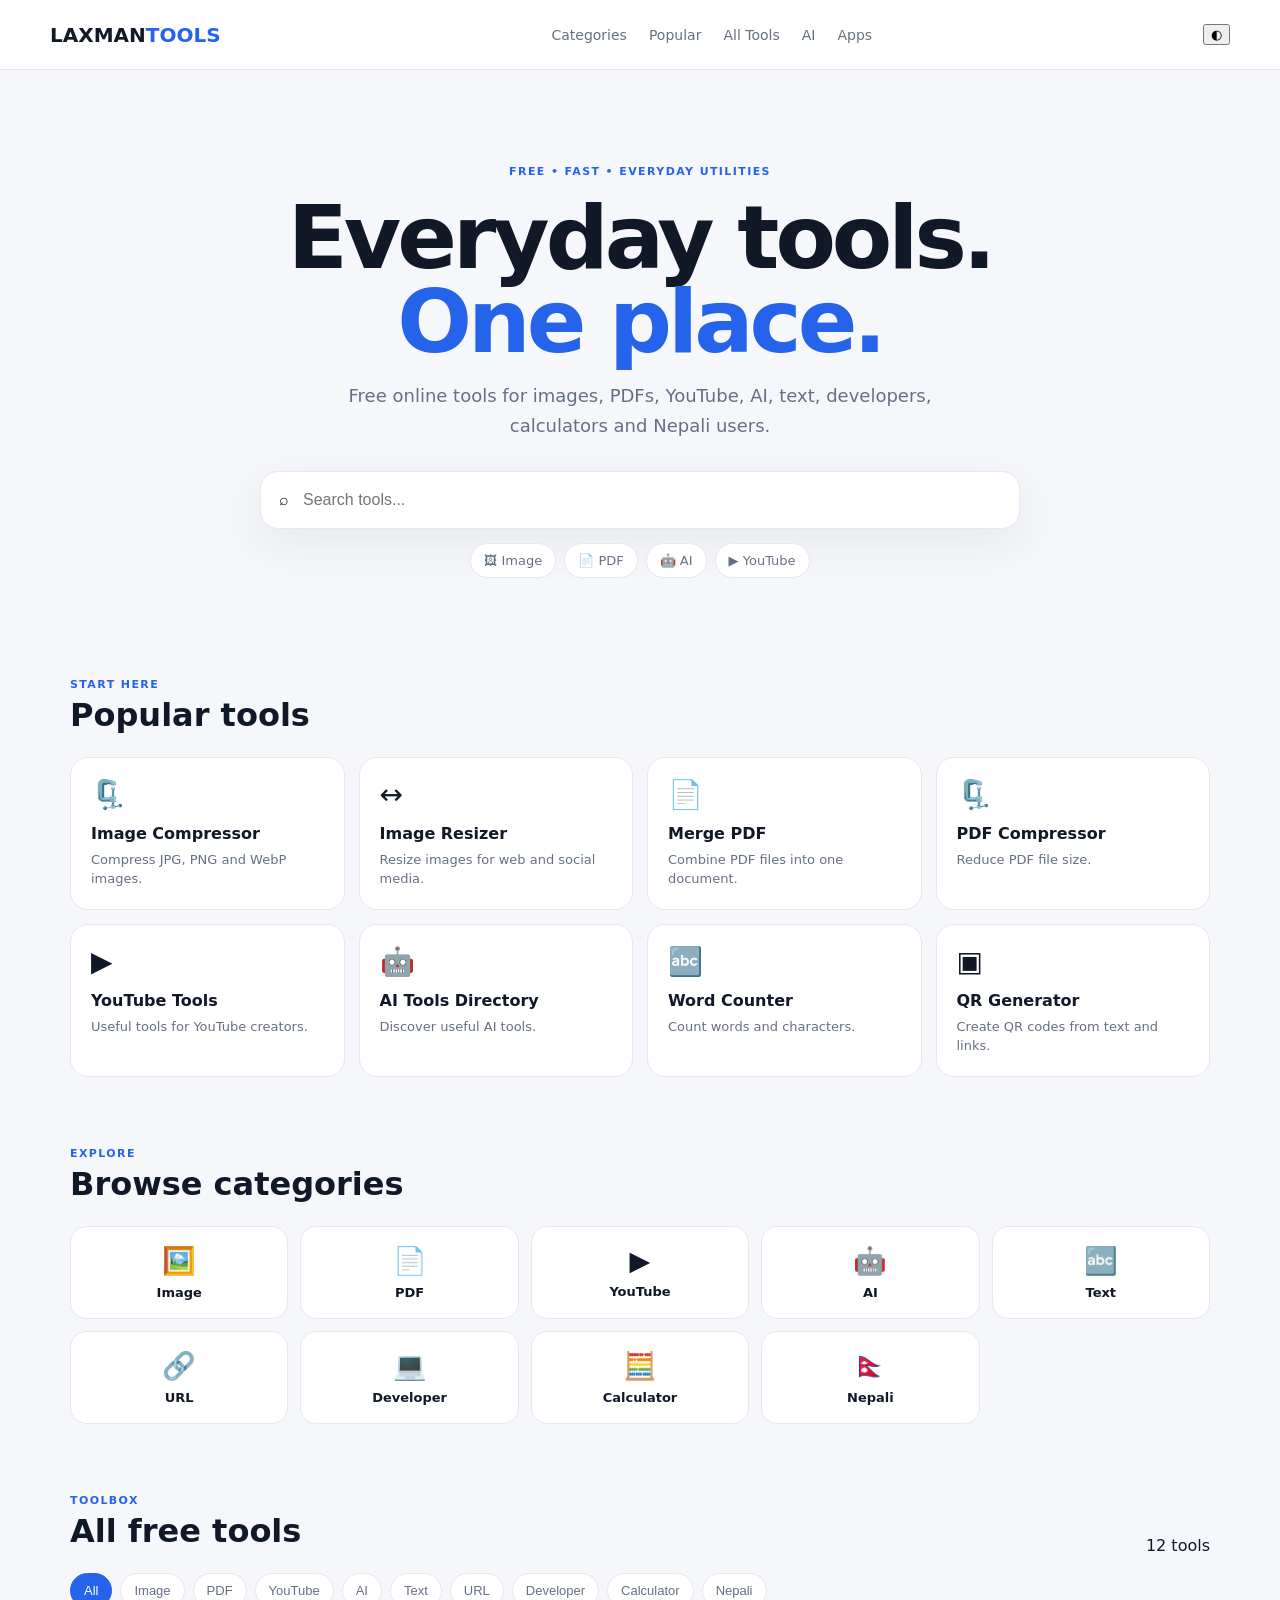
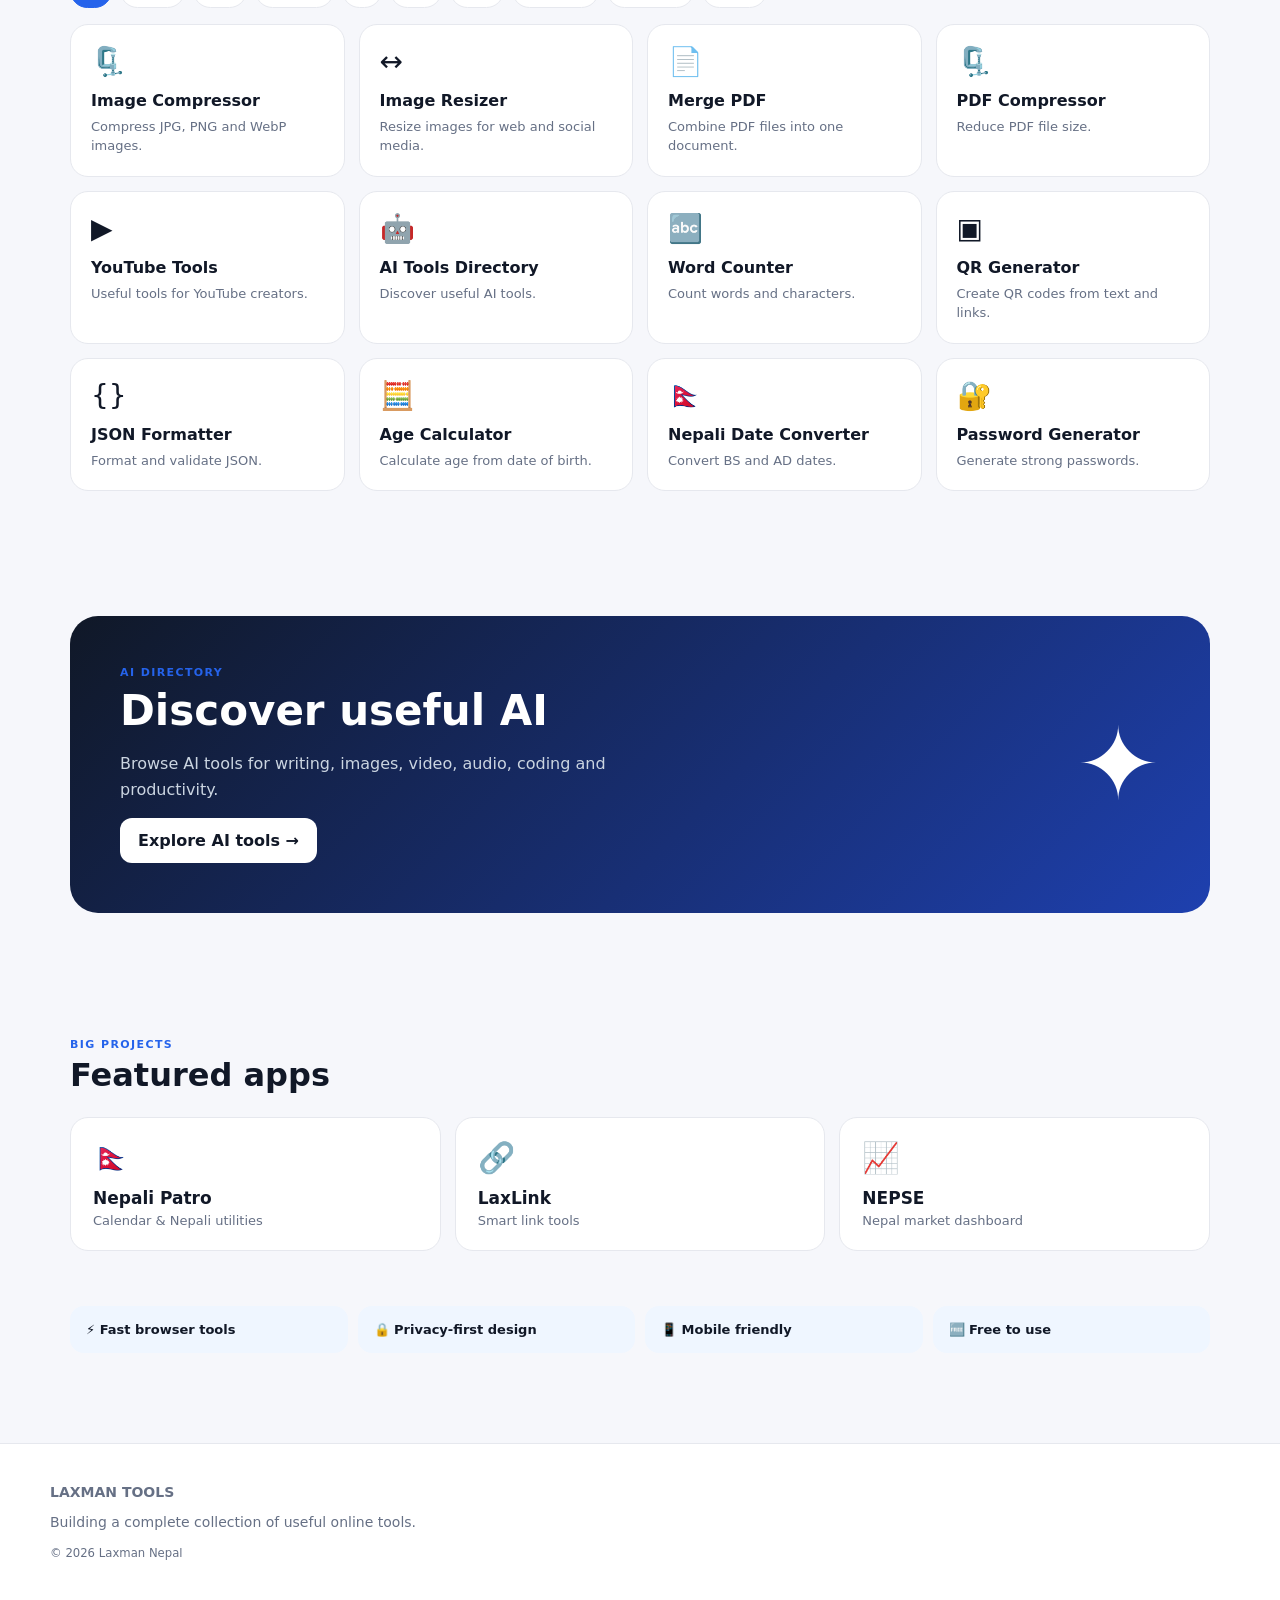
==== index.html @ b5e0b93c "Transform homepage into all-in-one tools platform" ====
<!doctype html><html lang="en"><head><meta charset="utf-8"><meta name="viewport" content="width=device-width,initial-scale=1"><meta name="description" content="Free online image, PDF, YouTube, AI, text, developer and Nepali tools by Laxman Nepal."><meta name="theme-color" content="#2563eb"><meta name="robots" content="index,follow"><link rel="canonical" href="https://apps.laxmannepal.com.np/"><title>Laxman Tools — Free Online Tools for Everyday Work</title><style>:root{--bg:#f6f7fb;--card:#fff;--ink:#111827;--muted:#667085;--line:#e6e8ee;--blue:#2563eb;--soft:#eff6ff}*{box-sizing:border-box}html{scroll-behavior:smooth}body{margin:0;font-family:Inter,system-ui,sans-serif;background:var(--bg);color:var(--ink)}a{text-decoration:none;color:inherit}.nav{position:sticky;top:0;z-index:10;height:70px;background:#fffffff0;backdrop-filter:blur(16px);border-bottom:1px solid var(--line);display:flex;align-items:center;justify-content:space-between;padding:0 max(20px,calc((100% - 1180px)/2))}.brand{font-weight:900;font-size:20px}.brand b{color:var(--blue)}.navlinks{display:flex;gap:22px;color:var(--muted);font-size:14px}.hero{max-width:1180px;margin:auto;text-align:center;padding:95px 20px 65px}.tag,.kicker{color:var(--blue);font-weight:800;font-size:11px;letter-spacing:1.4px}.hero h1{font-size:clamp(48px,8vw,88px);line-height:.95;letter-spacing:-4px;margin:18px 0}.hero h1 span{color:var(--blue)}.hero p{max-width:650px;margin:auto;color:var(--muted);font-size:18px;line-height:1.65}.search{max-width:760px;margin:30px auto 14px;background:var(--card);border:1px solid var(--line);border-radius:18px;padding:18px;display:flex;gap:12px;box-shadow:0 15px 45px #1f293712}.search input{border:0;outline:0;width:100%;font-size:16px;background:transparent}.chips,.filters{display:flex;justify-content:center;gap:8px;flex-wrap:wrap}.chip,.filters button{background:var(--card);border:1px solid var(--line);border-radius:999px;padding:9px 13px;font-size:13px;color:var(--muted);cursor:pointer}.wrap{max-width:1180px;margin:auto;padding:35px 20px}.head{display:flex;justify-content:space-between;align-items:end;margin-bottom:18px}.head h2{font-size:32px;margin:5px 0}.grid{display:grid;grid-template-columns:repeat(4,1fr);gap:14px}.card{background:var(--card);border:1px solid var(--line);border-radius:18px;padding:20px;transition:.2s}.card:hover{transform:translateY(-3px);border-color:var(--blue)}.card .icon{font-size:28px}.card h3{font-size:16px;margin:13px 0 7px}.card p{font-size:13px;color:var(--muted);line-height:1.5;margin:0}.categories{display:grid;grid-template-columns:repeat(5,1fr);gap:12px}.cat{background:var(--card);border:1px solid var(--line);border-radius:16px;padding:18px;text-align:center;cursor:pointer}.cat i{font-style:normal;font-size:27px}.cat b{display:block;font-size:13px;margin-top:8px}.filters{justify-content:flex-start;margin-bottom:16px}.filters button.active{background:var(--blue);border-color:var(--blue);color:white}.ai{margin:55px 0;background:linear-gradient(135deg,#101827,#1e40af);color:white;border-radius:28px;padding:50px;display:flex;justify-content:space-between;align-items:center}.ai h2{font-size:42px;margin:7px 0}.ai p{color:#cbd5e1;max-width:580px;line-height:1.6}.ai .orb{font-size:100px}.button{display:inline-block;background:white;color:#111827;padding:13px 18px;border-radius:12px;font-weight:800}.apps{display:grid;grid-template-columns:repeat(3,1fr);gap:14px}.app{background:var(--card);border:1px solid var(--line);border-radius:18px;padding:22px;font-size:30px}.app strong,.app small{display:block}.app strong{font-size:17px;margin-top:13px}.app small{font-size:13px;color:var(--muted);margin-top:5px}.trust{display:grid;grid-template-columns:repeat(4,1fr);gap:10px;margin:55px 0}.trust div{background:var(--soft);padding:16px;border-radius:14px;font-weight:700;font-size:13px}footer{background:var(--card);border-top:1px solid var(--line);padding:40px max(20px,calc((100% - 1180px)/2));color:var(--muted);font-size:14px}.results{position:absolute;left:50%;transform:translateX(-50%);width:min(760px,calc(100% - 30px));z-index:5;text-align:left}.result{display:block;background:var(--card);padding:13px 18px;border-bottom:1px solid var(--line)}.result small{color:var(--muted);margin-left:8px}@media(max-width:800px){.navlinks{display:none}.grid{grid-template-columns:repeat(2,1fr)}.categories{grid-template-columns:repeat(3,1fr)}.apps,.trust{grid-template-columns:1fr}.ai{display:block;padding:32px}.ai .orb{display:none}.hero{padding-top:65px}.hero h1{letter-spacing:-3px}}</style></head><body><header class="nav"><a class="brand" href="/">LAXMAN<b>TOOLS</b></a><nav class="navlinks"><a href="#categories">Categories</a><a href="#popular">Popular</a><a href="#all">All Tools</a><a href="#ai">AI</a><a href="#apps">Apps</a></nav><button id="theme">◐</button></header><main><section class="hero"><div class="tag">FREE • FAST • EVERYDAY UTILITIES</div><h1>Everyday tools.<br><span>One place.</span></h1><p>Free online tools for images, PDFs, YouTube, AI, text, developers, calculators and Nepali users.</p><div class="search">⌕ <input id="q" placeholder="Search tools..."></div><div id="results" class="results"></div><div class="chips"><a class="chip" href="#all">🖼 Image</a><a class="chip" href="#all">📄 PDF</a><a class="chip" href="#ai">🤖 AI</a><a class="chip" href="/Apps/youtube/">▶ YouTube</a></div></section><section class="wrap" id="popular"><div class="head"><div><div class="kicker">START HERE</div><h2>Popular tools</h2></div></div><div id="featured" class="grid"></div></section><section class="wrap" id="categories"><div class="head"><div><div class="kicker">EXPLORE</div><h2>Browse categories</h2></div></div><div id="cats" class="categories"></div></section><section class="wrap" id="all"><div class="head"><div><div class="kicker">TOOLBOX</div><h2>All free tools</h2></div><span id="count"></span></div><div id="filters" class="filters"></div><div id="tools" class="grid"></div></section><section class="wrap" id="ai"><div class="ai"><div><div class="kicker">AI DIRECTORY</div><h2>Discover useful AI</h2><p>Browse AI tools for writing, images, video, audio, coding and productivity.</p><a class="button" href="#all">Explore AI tools →</a></div><div class="orb">✦</div></div></section><section class="wrap" id="apps"><div class="head"><div><div class="kicker">BIG PROJECTS</div><h2>Featured apps</h2></div></div><div class="apps"><a class="app" href="/Apps/Nepali-Patro/">🇳🇵<strong>Nepali Patro</strong><small>Calendar & Nepali utilities</small></a><a class="app" href="/Apps/Laxlink/">🔗<strong>LaxLink</strong><small>Smart link tools</small></a><a class="app" href="/Apps/Nepse/">📈<strong>NEPSE</strong><small>Nepal market dashboard</small></a></div><div class="trust"><div>⚡ Fast browser tools</div><div>🔒 Privacy-first design</div><div>📱 Mobile friendly</div><div>🆓 Free to use</div></div></section></main><footer><strong>LAXMAN TOOLS</strong><p>Building a complete collection of useful online tools.</p><small>© <span id="year"></span> Laxman Nepal</small></footer><script>const tools=[["Image Compressor","Image","🗜️","/Apps/image-compressor/","Compress JPG, PNG and WebP images."],["Image Resizer","Image","↔️","/Apps/image-resizer/","Resize images for web and social media."],["Merge PDF","PDF","📄","/Apps/pdf-merge/","Combine PDF files into one document."],["PDF Compressor","PDF","🗜️","/Apps/pdf-compressor/","Reduce PDF file size."],["YouTube Tools","YouTube","▶️","/Apps/youtube/","Useful tools for YouTube creators."],["AI Tools Directory","AI","🤖","/Apps/ai/","Discover useful AI tools."],["Word Counter","Text","🔤","/Apps/word-counter/","Count words and characters."],["QR Generator","URL","▣","/Apps/qr-generator/","Create QR codes from text and links."],["JSON Formatter","Developer","{}","/Apps/json-formatter/","Format and validate JSON."],["Age Calculator","Calculator","🧮","/Apps/age-calculator/","Calculate age from date of birth."],["Nepali Date Converter","Nepali","🇳🇵","/Apps/Nepali-Patro/","Convert BS and AD dates."],["Password Generator","Text","🔐","/Apps/password-generator/","Generate strong passwords."]];let active="All";const $=s=>document.querySelector(s),cats=[...new Set(tools.map(x=>x[1]))];function card(x){return `<a class="card" href="${x[3]}"><div class="icon">${x[2]}</div><h3>${x[0]}</h3><p>${x[4]}</p></a>`}function render(){let list=active==="All"?tools:tools.filter(x=>x[1]===active);$("#tools").innerHTML=list.map(card).join("");$("#filters").innerHTML=["All",...cats].map(c=>`<button class="${c===active?"active":""}" data-c="${c}">${c}</button>`).join("");$("#count").textContent=tools.length+" tools";$("#filters").onclick=e=>{if(e.target.dataset.c){active=e.target.dataset.c;render()}}}$("#featured").innerHTML=tools.slice(0,8).map(card).join("");$("#cats").innerHTML=cats.map(c=>`<div class="cat" data-c="${c}"><i>${({Image:"🖼️",PDF:"📄",YouTube:"▶️",AI:"🤖",Text:"🔤",Developer:"💻",URL:"🔗",Calculator:"🧮",Nepali:"🇳🇵"}[c])}</i><b>${c}</b></div>`).join("");$("#cats").onclick=e=>{let c=e.target.closest(".cat")?.dataset.c;if(c){active=c;render();location.hash="all"}};$("#q").oninput=e=>{let q=e.target.value.toLowerCase();$("#results").innerHTML=q?tools.filter(x=>x.join(" ").toLowerCase().includes(q)).slice(0,7).map(x=>`<a class="result" href="${x[3]}">${x[2]} <b>${x[0]}</b><small>${x[1]}</small></a>`).join(""):""};$("#theme").onclick=()=>document.body.classList.toggle("dark");$("#year").textContent=new Date().getFullYear();render()</script></body></html>
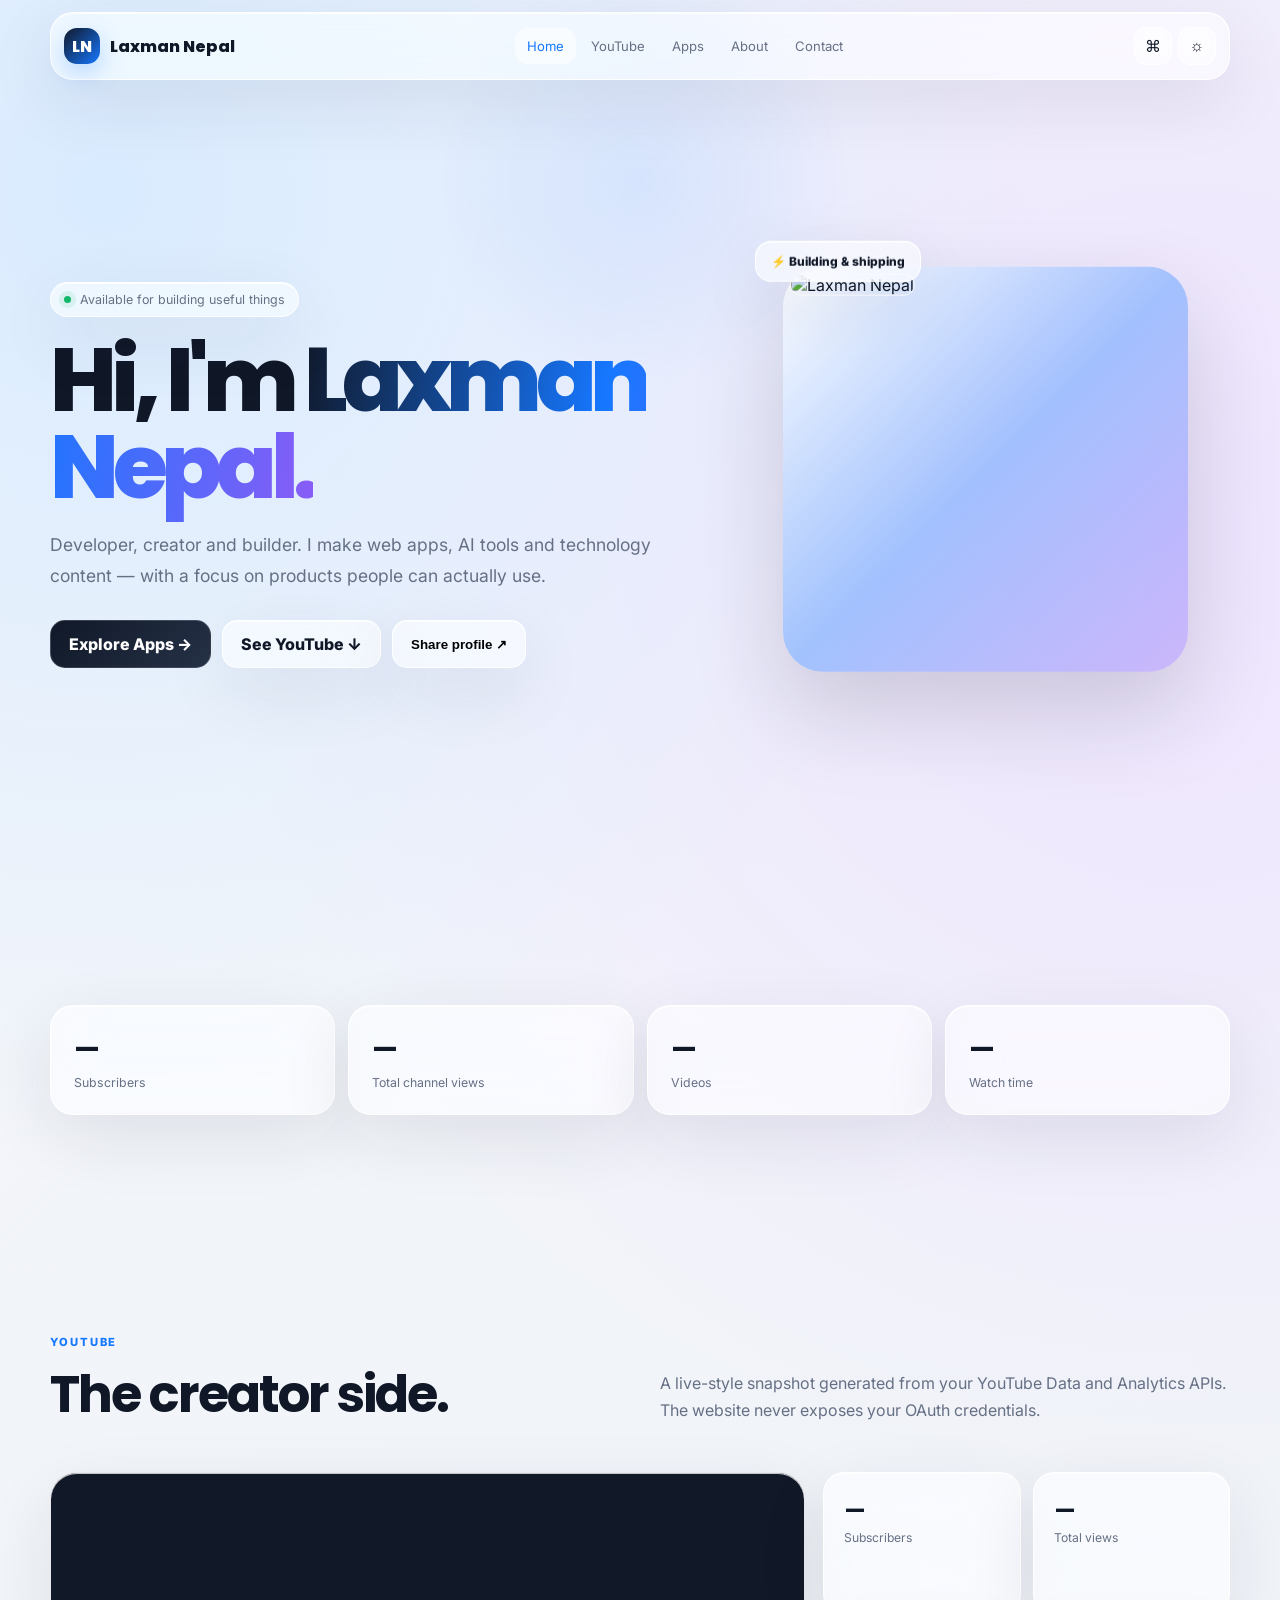
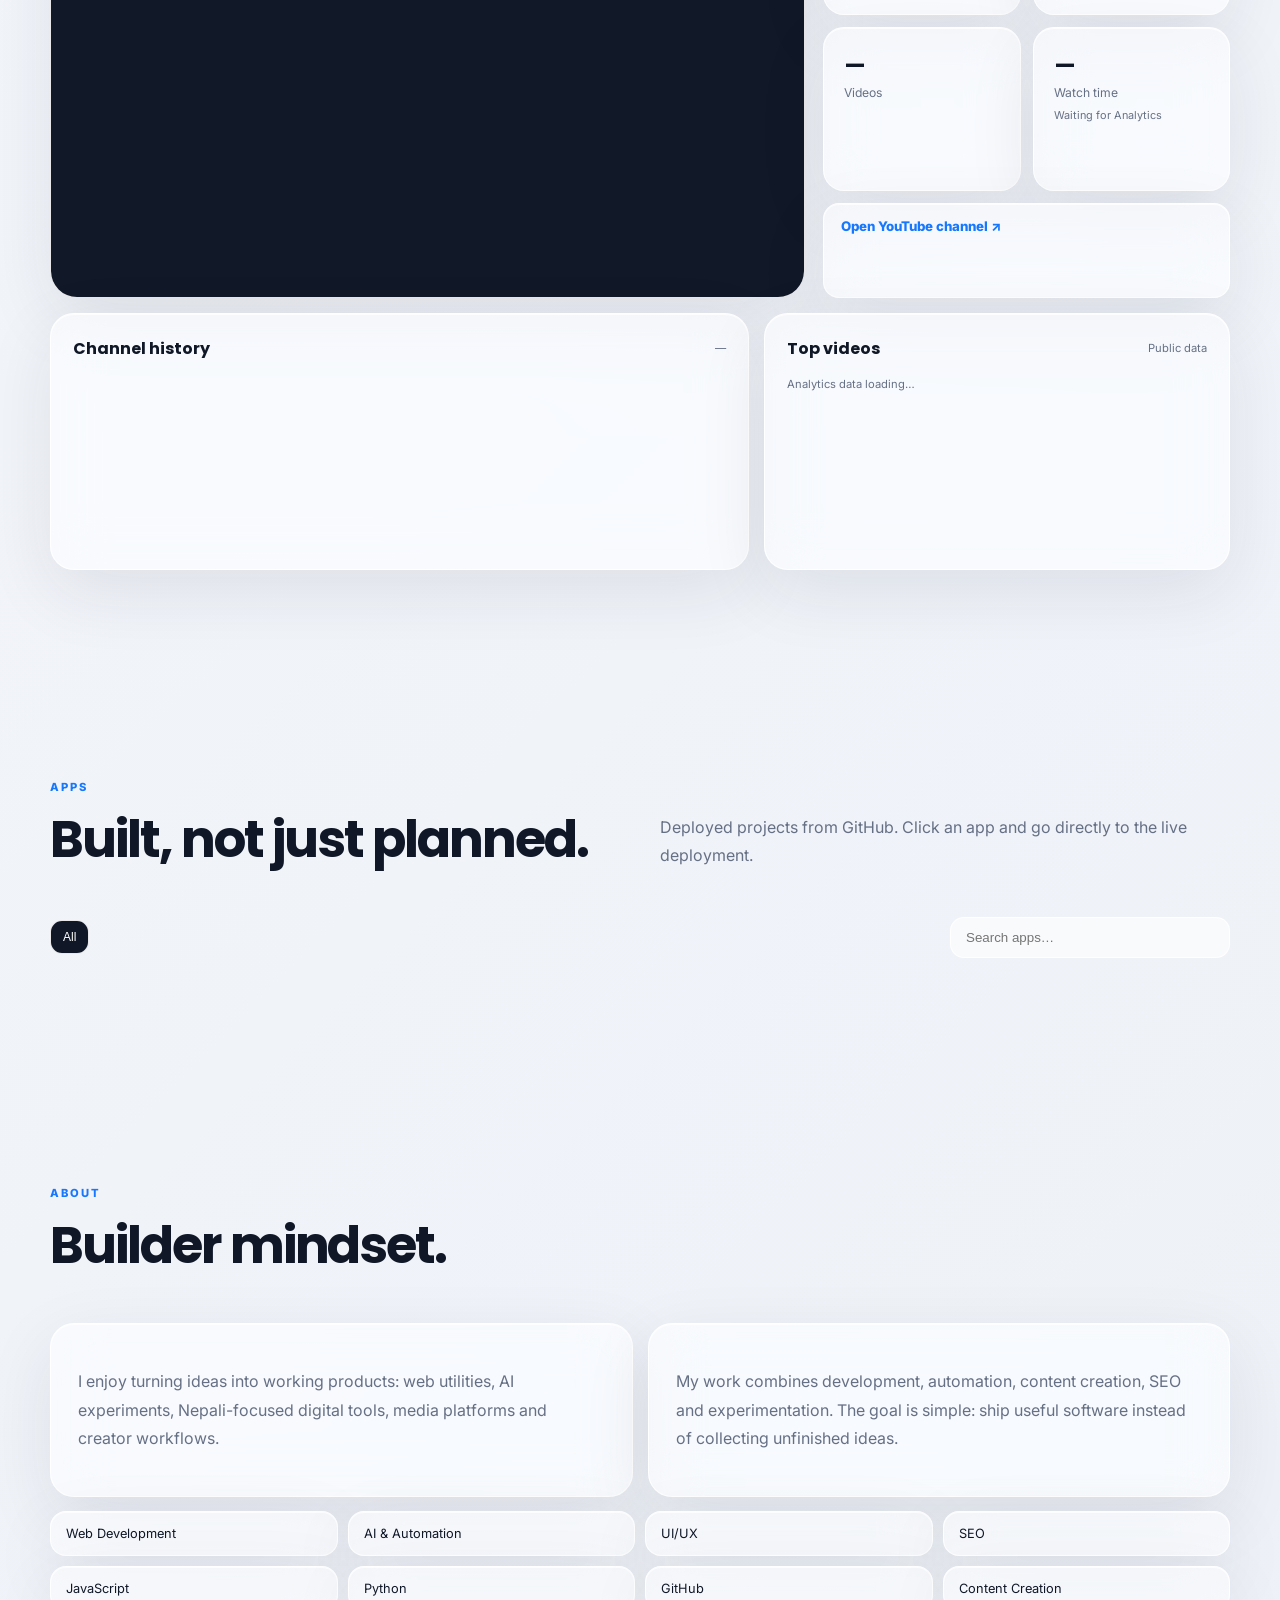
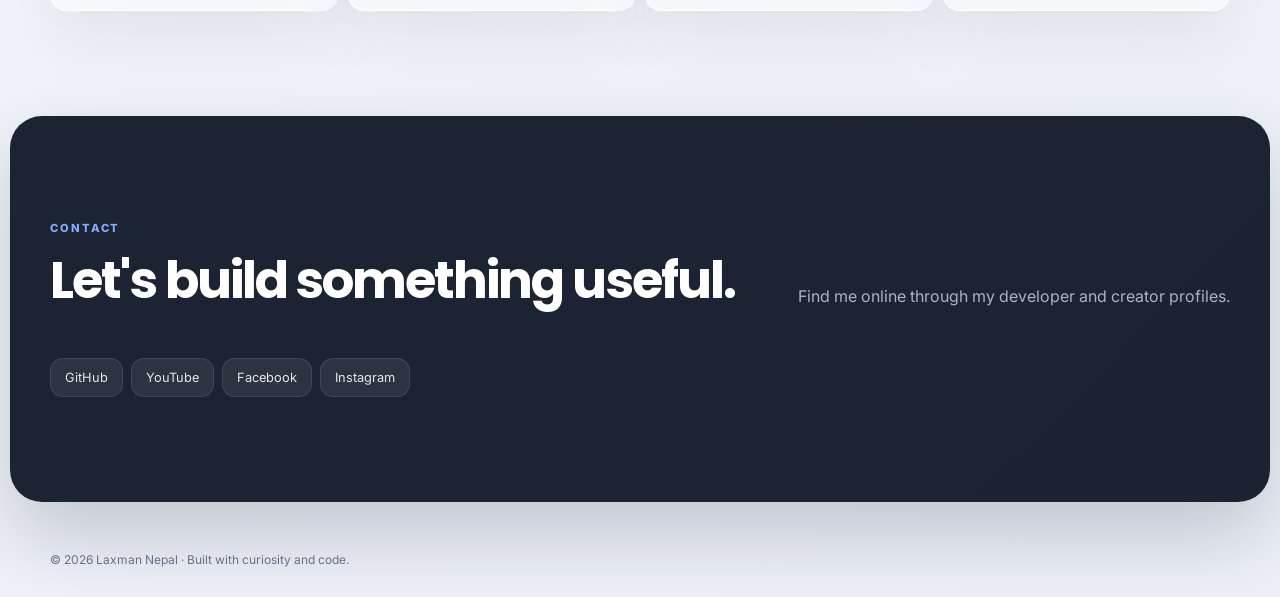
==== commit e8a94aef: "Add files via upload" ====
--- a/index.html
+++ b/index.html
@@ -1 +1,54 @@
-<!doctype html><html lang="en"><head><meta charset="utf-8"><meta name="viewport" content="width=device-width,initial-scale=1"><meta name="description" content="Free online image, PDF, YouTube, AI, text, developer and Nepali tools by Laxman Nepal."><meta name="theme-color" content="#2563eb"><meta name="robots" content="index,follow"><link rel="canonical" href="https://apps.laxmannepal.com.np/"><title>Laxman Tools — Free Online Tools for Everyday Work</title><style>:root{--bg:#f6f7fb;--card:#fff;--ink:#111827;--muted:#667085;--line:#e6e8ee;--blue:#2563eb;--soft:#eff6ff}*{box-sizing:border-box}html{scroll-behavior:smooth}body{margin:0;font-family:Inter,system-ui,sans-serif;background:var(--bg);color:var(--ink)}a{text-decoration:none;color:inherit}.nav{position:sticky;top:0;z-index:10;height:70px;background:#fffffff0;backdrop-filter:blur(16px);border-bottom:1px solid var(--line);display:flex;align-items:center;justify-content:space-between;padding:0 max(20px,calc((100% - 1180px)/2))}.brand{font-weight:900;font-size:20px}.brand b{color:var(--blue)}.navlinks{display:flex;gap:22px;color:var(--muted);font-size:14px}.hero{max-width:1180px;margin:auto;text-align:center;padding:95px 20px 65px}.tag,.kicker{color:var(--blue);font-weight:800;font-size:11px;letter-spacing:1.4px}.hero h1{font-size:clamp(48px,8vw,88px);line-height:.95;letter-spacing:-4px;margin:18px 0}.hero h1 span{color:var(--blue)}.hero p{max-width:650px;margin:auto;color:var(--muted);font-size:18px;line-height:1.65}.search{max-width:760px;margin:30px auto 14px;background:var(--card);border:1px solid var(--line);border-radius:18px;padding:18px;display:flex;gap:12px;box-shadow:0 15px 45px #1f293712}.search input{border:0;outline:0;width:100%;font-size:16px;background:transparent}.chips,.filters{display:flex;justify-content:center;gap:8px;flex-wrap:wrap}.chip,.filters button{background:var(--card);border:1px solid var(--line);border-radius:999px;padding:9px 13px;font-size:13px;color:var(--muted);cursor:pointer}.wrap{max-width:1180px;margin:auto;padding:35px 20px}.head{display:flex;justify-content:space-between;align-items:end;margin-bottom:18px}.head h2{font-size:32px;margin:5px 0}.grid{display:grid;grid-template-columns:repeat(4,1fr);gap:14px}.card{background:var(--card);border:1px solid var(--line);border-radius:18px;padding:20px;transition:.2s}.card:hover{transform:translateY(-3px);border-color:var(--blue)}.card .icon{font-size:28px}.card h3{font-size:16px;margin:13px 0 7px}.card p{font-size:13px;color:var(--muted);line-height:1.5;margin:0}.categories{display:grid;grid-template-columns:repeat(5,1fr);gap:12px}.cat{background:var(--card);border:1px solid var(--line);border-radius:16px;padding:18px;text-align:center;cursor:pointer}.cat i{font-style:normal;font-size:27px}.cat b{display:block;font-size:13px;margin-top:8px}.filters{justify-content:flex-start;margin-bottom:16px}.filters button.active{background:var(--blue);border-color:var(--blue);color:white}.ai{margin:55px 0;background:linear-gradient(135deg,#101827,#1e40af);color:white;border-radius:28px;padding:50px;display:flex;justify-content:space-between;align-items:center}.ai h2{font-size:42px;margin:7px 0}.ai p{color:#cbd5e1;max-width:580px;line-height:1.6}.ai .orb{font-size:100px}.button{display:inline-block;background:white;color:#111827;padding:13px 18px;border-radius:12px;font-weight:800}.apps{display:grid;grid-template-columns:repeat(3,1fr);gap:14px}.app{background:var(--card);border:1px solid var(--line);border-radius:18px;padding:22px;font-size:30px}.app strong,.app small{display:block}.app strong{font-size:17px;margin-top:13px}.app small{font-size:13px;color:var(--muted);margin-top:5px}.trust{display:grid;grid-template-columns:repeat(4,1fr);gap:10px;margin:55px 0}.trust div{background:var(--soft);padding:16px;border-radius:14px;font-weight:700;font-size:13px}footer{background:var(--card);border-top:1px solid var(--line);padding:40px max(20px,calc((100% - 1180px)/2));color:var(--muted);font-size:14px}.results{position:absolute;left:50%;transform:translateX(-50%);width:min(760px,calc(100% - 30px));z-index:5;text-align:left}.result{display:block;background:var(--card);padding:13px 18px;border-bottom:1px solid var(--line)}.result small{color:var(--muted);margin-left:8px}@media(max-width:800px){.navlinks{display:none}.grid{grid-template-columns:repeat(2,1fr)}.categories{grid-template-columns:repeat(3,1fr)}.apps,.trust{grid-template-columns:1fr}.ai{display:block;padding:32px}.ai .orb{display:none}.hero{padding-top:65px}.hero h1{letter-spacing:-3px}}</style></head><body><header class="nav"><a class="brand" href="/">LAXMAN<b>TOOLS</b></a><nav class="navlinks"><a href="#categories">Categories</a><a href="#popular">Popular</a><a href="#all">All Tools</a><a href="#ai">AI</a><a href="#apps">Apps</a></nav><button id="theme">◐</button></header><main><section class="hero"><div class="tag">FREE • FAST • EVERYDAY UTILITIES</div><h1>Everyday tools.<br><span>One place.</span></h1><p>Free online tools for images, PDFs, YouTube, AI, text, developers, calculators and Nepali users.</p><div class="search">⌕ <input id="q" placeholder="Search tools..."></div><div id="results" class="results"></div><div class="chips"><a class="chip" href="#all">🖼 Image</a><a class="chip" href="#all">📄 PDF</a><a class="chip" href="#ai">🤖 AI</a><a class="chip" href="/Apps/youtube/">▶ YouTube</a></div></section><section class="wrap" id="popular"><div class="head"><div><div class="kicker">START HERE</div><h2>Popular tools</h2></div></div><div id="featured" class="grid"></div></section><section class="wrap" id="categories"><div class="head"><div><div class="kicker">EXPLORE</div><h2>Browse categories</h2></div></div><div id="cats" class="categories"></div></section><section class="wrap" id="all"><div class="head"><div><div class="kicker">TOOLBOX</div><h2>All free tools</h2></div><span id="count"></span></div><div id="filters" class="filters"></div><div id="tools" class="grid"></div></section><section class="wrap" id="ai"><div class="ai"><div><div class="kicker">AI DIRECTORY</div><h2>Discover useful AI</h2><p>Browse AI tools for writing, images, video, audio, coding and productivity.</p><a class="button" href="#all">Explore AI tools →</a></div><div class="orb">✦</div></div></section><section class="wrap" id="apps"><div class="head"><div><div class="kicker">BIG PROJECTS</div><h2>Featured apps</h2></div></div><div class="apps"><a class="app" href="/Apps/Nepali-Patro/">🇳🇵<strong>Nepali Patro</strong><small>Calendar & Nepali utilities</small></a><a class="app" href="/Apps/Laxlink/">🔗<strong>LaxLink</strong><small>Smart link tools</small></a><a class="app" href="/Apps/Nepse/">📈<strong>NEPSE</strong><small>Nepal market dashboard</small></a></div><div class="trust"><div>⚡ Fast browser tools</div><div>🔒 Privacy-first design</div><div>📱 Mobile friendly</div><div>🆓 Free to use</div></div></section></main><footer><strong>LAXMAN TOOLS</strong><p>Building a complete collection of useful online tools.</p><small>© <span id="year"></span> Laxman Nepal</small></footer><script>const tools=[["Image Compressor","Image","🗜️","/Apps/image-compressor/","Compress JPG, PNG and WebP images."],["Image Resizer","Image","↔️","/Apps/image-resizer/","Resize images for web and social media."],["Merge PDF","PDF","📄","/Apps/pdf-merge/","Combine PDF files into one document."],["PDF Compressor","PDF","🗜️","/Apps/pdf-compressor/","Reduce PDF file size."],["YouTube Tools","YouTube","▶️","/Apps/youtube/","Useful tools for YouTube creators."],["AI Tools Directory","AI","🤖","/Apps/ai/","Discover useful AI tools."],["Word Counter","Text","🔤","/Apps/word-counter/","Count words and characters."],["QR Generator","URL","▣","/Apps/qr-generator/","Create QR codes from text and links."],["JSON Formatter","Developer","{}","/Apps/json-formatter/","Format and validate JSON."],["Age Calculator","Calculator","🧮","/Apps/age-calculator/","Calculate age from date of birth."],["Nepali Date Converter","Nepali","🇳🇵","/Apps/Nepali-Patro/","Convert BS and AD dates."],["Password Generator","Text","🔐","/Apps/password-generator/","Generate strong passwords."]];let active="All";const $=s=>document.querySelector(s),cats=[...new Set(tools.map(x=>x[1]))];function card(x){return `<a class="card" href="${x[3]}"><div class="icon">${x[2]}</div><h3>${x[0]}</h3><p>${x[4]}</p></a>`}function render(){let list=active==="All"?tools:tools.filter(x=>x[1]===active);$("#tools").innerHTML=list.map(card).join("");$("#filters").innerHTML=["All",...cats].map(c=>`<button class="${c===active?"active":""}" data-c="${c}">${c}</button>`).join("");$("#count").textContent=tools.length+" tools";$("#filters").onclick=e=>{if(e.target.dataset.c){active=e.target.dataset.c;render()}}}$("#featured").innerHTML=tools.slice(0,8).map(card).join("");$("#cats").innerHTML=cats.map(c=>`<div class="cat" data-c="${c}"><i>${({Image:"🖼️",PDF:"📄",YouTube:"▶️",AI:"🤖",Text:"🔤",Developer:"💻",URL:"🔗",Calculator:"🧮",Nepali:"🇳🇵"}[c])}</i><b>${c}</b></div>`).join("");$("#cats").onclick=e=>{let c=e.target.closest(".cat")?.dataset.c;if(c){active=c;render();location.hash="all"}};$("#q").oninput=e=>{let q=e.target.value.toLowerCase();$("#results").innerHTML=q?tools.filter(x=>x.join(" ").toLowerCase().includes(q)).slice(0,7).map(x=>`<a class="result" href="${x[3]}">${x[2]} <b>${x[0]}</b><small>${x[1]}</small></a>`).join(""):""};$("#theme").onclick=()=>document.body.classList.toggle("dark");$("#year").textContent=new Date().getFullYear();render()</script></body></html>+<!doctype html>
+<html lang="en">
+<head>
+<meta charset="utf-8">
+<meta name="robots" content="index,follow,max-image-preview:large,max-snippet:-1,max-video-preview:-1"><meta name="viewport" content="width=device-width,initial-scale=1,viewport-fit=cover">
+<meta name="theme-color" content="#f5f7fb"><meta name="color-scheme" content="light dark"><meta name="application-name" content="Laxman Nepal Apps"><meta name="apple-mobile-web-app-capable" content="yes"><meta name="apple-mobile-web-app-title" content="Laxman Nepal"><link rel="manifest" href="/manifest.webmanifest"><meta name="description" content="Laxman Nepal — technology creator, developer and app builder. Explore free web apps, Nepali tools, YouTube videos, AI tools, automation, NEPSE projects and digital products.">
+<meta property="og:title" content="Laxman Nepal — Developer, Creator & Builder"><meta property="og:description" content="Apps, YouTube and digital projects by Laxman Nepal."><meta property="og:image" content="https://avatars.githubusercontent.com/u/84069546?v=4">
+<title>Laxman Nepal — Developer, Creator & Builder</title>
+<link rel="icon" href="https://avatars.githubusercontent.com/u/84069546?v=4">
+<link rel="preconnect" href="https://fonts.googleapis.com"><link rel="preconnect" href="https://fonts.gstatic.com" crossorigin>
+<link href="https://fonts.googleapis.com/css2?family=Inter:wght@400;500;600;700;800&family=Poppins:wght@600;700;800&display=swap" rel="stylesheet">
+<style>
+:root{--bg:#f4f6fa;--bg2:#edf1f7;--ink:#101828;--muted:#667085;--blue:#1677ff;--purple:#8b5cf6;--green:#12b76a;--glass:rgba(255,255,255,.58);--glassStrong:rgba(255,255,255,.76);--border:rgba(255,255,255,.9);--shadow:0 22px 70px rgba(31,38,50,.09);--max:1180px;--ease:cubic-bezier(.22,1,.36,1)}
+[data-theme=dark]{--bg:#0b1020;--bg2:#11182a;--ink:#f8fafc;--muted:#aab4c5;--glass:rgba(20,27,44,.62);--glassStrong:rgba(20,27,44,.82);--border:rgba(255,255,255,.12);--shadow:0 24px 80px rgba(0,0,0,.3)}
+*{box-sizing:border-box}html{scroll-behavior:smooth;scroll-padding-top:100px}body{margin:0;color:var(--ink);font-family:Inter,sans-serif;background:radial-gradient(circle at 8% 5%,#d9ebff 0,transparent 25%),radial-gradient(circle at 92% 14%,#eee4ff 0,transparent 28%),linear-gradient(135deg,var(--bg),var(--bg2));overflow-x:hidden;transition:background .4s,color .4s}body:after{content:"";position:fixed;z-index:-1;inset:0;background:radial-gradient(circle at var(--mx,50%) var(--my,20%),rgba(22,119,255,.08),transparent 22%);pointer-events:none}.wrap{width:min(var(--max),calc(100% - 32px));margin:auto}.glass{background:var(--glass);border:1px solid var(--border);backdrop-filter:blur(24px) saturate(180%);-webkit-backdrop-filter:blur(24px) saturate(180%);box-shadow:var(--shadow),inset 0 1px rgba(255,255,255,.75)}a{text-decoration:none;color:inherit}.progress{position:fixed;z-index:9999;left:0;top:0;width:0;height:3px;background:linear-gradient(90deg,var(--blue),var(--purple))}.nav{position:fixed;z-index:1000;top:12px;left:50%;transform:translateX(-50%);width:min(var(--max),calc(100% - 24px));height:68px;padding:0 13px;border-radius:23px;display:flex;align-items:center;justify-content:space-between;transition:.35s var(--ease)}.nav.scrolled{background:var(--glassStrong);box-shadow:0 20px 55px rgba(31,38,50,.14)}.brand{display:flex;align-items:center;gap:10px;font:800 1rem Poppins}.mark{width:36px;height:36px;border-radius:13px;display:grid;place-items:center;color:#fff;background:linear-gradient(135deg,#101828,#1677ff);box-shadow:0 9px 25px rgba(22,119,255,.25)}.links{display:flex;gap:3px;align-items:center}.links a{font-size:.82rem;color:var(--muted);padding:10px 12px;border-radius:13px;transition:.3s}.links a:hover,.links a.active{background:rgba(255,255,255,.58);color:var(--blue)}.navActions{display:flex;gap:6px}.iconBtn{width:38px;height:38px;border:1px solid var(--border);background:rgba(255,255,255,.35);backdrop-filter:blur(14px);border-radius:13px;cursor:pointer;color:var(--ink);font-size:1rem}.menu{display:none}.hero{min-height:100svh;padding:135px 0 85px;display:grid;align-items:center}.heroGrid{display:grid;grid-template-columns:1.12fr .88fr;gap:70px;align-items:center}.eyebrow{display:inline-flex;gap:9px;align-items:center;padding:9px 13px;border-radius:999px;font-size:.78rem;color:var(--muted)}.dot{width:7px;height:7px;border-radius:50%;background:var(--green);box-shadow:0 0 0 5px rgba(18,183,106,.1)}h1{font:800 clamp(3.2rem,7vw,6.5rem)/.97 Poppins;letter-spacing:-.07em;margin:20px 0 18px}h1 span{background:linear-gradient(100deg,var(--ink),var(--blue),var(--purple));background-clip:text;-webkit-background-clip:text;color:transparent}.lead{max-width:650px;color:var(--muted);font-size:1.1rem;line-height:1.8}.actions{display:flex;gap:11px;flex-wrap:wrap;margin-top:28px}.btn{border:1px solid var(--border);padding:13px 18px;border-radius:15px;font-weight:800;cursor:pointer;transition:.4s var(--ease);background:var(--glass)}.btn:hover{transform:translateY(-4px);box-shadow:0 20px 45px rgba(31,38,50,.14)}.primary{color:#fff;background:linear-gradient(135deg,#101828,#263247);border-color:rgba(255,255,255,.15)}.photoWrap{width:min(405px,82vw);aspect-ratio:1;border-radius:40px;padding:7px;margin:auto;background:linear-gradient(135deg,rgba(255,255,255,.9),rgba(22,119,255,.35),rgba(139,92,246,.35));transform:translate3d(0,var(--parallax,0px),0) rotate(var(--tilt,0deg));transition:transform .12s linear;box-shadow:0 40px 90px rgba(31,38,50,.17)}.photo{width:100%;height:100%;object-fit:cover;border-radius:34px;border:1px solid var(--border)}.floatBadge{position:absolute;margin:-55px 0 0 -35px;padding:12px 15px;border-radius:16px;font-size:.75rem;font-weight:800;animation:float 4s ease-in-out infinite}@keyframes float{50%{transform:translateY(-9px)}}.section{padding:105px 0}.sectionHead{display:flex;justify-content:space-between;align-items:end;gap:30px;margin-bottom:32px}.kicker{font-size:.7rem;letter-spacing:.17em;text-transform:uppercase;color:var(--blue);font-weight:800}.title{font:700 clamp(2rem,4vw,3.2rem) Poppins;margin:7px 0;letter-spacing:-.04em}.desc{max-width:570px;color:var(--muted);line-height:1.7}.reveal{opacity:0;transform:translateY(26px) scale(.985);transition:.8s var(--ease)}.reveal.in{opacity:1;transform:none}.stats{display:grid;grid-template-columns:repeat(4,1fr);gap:13px}.stat{padding:23px;border-radius:23px}.stat b{display:block;font:700 1.75rem Poppins}.stat span{color:var(--muted);font-size:.77rem}.updated{font-size:.72rem;color:var(--muted);margin-top:10px}.youtubeGrid{display:grid;grid-template-columns:1.3fr .7fr;gap:18px}.video{overflow:hidden;border-radius:27px;min-height:100%;background:#111827}.video iframe{width:100%;aspect-ratio:16/9;border:0;display:block}.metrics{display:grid;grid-template-columns:1fr 1fr;gap:12px}.metric{padding:20px;border-radius:21px}.metric b{font:700 1.4rem Poppins}.metric span{display:block;font-size:.76rem;color:var(--muted);margin-top:3px}.metric small{display:block;color:var(--muted);margin-top:8px;font-size:.68rem}.channel{grid-column:1/-1;padding:14px 17px;border-radius:16px;color:var(--blue);font-weight:800;font-size:.83rem}.analyticsGrid{display:grid;grid-template-columns:1.2fr .8fr;gap:15px;margin-top:15px}.panel{padding:22px;border-radius:24px}.panelTitle{display:flex;justify-content:space-between;gap:10px;align-items:center;margin-bottom:16px}.panelTitle strong{font:700 1rem Poppins}.range{font-size:.7rem;color:var(--muted)}.chart{height:170px;width:100%;display:block}.chartLine{fill:none;stroke:var(--blue);stroke-width:3;stroke-linecap:round;stroke-linejoin:round}.chartArea{fill:url(#area)}.topVideos{display:grid;gap:9px}.topVideo{display:flex;gap:10px;align-items:center;padding:9px;border-radius:15px;background:rgba(255,255,255,.3);border:1px solid var(--border)}.thumb{width:72px;aspect-ratio:16/9;border-radius:9px;object-fit:cover}.topVideo div{min-width:0}.topVideo b{display:block;font-size:.78rem;white-space:nowrap;overflow:hidden;text-overflow:ellipsis}.topVideo span{font-size:.68rem;color:var(--muted)}.appsToolbar{display:flex;gap:10px;align-items:center;justify-content:space-between;flex-wrap:wrap;margin-bottom:18px}.filters{display:flex;gap:6px;flex-wrap:wrap}.filter{border:1px solid var(--border);background:var(--glass);color:var(--muted);padding:9px 12px;border-radius:12px;cursor:pointer;font-size:.75rem}.filter.active{background:#101828;color:#fff}.search{width:280px;max-width:100%;padding:12px 15px;border:1px solid var(--border);outline:none;border-radius:14px;background:var(--glass);color:var(--ink)}.apps{display:grid;grid-template-columns:repeat(3,1fr);gap:15px}.app{position:relative;display:flex;flex-direction:column;min-height:225px;padding:22px;border-radius:24px;transition:.4s var(--ease);cursor:pointer;overflow:hidden}.app:before{content:"";position:absolute;inset:-50%;background:radial-gradient(circle at var(--px,50%) var(--py,50%),rgba(22,119,255,.12),transparent 22%);pointer-events:none}.app:hover{transform:translateY(-8px);box-shadow:0 30px 70px rgba(31,38,50,.16)}.appIcon{width:44px;height:44px;border-radius:14px;display:grid;place-items:center;background:rgba(22,119,255,.1);color:var(--blue);border:1px solid var(--border);margin-bottom:17px}.app h3{font:700 1.05rem Poppins;margin:0 0 7px}.app p{font-size:.82rem;color:var(--muted);line-height:1.6;flex:1}.appFoot{display:flex;justify-content:space-between;font-size:.7rem;color:var(--muted)}.open{color:var(--blue);font-weight:800}.empty{grid-column:1/-1;text-align:center;padding:45px;color:var(--muted);border-radius:20px;border:1px dashed #98a2b3}.about{display:grid;grid-template-columns:1fr 1fr;gap:15px}.card{padding:27px;border-radius:24px}.card p{color:var(--muted);line-height:1.8}.skills{display:grid;grid-template-columns:repeat(4,1fr);gap:10px;margin-top:14px}.skill{padding:14px 15px;border-radius:16px;font-size:.8rem}.contact{margin:0 10px 20px;border-radius:32px;background:rgba(16,24,40,.95);color:#fff;box-shadow:0 35px 80px rgba(16,24,40,.2)}.contact .kicker{color:#84adff}.contact .desc{color:#aab4c5}.socials{display:flex;gap:8px;flex-wrap:wrap}.social{padding:11px 14px;border-radius:13px;background:rgba(255,255,255,.07);border:1px solid rgba(255,255,255,.1);color:#e4e7ec;font-size:.8rem;transition:.3s}.social:hover{background:rgba(255,255,255,.14);transform:translateY(-2px)}footer{padding:30px 0;color:var(--muted);font-size:.75rem}.palette{position:fixed;z-index:3000;inset:0;background:rgba(15,23,42,.25);backdrop-filter:blur(10px);display:none;align-items:flex-start;justify-content:center;padding-top:15vh}.palette.open{display:flex}.paletteBox{width:min(600px,calc(100% - 24px));border-radius:24px;padding:10px}.palette input{width:100%;padding:16px;border:0;outline:0;background:transparent;color:var(--ink);font-size:1rem}.paletteList a{display:block;padding:13px;border-radius:13px;color:var(--muted)}.paletteList a:hover{background:rgba(255,255,255,.45);color:var(--blue)}.toast{position:fixed;z-index:4000;left:50%;bottom:25px;transform:translate(-50%,20px);opacity:0;padding:12px 16px;border-radius:14px;background:#101828;color:#fff;font-size:.78rem;transition:.35s}.toast.show{opacity:1;transform:translate(-50%,0)}
+@media(max-width:920px){.heroGrid,.youtubeGrid,.analyticsGrid,.about{grid-template-columns:1fr}.photoWrap{width:min(350px,75vw)}.apps{grid-template-columns:repeat(2,1fr)}.stats{grid-template-columns:repeat(2,1fr)}.skills{grid-template-columns:repeat(2,1fr)}}
+@media(max-width:650px){.wrap{width:calc(100% - 24px)}.nav{top:8px}.links{display:none;position:absolute;top:64px;left:0;right:0;padding:8px;flex-direction:column;background:var(--glassStrong);border:1px solid var(--border);border-radius:18px}.links.open{display:flex}.links a{padding:13px}.menu{display:block}.hero{padding:110px 0 70px}.heroGrid{gap:28px}h1{font-size:3.15rem}.lead{font-size:1rem}.section{padding:75px 0}.sectionHead{display:block}.desc{margin-top:10px}.apps{grid-template-columns:1fr}.stats{grid-template-columns:1fr 1fr}.metrics{grid-template-columns:1fr 1fr}.skills{grid-template-columns:1fr 1fr}.search{width:100%}.contact{margin:0 6px 12px;border-radius:26px}.floatBadge{display:none}.photoWrap{width:270px}}
+@media(prefers-reduced-motion:reduce){*,*:before,*:after{scroll-behavior:auto!important;animation:none!important;transition:none!important}.reveal{opacity:1;transform:none}}
+</style><style>.skipLink{position:fixed;left:14px;top:-60px;z-index:10000;padding:12px 16px;border-radius:12px;background:#101828;color:#fff;transition:top .2s}.skipLink:focus{top:14px}.iconBtn:focus-visible,.btn:focus-visible,.filter:focus-visible,.search:focus-visible,a:focus-visible{outline:3px solid rgba(22,119,255,.45);outline-offset:3px}</style><link rel="canonical" href="https://apps.laxmannepal.com.np/">
+<meta property="og:url" content="https://apps.laxmannepal.com.np/">
+<meta property="og:type" content="website">
+<script id="ln-seo-schema" type="application/ld+json">{"@context":"https://schema.org","@graph":[{"@type":"Person","@id":"https://apps.laxmannepal.com.np/#person","name":"Laxman Nepal","url":"https://apps.laxmannepal.com.np/","image":"https://avatars.githubusercontent.com/u/84069546?v=4","jobTitle":"Technology Creator and Web App Builder","sameAs":["https://github.com/LaxmanNepal","https://www.youtube.com/@laxmannepalofficial"]},{"@type":"WebSite","@id":"https://apps.laxmannepal.com.np/#website","url":"https://apps.laxmannepal.com.np/","name":"Laxman Nepal","description":"Official profile, apps, projects and YouTube presence of Laxman Nepal.","publisher":{"@id":"https://apps.laxmannepal.com.np/#person"}},{"@type":"CollectionPage","@id":"https://apps.laxmannepal.com.np/#apps","url":"https://apps.laxmannepal.com.np/apps/","name":"Laxman Nepal Apps","isPartOf":{"@id":"https://apps.laxmannepal.com.np/#website"}},{"@type":"ProfilePage","@id":"https://apps.laxmannepal.com.np/#youtube","url":"https://apps.laxmannepal.com.np/youtube/","name":"Laxman Nepal YouTube","mainEntity":{"@id":"https://apps.laxmannepal.com.np/#person"}}]}</script>
+</head>
+<body>
+<a class="skipLink" href="#main">Skip to content</a>
+<div class="progress" id="progress"></div>
+<nav class="nav glass" id="nav"><a class="brand" href="#home"><span class="mark">LN</span>Laxman Nepal</a><div class="links" id="links"><a href="#home">Home</a><a href="#youtube">YouTube</a><a href="#apps">Apps</a><a href="#about">About</a><a href="#contact">Contact</a></div><div class="navActions"><button class="iconBtn" id="cmd" title="Command menu">⌘</button><button class="iconBtn" id="theme" title="Toggle theme">☼</button><button class="iconBtn menu" id="menu" title="Menu">☰</button></div></nav>
+<main id="main" tabindex="-1">
+<section class="hero" id="home"><div class="wrap heroGrid"><div class="reveal"><div class="eyebrow glass"><span class="dot"></span> Available for building useful things</div><h1>Hi, I'm <span>Laxman Nepal.</span></h1><p class="lead">Developer, creator and builder. I make web apps, AI tools and technology content — with a focus on products people can actually use.</p><div class="actions"><a class="btn primary" href="#apps">Explore Apps →</a><a class="btn glass" href="#youtube">See YouTube ↓</a><button class="btn glass" id="share">Share profile ↗</button></div></div><div class="reveal"><div class="photoWrap" id="photo"><img class="photo" src="https://avatars.githubusercontent.com/u/84069546?v=4" alt="Laxman Nepal"><div class="floatBadge glass">⚡ Building & shipping</div></div></div></div></section>
+<section class="section"><div class="wrap"><div class="stats reveal"><div class="stat glass"><b id="subs">—</b><span>Subscribers</span></div><div class="stat glass"><b id="views">—</b><span>Total channel views</span></div><div class="stat glass"><b id="videos">—</b><span>Videos</span></div><div class="stat glass"><b id="watch">—</b><span>Watch time</span></div></div><div class="updated" id="updated"></div></div></section>
+<section class="section" id="youtube"><div class="wrap"><div class="sectionHead reveal"><div><div class="kicker">YouTube</div><h2 class="title">The creator side.</h2></div><p class="desc">A live-style snapshot generated from your YouTube Data and Analytics APIs. The website never exposes your OAuth credentials.</p></div><div class="youtubeGrid"><div class="video glass reveal"><iframe id="ytFrame" title="Laxman Nepal YouTube" loading="lazy" allow="accelerometer;autoplay;clipboard-write;encrypted-media;gyroscope;picture-in-picture;web-share" allowfullscreen></iframe></div><div class="metrics reveal"><div class="metric glass"><b id="mSubs">—</b><span>Subscribers</span></div><div class="metric glass"><b id="mViews">—</b><span>Total views</span></div><div class="metric glass"><b id="mVideos">—</b><span>Videos</span></div><div class="metric glass"><b id="mWatch">—</b><span>Watch time</span><small id="watchNote">Waiting for Analytics</small></div><a class="channel glass" href="https://www.youtube.com/@laxmannepalofficial" target="_blank" rel="noopener">Open YouTube channel ↗</a></div></div><div class="analyticsGrid"><div class="panel glass reveal"><div class="panelTitle"><strong>Channel history</strong><span class="range" id="range">—</span></div><svg class="chart" viewBox="0 0 700 170" preserveAspectRatio="none"><defs><linearGradient id="area" x1="0" y1="0" x2="0" y2="1"><stop offset="0" stop-color="#1677ff" stop-opacity=".22"/><stop offset="1" stop-color="#1677ff" stop-opacity="0"/></linearGradient></defs><path id="areaPath" class="chartArea"></path><path id="linePath" class="chartLine"></path></svg></div><div class="panel glass reveal"><div class="panelTitle"><strong>Top videos</strong><span class="range">Public data</span></div><div id="topVideos" class="topVideos"><div class="range">Analytics data loading…</div></div></div></div></div></section>
+<section class="section" id="apps"><div class="wrap"><div class="sectionHead reveal"><div><div class="kicker">Apps</div><h2 class="title">Built, not just planned.</h2></div><p class="desc">Deployed projects from GitHub. Click an app and go directly to the live deployment.</p></div><div class="appsToolbar"><div class="filters" id="filters"><button class="filter active" data-filter="all">All</button></div><input class="search" id="search" placeholder="Search apps…" autocomplete="off"></div><div id="appsGrid" class="apps"></div></div></section>
+<section class="section" id="about"><div class="wrap"><div class="sectionHead reveal"><div><div class="kicker">About</div><h2 class="title">Builder mindset.</h2></div></div><div class="about"><div class="card glass reveal"><p>I enjoy turning ideas into working products: web utilities, AI experiments, Nepali-focused digital tools, media platforms and creator workflows.</p></div><div class="card glass reveal"><p>My work combines development, automation, content creation, SEO and experimentation. The goal is simple: ship useful software instead of collecting unfinished ideas.</p></div></div><div class="skills reveal"><div class="skill glass">Web Development</div><div class="skill glass">AI & Automation</div><div class="skill glass">UI/UX</div><div class="skill glass">SEO</div><div class="skill glass">JavaScript</div><div class="skill glass">Python</div><div class="skill glass">GitHub</div><div class="skill glass">Content Creation</div></div></div></section>
+<section class="section contact" id="contact"><div class="wrap"><div class="sectionHead reveal"><div><div class="kicker">Contact</div><h2 class="title">Let's build something useful.</h2></div><p class="desc">Find me online through my developer and creator profiles.</p></div><div class="socials"><a class="social" href="https://github.com/LaxmanNepal" target="_blank" rel="noopener">GitHub</a><a class="social" href="https://www.youtube.com/@laxmannepalofficial" target="_blank" rel="noopener">YouTube</a><a class="social" href="https://www.facebook.com/laxmannepal" target="_blank" rel="noopener">Facebook</a><a class="social" href="https://www.instagram.com/laxmannepal" target="_blank" rel="noopener">Instagram</a></div></div></section>
+</main><footer><div class="wrap">© 2026 Laxman Nepal · Built with curiosity and code.</div></footer>
+<div class="palette" id="palette"><div class="paletteBox glass"><input id="paletteInput" placeholder="Jump to… (Esc to close)" autocomplete="off"><div class="paletteList"><a href="#home">Home</a><a href="#youtube">YouTube dashboard</a><a href="#apps">Apps</a><a href="#about">About</a><a href="#contact">Contact</a></div></div></div><div class="toast" id="toast"></div>
+<script>
+const $=s=>document.querySelector(s), $$=s=>[...document.querySelectorAll(s)];
+const safe=s=>String(s??'').replace(/[&<>"']/g,c=>({'&':'&amp;','<':'&lt;','>':'&gt;','"':'&quot;',"'":'&#39;'}[c]));
+const fmt=n=>{n=Number(n||0);return n>=1e9?(n/1e9).toFixed(1)+'B':n>=1e6?(n/1e6).toFixed(1)+'M':n>=1e3?(n/1e3).toFixed(1)+'K':n.toLocaleString()};
+const toast=m=>{let t=$('#toast');t.textContent=m;t.classList.add('show');clearTimeout(window.tt);window.tt=setTimeout(()=>t.classList.remove('show'),2200)};
+const reveal=()=>$$('.reveal').forEach(e=>{if(e.getBoundingClientRect().top<innerHeight*.9)e.classList.add('in')});
+const navLinks=$$('.links a');
+window.addEventListener('scroll',()=>{let y=scrollY,h=document.documentElement.scrollHeight-innerHeight;$('#progress').style.width=(h?y/h*100:0)+'%';$('#nav').classList.toggle('scrolled',y>20);$('#photo').style.setProperty('--parallax',Math.max(-30,Math.min(30,(y-innerHeight*.2)*.035))+'px');reveal();let cur='home';$$('section[id]').forEach(s=>{if(scrollY>=s.offsetTop-150)cur=s.id});navLinks.forEach(a=>a.classList.toggle('active',a.getAttribute('href')==='#'+cur))},{passive:true});
+document.addEventListener('mousemove',e=>{document.body.style.setProperty('--mx',e.clientX+'px');document.body.style.setProperty('--my',e.clientY+'px');let p=$('#photo');if(innerWidth>900){let x=(e.clientX-innerWidth/2)/innerWidth*2,y=(e.clientY-innerHeight/2)/innerHeight*2;p.style.setProperty('--tilt',(-x*2)+'deg')}});
+$('#menu').onclick=()=>$('#links').classList.toggle('open');navLinks.forEach(a=>a.onclick=()=>$('#links').classList.remove('open'));
+$('#theme').onclick=()=>{let d=document.documentElement.dataset.theme==='dark';document.documentElement.dataset.theme=d?'':'dark';localStorage.theme=d?'light':'dark';$('#theme').textContent=d?'☼':'☾'};if(localStorage.theme==='dark'){document.documentElement.dataset.theme='dark';$('#theme').textContent='☾'}
+$('#cmd').onclick=()=>{$('#palette').classList.add('open');$('#paletteInput').focus()};$('#palette').onclick=e=>{if(e.target.id==='palette')e.currentTarget.classList.remove('open')};document.addEventListener('keydown',e=>{if((e.metaKey||e.ctrlKey)&&e.key.toLowerCase()==='k'){e.preventDefault();$('#palette').classList.add('open');$('#paletteInput').focus()}if(e.key==='Escape')$('#palette').classList.remove('open')});
+$('#share').onclick=async()=>{try{await navigator.clipboard.writeText(location.href);toast('Profile link copied')}catch{toast('Copy failed — share the page URL')}};
+reveal();
+</script><script src="/assets/site-intelligence.js?v=1" defer></script>
+<script>if("serviceWorker" in navigator){window.addEventListener("load",()=>navigator.serviceWorker.register("/sw.js").catch(()=>{}));}</script><script src="assets/site-enhancements.js?v=7" defer></script>
+<script src="assets/apps-homepage.js?v=1" defer></script>
+</body></html>
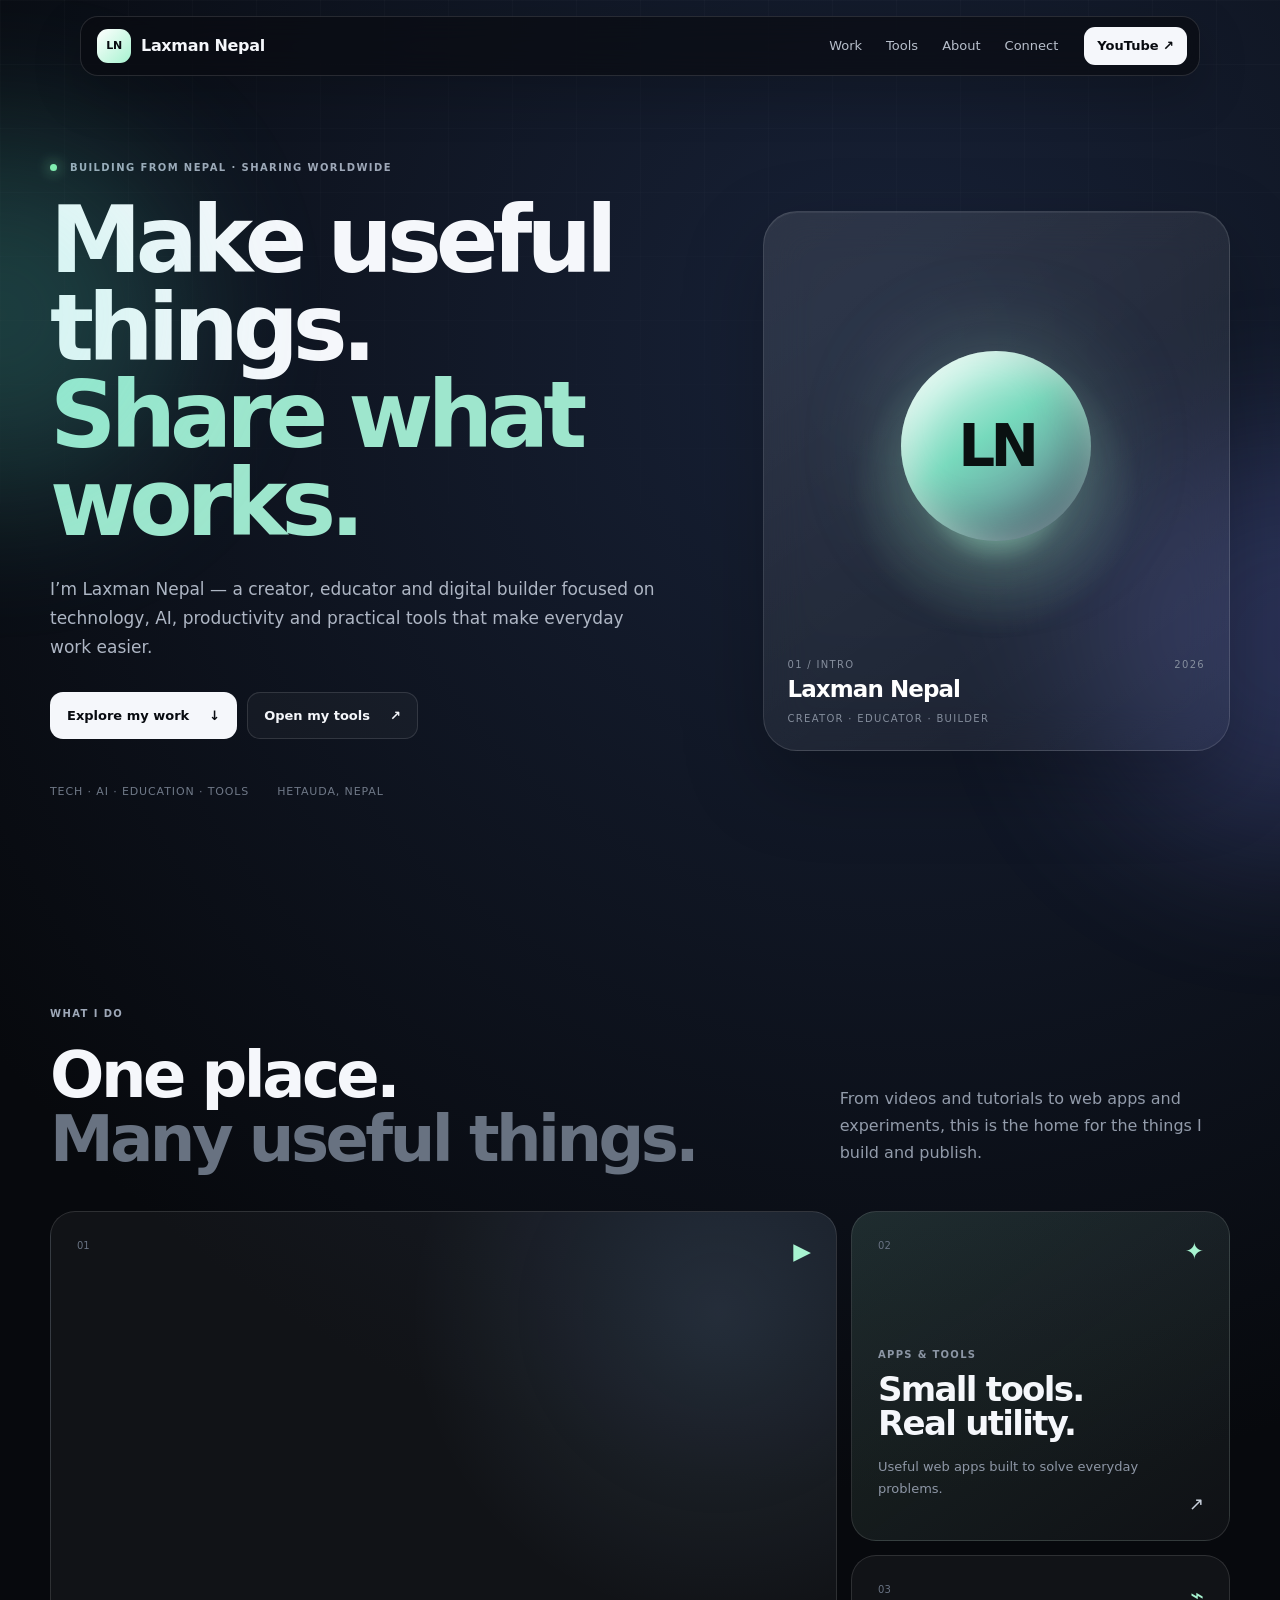
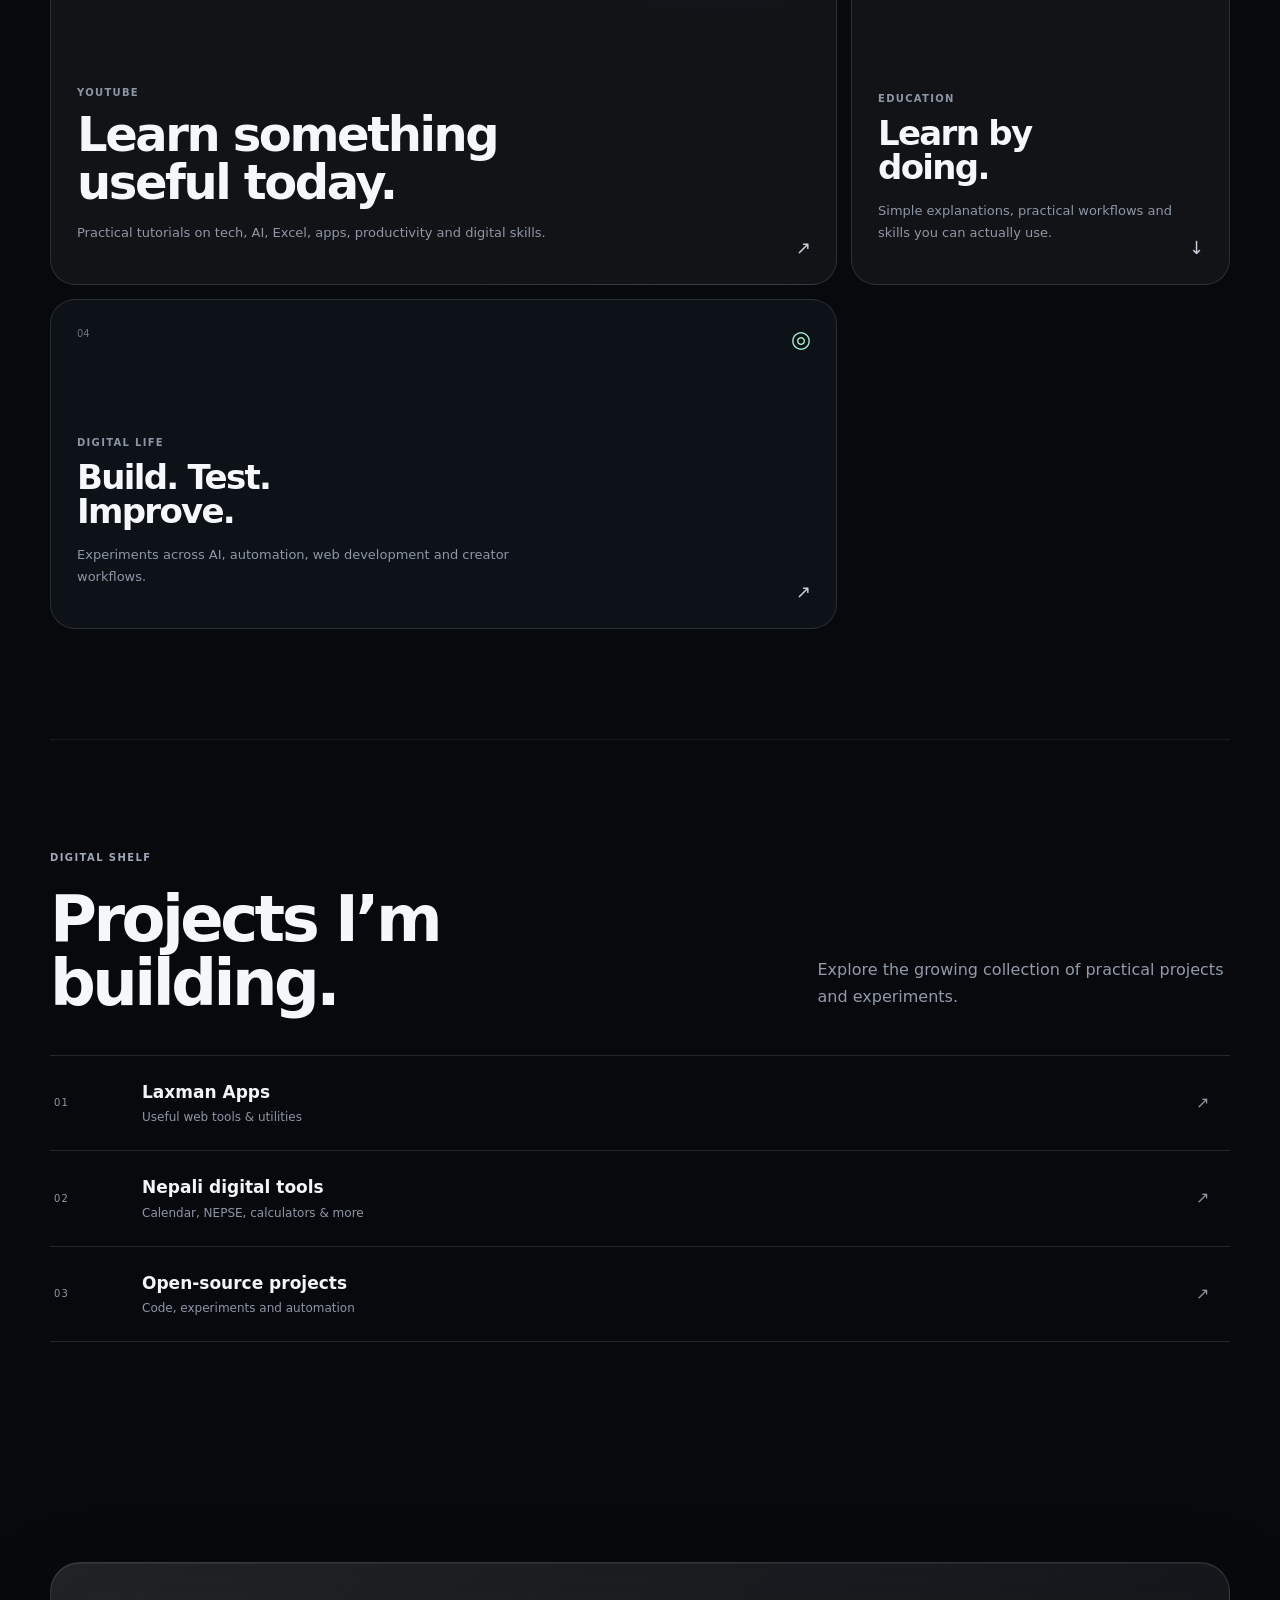
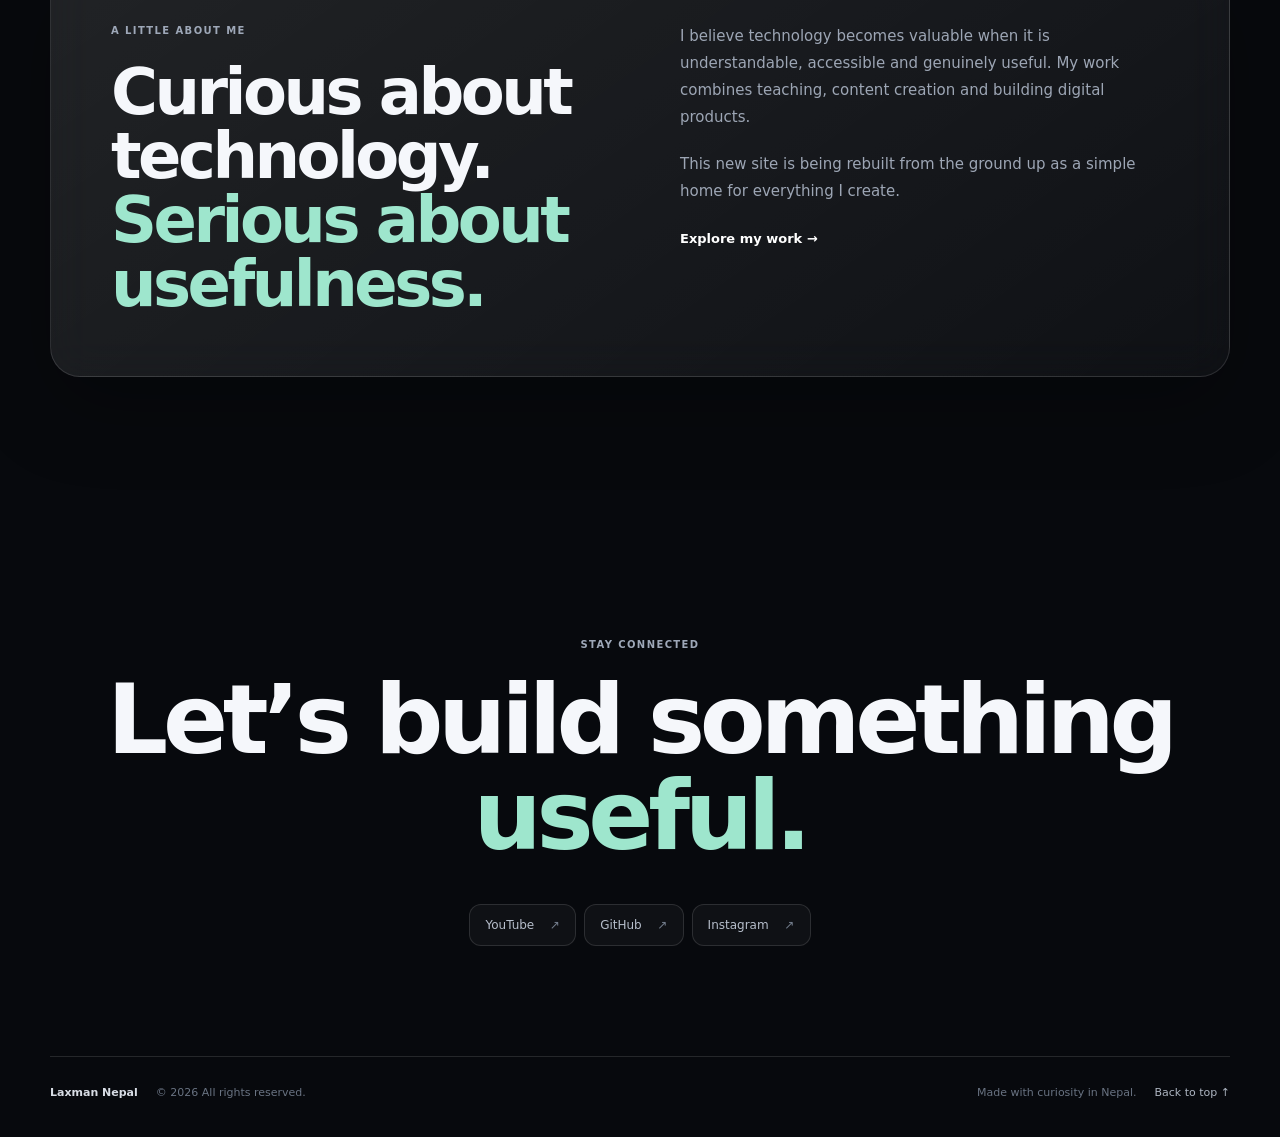
==== commit b4042d37: "Sync source site to Apps" ====
--- a/index.html
+++ b/index.html
@@ -1,54 +1,45 @@
 <!doctype html>
 <html lang="en">
 <head>
-<meta charset="utf-8">
-<meta name="robots" content="index,follow,max-image-preview:large,max-snippet:-1,max-video-preview:-1"><meta name="viewport" content="width=device-width,initial-scale=1,viewport-fit=cover">
-<meta name="theme-color" content="#f5f7fb"><meta name="color-scheme" content="light dark"><meta name="application-name" content="Laxman Nepal Apps"><meta name="apple-mobile-web-app-capable" content="yes"><meta name="apple-mobile-web-app-title" content="Laxman Nepal"><link rel="manifest" href="/manifest.webmanifest"><meta name="description" content="Laxman Nepal — technology creator, developer and app builder. Explore free web apps, Nepali tools, YouTube videos, AI tools, automation, NEPSE projects and digital products.">
-<meta property="og:title" content="Laxman Nepal — Developer, Creator & Builder"><meta property="og:description" content="Apps, YouTube and digital projects by Laxman Nepal."><meta property="og:image" content="https://avatars.githubusercontent.com/u/84069546?v=4">
-<title>Laxman Nepal — Developer, Creator & Builder</title>
-<link rel="icon" href="https://avatars.githubusercontent.com/u/84069546?v=4">
-<link rel="preconnect" href="https://fonts.googleapis.com"><link rel="preconnect" href="https://fonts.gstatic.com" crossorigin>
-<link href="https://fonts.googleapis.com/css2?family=Inter:wght@400;500;600;700;800&family=Poppins:wght@600;700;800&display=swap" rel="stylesheet">
-<style>
-:root{--bg:#f4f6fa;--bg2:#edf1f7;--ink:#101828;--muted:#667085;--blue:#1677ff;--purple:#8b5cf6;--green:#12b76a;--glass:rgba(255,255,255,.58);--glassStrong:rgba(255,255,255,.76);--border:rgba(255,255,255,.9);--shadow:0 22px 70px rgba(31,38,50,.09);--max:1180px;--ease:cubic-bezier(.22,1,.36,1)}
-[data-theme=dark]{--bg:#0b1020;--bg2:#11182a;--ink:#f8fafc;--muted:#aab4c5;--glass:rgba(20,27,44,.62);--glassStrong:rgba(20,27,44,.82);--border:rgba(255,255,255,.12);--shadow:0 24px 80px rgba(0,0,0,.3)}
-*{box-sizing:border-box}html{scroll-behavior:smooth;scroll-padding-top:100px}body{margin:0;color:var(--ink);font-family:Inter,sans-serif;background:radial-gradient(circle at 8% 5%,#d9ebff 0,transparent 25%),radial-gradient(circle at 92% 14%,#eee4ff 0,transparent 28%),linear-gradient(135deg,var(--bg),var(--bg2));overflow-x:hidden;transition:background .4s,color .4s}body:after{content:"";position:fixed;z-index:-1;inset:0;background:radial-gradient(circle at var(--mx,50%) var(--my,20%),rgba(22,119,255,.08),transparent 22%);pointer-events:none}.wrap{width:min(var(--max),calc(100% - 32px));margin:auto}.glass{background:var(--glass);border:1px solid var(--border);backdrop-filter:blur(24px) saturate(180%);-webkit-backdrop-filter:blur(24px) saturate(180%);box-shadow:var(--shadow),inset 0 1px rgba(255,255,255,.75)}a{text-decoration:none;color:inherit}.progress{position:fixed;z-index:9999;left:0;top:0;width:0;height:3px;background:linear-gradient(90deg,var(--blue),var(--purple))}.nav{position:fixed;z-index:1000;top:12px;left:50%;transform:translateX(-50%);width:min(var(--max),calc(100% - 24px));height:68px;padding:0 13px;border-radius:23px;display:flex;align-items:center;justify-content:space-between;transition:.35s var(--ease)}.nav.scrolled{background:var(--glassStrong);box-shadow:0 20px 55px rgba(31,38,50,.14)}.brand{display:flex;align-items:center;gap:10px;font:800 1rem Poppins}.mark{width:36px;height:36px;border-radius:13px;display:grid;place-items:center;color:#fff;background:linear-gradient(135deg,#101828,#1677ff);box-shadow:0 9px 25px rgba(22,119,255,.25)}.links{display:flex;gap:3px;align-items:center}.links a{font-size:.82rem;color:var(--muted);padding:10px 12px;border-radius:13px;transition:.3s}.links a:hover,.links a.active{background:rgba(255,255,255,.58);color:var(--blue)}.navActions{display:flex;gap:6px}.iconBtn{width:38px;height:38px;border:1px solid var(--border);background:rgba(255,255,255,.35);backdrop-filter:blur(14px);border-radius:13px;cursor:pointer;color:var(--ink);font-size:1rem}.menu{display:none}.hero{min-height:100svh;padding:135px 0 85px;display:grid;align-items:center}.heroGrid{display:grid;grid-template-columns:1.12fr .88fr;gap:70px;align-items:center}.eyebrow{display:inline-flex;gap:9px;align-items:center;padding:9px 13px;border-radius:999px;font-size:.78rem;color:var(--muted)}.dot{width:7px;height:7px;border-radius:50%;background:var(--green);box-shadow:0 0 0 5px rgba(18,183,106,.1)}h1{font:800 clamp(3.2rem,7vw,6.5rem)/.97 Poppins;letter-spacing:-.07em;margin:20px 0 18px}h1 span{background:linear-gradient(100deg,var(--ink),var(--blue),var(--purple));background-clip:text;-webkit-background-clip:text;color:transparent}.lead{max-width:650px;color:var(--muted);font-size:1.1rem;line-height:1.8}.actions{display:flex;gap:11px;flex-wrap:wrap;margin-top:28px}.btn{border:1px solid var(--border);padding:13px 18px;border-radius:15px;font-weight:800;cursor:pointer;transition:.4s var(--ease);background:var(--glass)}.btn:hover{transform:translateY(-4px);box-shadow:0 20px 45px rgba(31,38,50,.14)}.primary{color:#fff;background:linear-gradient(135deg,#101828,#263247);border-color:rgba(255,255,255,.15)}.photoWrap{width:min(405px,82vw);aspect-ratio:1;border-radius:40px;padding:7px;margin:auto;background:linear-gradient(135deg,rgba(255,255,255,.9),rgba(22,119,255,.35),rgba(139,92,246,.35));transform:translate3d(0,var(--parallax,0px),0) rotate(var(--tilt,0deg));transition:transform .12s linear;box-shadow:0 40px 90px rgba(31,38,50,.17)}.photo{width:100%;height:100%;object-fit:cover;border-radius:34px;border:1px solid var(--border)}.floatBadge{position:absolute;margin:-55px 0 0 -35px;padding:12px 15px;border-radius:16px;font-size:.75rem;font-weight:800;animation:float 4s ease-in-out infinite}@keyframes float{50%{transform:translateY(-9px)}}.section{padding:105px 0}.sectionHead{display:flex;justify-content:space-between;align-items:end;gap:30px;margin-bottom:32px}.kicker{font-size:.7rem;letter-spacing:.17em;text-transform:uppercase;color:var(--blue);font-weight:800}.title{font:700 clamp(2rem,4vw,3.2rem) Poppins;margin:7px 0;letter-spacing:-.04em}.desc{max-width:570px;color:var(--muted);line-height:1.7}.reveal{opacity:0;transform:translateY(26px) scale(.985);transition:.8s var(--ease)}.reveal.in{opacity:1;transform:none}.stats{display:grid;grid-template-columns:repeat(4,1fr);gap:13px}.stat{padding:23px;border-radius:23px}.stat b{display:block;font:700 1.75rem Poppins}.stat span{color:var(--muted);font-size:.77rem}.updated{font-size:.72rem;color:var(--muted);margin-top:10px}.youtubeGrid{display:grid;grid-template-columns:1.3fr .7fr;gap:18px}.video{overflow:hidden;border-radius:27px;min-height:100%;background:#111827}.video iframe{width:100%;aspect-ratio:16/9;border:0;display:block}.metrics{display:grid;grid-template-columns:1fr 1fr;gap:12px}.metric{padding:20px;border-radius:21px}.metric b{font:700 1.4rem Poppins}.metric span{display:block;font-size:.76rem;color:var(--muted);margin-top:3px}.metric small{display:block;color:var(--muted);margin-top:8px;font-size:.68rem}.channel{grid-column:1/-1;padding:14px 17px;border-radius:16px;color:var(--blue);font-weight:800;font-size:.83rem}.analyticsGrid{display:grid;grid-template-columns:1.2fr .8fr;gap:15px;margin-top:15px}.panel{padding:22px;border-radius:24px}.panelTitle{display:flex;justify-content:space-between;gap:10px;align-items:center;margin-bottom:16px}.panelTitle strong{font:700 1rem Poppins}.range{font-size:.7rem;color:var(--muted)}.chart{height:170px;width:100%;display:block}.chartLine{fill:none;stroke:var(--blue);stroke-width:3;stroke-linecap:round;stroke-linejoin:round}.chartArea{fill:url(#area)}.topVideos{display:grid;gap:9px}.topVideo{display:flex;gap:10px;align-items:center;padding:9px;border-radius:15px;background:rgba(255,255,255,.3);border:1px solid var(--border)}.thumb{width:72px;aspect-ratio:16/9;border-radius:9px;object-fit:cover}.topVideo div{min-width:0}.topVideo b{display:block;font-size:.78rem;white-space:nowrap;overflow:hidden;text-overflow:ellipsis}.topVideo span{font-size:.68rem;color:var(--muted)}.appsToolbar{display:flex;gap:10px;align-items:center;justify-content:space-between;flex-wrap:wrap;margin-bottom:18px}.filters{display:flex;gap:6px;flex-wrap:wrap}.filter{border:1px solid var(--border);background:var(--glass);color:var(--muted);padding:9px 12px;border-radius:12px;cursor:pointer;font-size:.75rem}.filter.active{background:#101828;color:#fff}.search{width:280px;max-width:100%;padding:12px 15px;border:1px solid var(--border);outline:none;border-radius:14px;background:var(--glass);color:var(--ink)}.apps{display:grid;grid-template-columns:repeat(3,1fr);gap:15px}.app{position:relative;display:flex;flex-direction:column;min-height:225px;padding:22px;border-radius:24px;transition:.4s var(--ease);cursor:pointer;overflow:hidden}.app:before{content:"";position:absolute;inset:-50%;background:radial-gradient(circle at var(--px,50%) var(--py,50%),rgba(22,119,255,.12),transparent 22%);pointer-events:none}.app:hover{transform:translateY(-8px);box-shadow:0 30px 70px rgba(31,38,50,.16)}.appIcon{width:44px;height:44px;border-radius:14px;display:grid;place-items:center;background:rgba(22,119,255,.1);color:var(--blue);border:1px solid var(--border);margin-bottom:17px}.app h3{font:700 1.05rem Poppins;margin:0 0 7px}.app p{font-size:.82rem;color:var(--muted);line-height:1.6;flex:1}.appFoot{display:flex;justify-content:space-between;font-size:.7rem;color:var(--muted)}.open{color:var(--blue);font-weight:800}.empty{grid-column:1/-1;text-align:center;padding:45px;color:var(--muted);border-radius:20px;border:1px dashed #98a2b3}.about{display:grid;grid-template-columns:1fr 1fr;gap:15px}.card{padding:27px;border-radius:24px}.card p{color:var(--muted);line-height:1.8}.skills{display:grid;grid-template-columns:repeat(4,1fr);gap:10px;margin-top:14px}.skill{padding:14px 15px;border-radius:16px;font-size:.8rem}.contact{margin:0 10px 20px;border-radius:32px;background:rgba(16,24,40,.95);color:#fff;box-shadow:0 35px 80px rgba(16,24,40,.2)}.contact .kicker{color:#84adff}.contact .desc{color:#aab4c5}.socials{display:flex;gap:8px;flex-wrap:wrap}.social{padding:11px 14px;border-radius:13px;background:rgba(255,255,255,.07);border:1px solid rgba(255,255,255,.1);color:#e4e7ec;font-size:.8rem;transition:.3s}.social:hover{background:rgba(255,255,255,.14);transform:translateY(-2px)}footer{padding:30px 0;color:var(--muted);font-size:.75rem}.palette{position:fixed;z-index:3000;inset:0;background:rgba(15,23,42,.25);backdrop-filter:blur(10px);display:none;align-items:flex-start;justify-content:center;padding-top:15vh}.palette.open{display:flex}.paletteBox{width:min(600px,calc(100% - 24px));border-radius:24px;padding:10px}.palette input{width:100%;padding:16px;border:0;outline:0;background:transparent;color:var(--ink);font-size:1rem}.paletteList a{display:block;padding:13px;border-radius:13px;color:var(--muted)}.paletteList a:hover{background:rgba(255,255,255,.45);color:var(--blue)}.toast{position:fixed;z-index:4000;left:50%;bottom:25px;transform:translate(-50%,20px);opacity:0;padding:12px 16px;border-radius:14px;background:#101828;color:#fff;font-size:.78rem;transition:.35s}.toast.show{opacity:1;transform:translate(-50%,0)}
-@media(max-width:920px){.heroGrid,.youtubeGrid,.analyticsGrid,.about{grid-template-columns:1fr}.photoWrap{width:min(350px,75vw)}.apps{grid-template-columns:repeat(2,1fr)}.stats{grid-template-columns:repeat(2,1fr)}.skills{grid-template-columns:repeat(2,1fr)}}
-@media(max-width:650px){.wrap{width:calc(100% - 24px)}.nav{top:8px}.links{display:none;position:absolute;top:64px;left:0;right:0;padding:8px;flex-direction:column;background:var(--glassStrong);border:1px solid var(--border);border-radius:18px}.links.open{display:flex}.links a{padding:13px}.menu{display:block}.hero{padding:110px 0 70px}.heroGrid{gap:28px}h1{font-size:3.15rem}.lead{font-size:1rem}.section{padding:75px 0}.sectionHead{display:block}.desc{margin-top:10px}.apps{grid-template-columns:1fr}.stats{grid-template-columns:1fr 1fr}.metrics{grid-template-columns:1fr 1fr}.skills{grid-template-columns:1fr 1fr}.search{width:100%}.contact{margin:0 6px 12px;border-radius:26px}.floatBadge{display:none}.photoWrap{width:270px}}
-@media(prefers-reduced-motion:reduce){*,*:before,*:after{scroll-behavior:auto!important;animation:none!important;transition:none!important}.reveal{opacity:1;transform:none}}
-</style><style>.skipLink{position:fixed;left:14px;top:-60px;z-index:10000;padding:12px 16px;border-radius:12px;background:#101828;color:#fff;transition:top .2s}.skipLink:focus{top:14px}.iconBtn:focus-visible,.btn:focus-visible,.filter:focus-visible,.search:focus-visible,a:focus-visible{outline:3px solid rgba(22,119,255,.45);outline-offset:3px}</style><link rel="canonical" href="https://apps.laxmannepal.com.np/">
-<meta property="og:url" content="https://apps.laxmannepal.com.np/">
-<meta property="og:type" content="website">
-<script id="ln-seo-schema" type="application/ld+json">{"@context":"https://schema.org","@graph":[{"@type":"Person","@id":"https://apps.laxmannepal.com.np/#person","name":"Laxman Nepal","url":"https://apps.laxmannepal.com.np/","image":"https://avatars.githubusercontent.com/u/84069546?v=4","jobTitle":"Technology Creator and Web App Builder","sameAs":["https://github.com/LaxmanNepal","https://www.youtube.com/@laxmannepalofficial"]},{"@type":"WebSite","@id":"https://apps.laxmannepal.com.np/#website","url":"https://apps.laxmannepal.com.np/","name":"Laxman Nepal","description":"Official profile, apps, projects and YouTube presence of Laxman Nepal.","publisher":{"@id":"https://apps.laxmannepal.com.np/#person"}},{"@type":"CollectionPage","@id":"https://apps.laxmannepal.com.np/#apps","url":"https://apps.laxmannepal.com.np/apps/","name":"Laxman Nepal Apps","isPartOf":{"@id":"https://apps.laxmannepal.com.np/#website"}},{"@type":"ProfilePage","@id":"https://apps.laxmannepal.com.np/#youtube","url":"https://apps.laxmannepal.com.np/youtube/","name":"Laxman Nepal YouTube","mainEntity":{"@id":"https://apps.laxmannepal.com.np/#person"}}]}</script>
+  <meta charset="utf-8">
+  <meta name="viewport" content="width=device-width, initial-scale=1">
+  <meta name="theme-color" content="#0b0d12">
+  <meta name="description" content="Laxman Nepal — creator, educator, technologist and builder from Nepal.">
+  <meta name="author" content="Laxman Nepal">
+  <meta property="og:title" content="Laxman Nepal — Creator • Educator • Builder">
+  <meta property="og:description" content="Technology, AI, education, useful tools and digital projects by Laxman Nepal.">
+  <meta property="og:type" content="website">
+  <meta property="og:url" content="https://laxmannepal.com.np/">
+  <title>Laxman Nepal — Creator • Educator • Builder</title>
+  <link rel="icon" href="data:image/svg+xml,%3Csvg xmlns='http://www.w3.org/2000/svg' viewBox='0 0 100 100'%3E%3Crect width='100' height='100' rx='24' fill='%230b0d12'/%3E%3Ctext x='50' y='66' font-size='54' text-anchor='middle' fill='white' font-family='Arial'%3ELN%3C/text%3E%3C/svg%3E">
+  <link rel="stylesheet" href="assets/css/style.css">
+  <script defer src="assets/js/app.js"></script>
 </head>
 <body>
-<a class="skipLink" href="#main">Skip to content</a>
-<div class="progress" id="progress"></div>
-<nav class="nav glass" id="nav"><a class="brand" href="#home"><span class="mark">LN</span>Laxman Nepal</a><div class="links" id="links"><a href="#home">Home</a><a href="#youtube">YouTube</a><a href="#apps">Apps</a><a href="#about">About</a><a href="#contact">Contact</a></div><div class="navActions"><button class="iconBtn" id="cmd" title="Command menu">⌘</button><button class="iconBtn" id="theme" title="Toggle theme">☼</button><button class="iconBtn menu" id="menu" title="Menu">☰</button></div></nav>
-<main id="main" tabindex="-1">
-<section class="hero" id="home"><div class="wrap heroGrid"><div class="reveal"><div class="eyebrow glass"><span class="dot"></span> Available for building useful things</div><h1>Hi, I'm <span>Laxman Nepal.</span></h1><p class="lead">Developer, creator and builder. I make web apps, AI tools and technology content — with a focus on products people can actually use.</p><div class="actions"><a class="btn primary" href="#apps">Explore Apps →</a><a class="btn glass" href="#youtube">See YouTube ↓</a><button class="btn glass" id="share">Share profile ↗</button></div></div><div class="reveal"><div class="photoWrap" id="photo"><img class="photo" src="https://avatars.githubusercontent.com/u/84069546?v=4" alt="Laxman Nepal"><div class="floatBadge glass">⚡ Building & shipping</div></div></div></div></section>
-<section class="section"><div class="wrap"><div class="stats reveal"><div class="stat glass"><b id="subs">—</b><span>Subscribers</span></div><div class="stat glass"><b id="views">—</b><span>Total channel views</span></div><div class="stat glass"><b id="videos">—</b><span>Videos</span></div><div class="stat glass"><b id="watch">—</b><span>Watch time</span></div></div><div class="updated" id="updated"></div></div></section>
-<section class="section" id="youtube"><div class="wrap"><div class="sectionHead reveal"><div><div class="kicker">YouTube</div><h2 class="title">The creator side.</h2></div><p class="desc">A live-style snapshot generated from your YouTube Data and Analytics APIs. The website never exposes your OAuth credentials.</p></div><div class="youtubeGrid"><div class="video glass reveal"><iframe id="ytFrame" title="Laxman Nepal YouTube" loading="lazy" allow="accelerometer;autoplay;clipboard-write;encrypted-media;gyroscope;picture-in-picture;web-share" allowfullscreen></iframe></div><div class="metrics reveal"><div class="metric glass"><b id="mSubs">—</b><span>Subscribers</span></div><div class="metric glass"><b id="mViews">—</b><span>Total views</span></div><div class="metric glass"><b id="mVideos">—</b><span>Videos</span></div><div class="metric glass"><b id="mWatch">—</b><span>Watch time</span><small id="watchNote">Waiting for Analytics</small></div><a class="channel glass" href="https://www.youtube.com/@laxmannepalofficial" target="_blank" rel="noopener">Open YouTube channel ↗</a></div></div><div class="analyticsGrid"><div class="panel glass reveal"><div class="panelTitle"><strong>Channel history</strong><span class="range" id="range">—</span></div><svg class="chart" viewBox="0 0 700 170" preserveAspectRatio="none"><defs><linearGradient id="area" x1="0" y1="0" x2="0" y2="1"><stop offset="0" stop-color="#1677ff" stop-opacity=".22"/><stop offset="1" stop-color="#1677ff" stop-opacity="0"/></linearGradient></defs><path id="areaPath" class="chartArea"></path><path id="linePath" class="chartLine"></path></svg></div><div class="panel glass reveal"><div class="panelTitle"><strong>Top videos</strong><span class="range">Public data</span></div><div id="topVideos" class="topVideos"><div class="range">Analytics data loading…</div></div></div></div></div></section>
-<section class="section" id="apps"><div class="wrap"><div class="sectionHead reveal"><div><div class="kicker">Apps</div><h2 class="title">Built, not just planned.</h2></div><p class="desc">Deployed projects from GitHub. Click an app and go directly to the live deployment.</p></div><div class="appsToolbar"><div class="filters" id="filters"><button class="filter active" data-filter="all">All</button></div><input class="search" id="search" placeholder="Search apps…" autocomplete="off"></div><div id="appsGrid" class="apps"></div></div></section>
-<section class="section" id="about"><div class="wrap"><div class="sectionHead reveal"><div><div class="kicker">About</div><h2 class="title">Builder mindset.</h2></div></div><div class="about"><div class="card glass reveal"><p>I enjoy turning ideas into working products: web utilities, AI experiments, Nepali-focused digital tools, media platforms and creator workflows.</p></div><div class="card glass reveal"><p>My work combines development, automation, content creation, SEO and experimentation. The goal is simple: ship useful software instead of collecting unfinished ideas.</p></div></div><div class="skills reveal"><div class="skill glass">Web Development</div><div class="skill glass">AI & Automation</div><div class="skill glass">UI/UX</div><div class="skill glass">SEO</div><div class="skill glass">JavaScript</div><div class="skill glass">Python</div><div class="skill glass">GitHub</div><div class="skill glass">Content Creation</div></div></div></section>
-<section class="section contact" id="contact"><div class="wrap"><div class="sectionHead reveal"><div><div class="kicker">Contact</div><h2 class="title">Let's build something useful.</h2></div><p class="desc">Find me online through my developer and creator profiles.</p></div><div class="socials"><a class="social" href="https://github.com/LaxmanNepal" target="_blank" rel="noopener">GitHub</a><a class="social" href="https://www.youtube.com/@laxmannepalofficial" target="_blank" rel="noopener">YouTube</a><a class="social" href="https://www.facebook.com/laxmannepal" target="_blank" rel="noopener">Facebook</a><a class="social" href="https://www.instagram.com/laxmannepal" target="_blank" rel="noopener">Instagram</a></div></div></section>
-</main><footer><div class="wrap">© 2026 Laxman Nepal · Built with curiosity and code.</div></footer>
-<div class="palette" id="palette"><div class="paletteBox glass"><input id="paletteInput" placeholder="Jump to… (Esc to close)" autocomplete="off"><div class="paletteList"><a href="#home">Home</a><a href="#youtube">YouTube dashboard</a><a href="#apps">Apps</a><a href="#about">About</a><a href="#contact">Contact</a></div></div></div><div class="toast" id="toast"></div>
-<script>
-const $=s=>document.querySelector(s), $$=s=>[...document.querySelectorAll(s)];
-const safe=s=>String(s??'').replace(/[&<>"']/g,c=>({'&':'&amp;','<':'&lt;','>':'&gt;','"':'&quot;',"'":'&#39;'}[c]));
-const fmt=n=>{n=Number(n||0);return n>=1e9?(n/1e9).toFixed(1)+'B':n>=1e6?(n/1e6).toFixed(1)+'M':n>=1e3?(n/1e3).toFixed(1)+'K':n.toLocaleString()};
-const toast=m=>{let t=$('#toast');t.textContent=m;t.classList.add('show');clearTimeout(window.tt);window.tt=setTimeout(()=>t.classList.remove('show'),2200)};
-const reveal=()=>$$('.reveal').forEach(e=>{if(e.getBoundingClientRect().top<innerHeight*.9)e.classList.add('in')});
-const navLinks=$$('.links a');
-window.addEventListener('scroll',()=>{let y=scrollY,h=document.documentElement.scrollHeight-innerHeight;$('#progress').style.width=(h?y/h*100:0)+'%';$('#nav').classList.toggle('scrolled',y>20);$('#photo').style.setProperty('--parallax',Math.max(-30,Math.min(30,(y-innerHeight*.2)*.035))+'px');reveal();let cur='home';$$('section[id]').forEach(s=>{if(scrollY>=s.offsetTop-150)cur=s.id});navLinks.forEach(a=>a.classList.toggle('active',a.getAttribute('href')==='#'+cur))},{passive:true});
-document.addEventListener('mousemove',e=>{document.body.style.setProperty('--mx',e.clientX+'px');document.body.style.setProperty('--my',e.clientY+'px');let p=$('#photo');if(innerWidth>900){let x=(e.clientX-innerWidth/2)/innerWidth*2,y=(e.clientY-innerHeight/2)/innerHeight*2;p.style.setProperty('--tilt',(-x*2)+'deg')}});
-$('#menu').onclick=()=>$('#links').classList.toggle('open');navLinks.forEach(a=>a.onclick=()=>$('#links').classList.remove('open'));
-$('#theme').onclick=()=>{let d=document.documentElement.dataset.theme==='dark';document.documentElement.dataset.theme=d?'':'dark';localStorage.theme=d?'light':'dark';$('#theme').textContent=d?'☼':'☾'};if(localStorage.theme==='dark'){document.documentElement.dataset.theme='dark';$('#theme').textContent='☾'}
-$('#cmd').onclick=()=>{$('#palette').classList.add('open');$('#paletteInput').focus()};$('#palette').onclick=e=>{if(e.target.id==='palette')e.currentTarget.classList.remove('open')};document.addEventListener('keydown',e=>{if((e.metaKey||e.ctrlKey)&&e.key.toLowerCase()==='k'){e.preventDefault();$('#palette').classList.add('open');$('#paletteInput').focus()}if(e.key==='Escape')$('#palette').classList.remove('open')});
-$('#share').onclick=async()=>{try{await navigator.clipboard.writeText(location.href);toast('Profile link copied')}catch{toast('Copy failed — share the page URL')}};
-reveal();
-</script><script src="/assets/site-intelligence.js?v=1" defer></script>
-<script>if("serviceWorker" in navigator){window.addEventListener("load",()=>navigator.serviceWorker.register("/sw.js").catch(()=>{}));}</script><script src="assets/site-enhancements.js?v=7" defer></script>
-<script src="assets/apps-homepage.js?v=1" defer></script>
-</body></html>+  <div class="ambient ambient-one" aria-hidden="true"></div><div class="ambient ambient-two" aria-hidden="true"></div>
+  <header class="site-header">
+    <a class="brand" href="#top" aria-label="Laxman Nepal home"><span class="brand-mark">LN</span><span>Laxman Nepal</span></a>
+    <nav class="nav" aria-label="Primary navigation"><a href="#work">Work</a><a href="#tools">Tools</a><a href="#about">About</a><a href="#connect">Connect</a></nav>
+    <a class="header-cta" href="/youtube/">YouTube <span>↗</span></a><button class="menu-button" aria-label="Open menu" aria-expanded="false">☰</button>
+  </header>
+  <main id="top">
+    <section class="hero section-wrap">
+      <div class="hero-copy"><p class="eyebrow"><span class="status-dot"></span> Building from Nepal · Sharing worldwide</p><h1>Make useful things.<br><em>Share what works.</em></h1><p class="hero-text">I’m Laxman Nepal — a creator, educator and digital builder focused on technology, AI, productivity and practical tools that make everyday work easier.</p><div class="hero-actions"><a class="button button-primary" href="#work">Explore my work <span>↓</span></a><a class="button button-ghost" href="/apps/">Open my tools <span>↗</span></a></div><div class="hero-meta"><span>Tech · AI · Education · Tools</span><span>Hetauda, Nepal</span></div></div>
+      <div class="hero-card glass-card" aria-label="Laxman Nepal profile"><div class="orb orb-main">LN</div><div class="hero-card-top"><span>01 / INTRO</span><span>2026</span></div><div class="hero-card-bottom"><strong>Laxman Nepal</strong><span>Creator · Educator · Builder</span></div></div>
+    </section>
+    <section id="work" class="section-wrap section"><div class="section-heading"><div><p class="eyebrow">What I do</p><h2>One place.<br><span>Many useful things.</span></h2></div><p>From videos and tutorials to web apps and experiments, this is the home for the things I build and publish.</p></div><div class="bento-grid">
+      <a class="bento-card large" href="/youtube/"><span class="card-number">01</span><span class="card-icon">▶</span><div><p class="card-kicker">YouTube</p><h3>Learn something<br>useful today.</h3><p>Practical tutorials on tech, AI, Excel, apps, productivity and digital skills.</p></div><span class="arrow">↗</span></a>
+      <a class="bento-card accent" href="/apps/"><span class="card-number">02</span><span class="card-icon">✦</span><div><p class="card-kicker">Apps & Tools</p><h3>Small tools.<br>Real utility.</h3><p>Useful web apps built to solve everyday problems.</p></div><span class="arrow">↗</span></a>
+      <a class="bento-card" href="#about"><span class="card-number">03</span><span class="card-icon">⌁</span><div><p class="card-kicker">Education</p><h3>Learn by<br>doing.</h3><p>Simple explanations, practical workflows and skills you can actually use.</p></div><span class="arrow">↓</span></a>
+      <a class="bento-card dark-card" href="#connect"><span class="card-number">04</span><span class="card-icon">◎</span><div><p class="card-kicker">Digital life</p><h3>Build. Test.<br>Improve.</h3><p>Experiments across AI, automation, web development and creator workflows.</p></div><span class="arrow">↗</span></a>
+    </div></section>
+    <section id="tools" class="section-wrap section tools-section"><div class="section-heading compact"><div><p class="eyebrow">Digital shelf</p><h2>Projects I’m building.</h2></div><p>Explore the growing collection of practical projects and experiments.</p></div><div class="project-list">
+      <a href="https://apps.laxmannepal.com.np/" class="project-row"><span>01</span><div><strong>Laxman Apps</strong><small>Useful web tools & utilities</small></div><span>↗</span></a>
+      <a href="https://apps.laxmannepal.com.np/" class="project-row"><span>02</span><div><strong>Nepali digital tools</strong><small>Calendar, NEPSE, calculators & more</small></div><span>↗</span></a>
+      <a href="https://github.com/LaxmanNepal" class="project-row"><span>03</span><div><strong>Open-source projects</strong><small>Code, experiments and automation</small></div><span>↗</span></a>
+    </div></section>
+    <section id="about" class="section-wrap section about-section"><div class="about-panel glass-card"><div><p class="eyebrow">A little about me</p><h2>Curious about technology.<br><em>Serious about usefulness.</em></h2></div><div class="about-copy"><p>I believe technology becomes valuable when it is understandable, accessible and genuinely useful. My work combines teaching, content creation and building digital products.</p><p>This new site is being rebuilt from the ground up as a simple home for everything I create.</p><a class="text-link" href="https://github.com/LaxmanNepal">Explore my work →</a></div></div></section>
+    <section id="connect" class="section-wrap section connect-section"><p class="eyebrow">Stay connected</p><h2>Let’s build something<br><em>useful.</em></h2><div class="connect-links"><a href="/youtube/">YouTube <span>↗</span></a><a href="https://github.com/LaxmanNepal">GitHub <span>↗</span></a><a href="https://www.instagram.com/laxmannepalsir/">Instagram <span>↗</span></a></div></section>
+  </main>
+  <footer class="footer section-wrap"><div><strong>Laxman Nepal</strong><span>© <span id="year"></span> All rights reserved.</span></div><div><span>Made with curiosity in Nepal.</span><a href="#top">Back to top ↑</a></div></footer>
+</body></html>
--- a/assets/css/style.css
+++ b/assets/css/style.css
@@ -0,0 +1 @@
+:root{--bg:#07090d;--line:rgba(255,255,255,.12);--text:#f5f7fb;--max:1180px}*{box-sizing:border-box}html{scroll-behavior:smooth}body{margin:0;background:radial-gradient(circle at 70% 8%,#182238 0,transparent 28%),var(--bg);color:var(--text);font-family:Inter,ui-sans-serif,system-ui,-apple-system,BlinkMacSystemFont,"Segoe UI",sans-serif;line-height:1.5;overflow-x:hidden}body:before{content:"";position:fixed;inset:0;pointer-events:none;background-image:linear-gradient(rgba(255,255,255,.018) 1px,transparent 1px),linear-gradient(90deg,rgba(255,255,255,.018) 1px,transparent 1px);background-size:64px 64px;mask-image:linear-gradient(to bottom,black,transparent 80%)}a{color:inherit;text-decoration:none}.ambient{position:fixed;border-radius:50%;filter:blur(80px);pointer-events:none;opacity:.22}.ambient-one{width:360px;height:360px;background:#5eead4;top:15%;left:-180px}.ambient-two{width:420px;height:420px;background:#818cf8;right:-220px;top:48%}.section-wrap{width:min(calc(100% - 48px),var(--max));margin:auto}.site-header{position:sticky;top:16px;z-index:10;width:min(calc(100% - 32px),1120px);margin:16px auto 0;padding:10px 12px 10px 16px;border:1px solid var(--line);border-radius:18px;background:rgba(9,11,17,.68);backdrop-filter:blur(24px);-webkit-backdrop-filter:blur(24px);display:flex;align-items:center;gap:26px;box-shadow:0 18px 50px rgba(0,0,0,.2)}.brand{display:flex;align-items:center;gap:10px;font-weight:750;letter-spacing:-.02em;margin-right:auto}.brand-mark{display:grid;place-items:center;width:34px;height:34px;border-radius:11px;background:linear-gradient(135deg,#fff,#a7f3d0);color:#080b10;font-size:11px;font-weight:900}.nav{display:flex;gap:24px;color:#b8bfcb;font-size:13px}.nav a:hover,.project-row:hover,.connect-links a:hover{color:#fff}.header-cta{font-size:13px;font-weight:700;padding:9px 13px;border-radius:11px;background:#f5f7fb;color:#080b10}.menu-button{display:none;background:none;border:0;color:#fff;font-size:20px}.hero{min-height:calc(100vh - 80px);display:grid;grid-template-columns:1.15fr .85fr;align-items:center;gap:80px;padding-top:70px;padding-bottom:80px}.eyebrow{text-transform:uppercase;letter-spacing:.14em;font-size:10px;font-weight:800;color:#9ea8b8;margin:0 0 22px}.status-dot{display:inline-block;width:7px;height:7px;background:#86efac;border-radius:50%;margin-right:8px;box-shadow:0 0 14px #86efac}.hero h1{font-size:clamp(52px,7.2vw,94px);line-height:.95;letter-spacing:-.065em;margin:0;max-width:900px}.hero h1 em,.about-panel h2 em,.connect-section em{font-style:normal;color:#9ee6cd}.hero-text{max-width:620px;color:#aeb6c4;font-size:17px;line-height:1.7;margin:28px 0 30px}.hero-actions{display:flex;gap:10px;flex-wrap:wrap}.button{display:inline-flex;align-items:center;gap:20px;padding:13px 16px;border-radius:13px;font-size:13px;font-weight:750;border:1px solid var(--line);transition:.2s transform,.2s background}.button:hover{transform:translateY(-2px)}.button-primary{background:#f5f7fb;color:#080b10}.button-ghost{background:rgba(255,255,255,.035)}.hero-meta{display:flex;gap:28px;margin-top:45px;color:#6f7887;font-size:11px;text-transform:uppercase;letter-spacing:.08em}.glass-card{border:1px solid var(--line);background:linear-gradient(145deg,rgba(255,255,255,.105),rgba(255,255,255,.035));box-shadow:inset 0 1px rgba(255,255,255,.06),0 30px 80px rgba(0,0,0,.25);backdrop-filter:blur(22px)}.hero-card{min-height:540px;border-radius:34px;padding:24px;position:relative;overflow:hidden;display:flex;flex-direction:column;justify-content:space-between}.hero-card:before{content:"";position:absolute;width:300px;height:300px;border-radius:50%;background:radial-gradient(circle,#a7f3d0 0,rgba(167,243,208,.16) 35%,transparent 68%);top:24%;left:50%;transform:translateX(-50%);filter:blur(5px)}.hero-card-top,.hero-card-bottom{position:relative;display:flex;justify-content:space-between;font-size:10px;letter-spacing:.13em;text-transform:uppercase;color:#858e9d}.hero-card-bottom{display:block}.hero-card-bottom strong{display:block;font-size:23px;letter-spacing:-.04em;text-transform:none;color:#fff}.hero-card-bottom span{display:block;margin-top:4px}.orb{position:relative;z-index:1;width:190px;height:190px;margin:auto;border-radius:50%;display:grid;place-items:center;font-size:58px;font-weight:900;letter-spacing:-.08em;color:#0a1111;background:linear-gradient(145deg,#f0fff9,#76d9bc 45%,#64748b);box-shadow:0 0 100px rgba(167,243,208,.25),inset 12px 12px 40px rgba(255,255,255,.5),inset -20px -20px 40px rgba(0,0,0,.2)}.section{padding-top:110px;padding-bottom:110px}.section-heading{display:grid;grid-template-columns:1fr .55fr;gap:80px;align-items:end;margin-bottom:40px}.section-heading.compact{grid-template-columns:1fr .6fr}.section-heading h2,.about-panel h2,.connect-section h2{font-size:clamp(38px,5vw,64px);line-height:1;letter-spacing:-.055em;margin:0}.section-heading h2 span{color:#687281}.section-heading>p{color:#929baa;max-width:430px;margin:0 0 4px;line-height:1.7}.bento-grid{display:grid;grid-template-columns:1.35fr .65fr;gap:14px}.bento-card{min-height:330px;padding:26px;border-radius:25px;border:1px solid var(--line);background:rgba(255,255,255,.045);display:flex;flex-direction:column;position:relative;overflow:hidden;transition:.25s transform,.25s border-color}.bento-card:hover{transform:translateY(-5px);border-color:rgba(255,255,255,.28)}.bento-card.large{grid-row:span 2;min-height:674px;background:radial-gradient(circle at 85% 15%,rgba(147,197,253,.13),transparent 35%),rgba(255,255,255,.045)}.bento-card.accent{background:linear-gradient(145deg,rgba(167,243,208,.13),rgba(255,255,255,.035))}.dark-card{background:#0d1118}.card-number{font-size:10px;color:#697383}.card-icon{position:absolute;right:25px;top:22px;font-size:23px;color:#a7f3d0}.bento-card>div{margin-top:auto;max-width:520px}.card-kicker{text-transform:uppercase;letter-spacing:.13em;font-size:10px;color:#8c96a5;font-weight:800}.bento-card h3{font-size:clamp(30px,4vw,48px);line-height:1;letter-spacing:-.05em;margin:8px 0 16px}.bento-card:not(.large) h3{font-size:34px}.bento-card p:not(.card-kicker){color:#8e97a6;max-width:480px;font-size:13px;line-height:1.7}.arrow{position:absolute;right:25px;bottom:23px;color:#c8d0db;font-size:18px}.tools-section{border-top:1px solid rgba(255,255,255,.07)}.project-list{border-top:1px solid var(--line)}.project-row{display:grid;grid-template-columns:70px 1fr 30px;align-items:center;gap:18px;padding:24px 4px;border-bottom:1px solid var(--line);color:#8d97a6;transition:.2s}.project-row>span:first-child{font-size:10px;letter-spacing:.12em}.project-row strong{display:block;color:#f2f4f7;font-size:17px}.project-row small{display:block;margin-top:3px;font-size:12px}.about-panel{border-radius:30px;padding:60px;display:grid;grid-template-columns:1fr 1fr;gap:80px}.about-copy{color:#9da6b5;font-size:15px;line-height:1.8}.about-copy p{margin-top:0;margin-bottom:20px}.text-link{color:#fff;font-weight:700;font-size:13px}.connect-section{text-align:center;padding-top:150px}.connect-section .eyebrow{margin-bottom:20px}.connect-section h2{font-size:clamp(52px,8vw,96px)}.connect-links{display:flex;justify-content:center;gap:8px;flex-wrap:wrap;margin-top:40px}.connect-links a{padding:11px 15px;border:1px solid var(--line);border-radius:12px;background:rgba(255,255,255,.035);font-size:12px;color:#b6becb}.connect-links span{margin-left:12px;color:#737d8c}.footer{border-top:1px solid var(--line);padding-top:28px;padding-bottom:35px;display:flex;justify-content:space-between;gap:20px;color:#697382;font-size:11px}.footer div{display:flex;gap:18px}.footer strong{color:#d8dde5}.footer a{color:#aeb6c2}@media(max-width:800px){.section-wrap{width:min(calc(100% - 28px),var(--max))}.site-header{width:calc(100% - 20px);top:8px;margin-top:8px}.nav{display:none;position:absolute;left:0;right:0;top:58px;padding:12px;border:1px solid var(--line);border-radius:16px;background:rgba(9,11,17,.94);backdrop-filter:blur(24px);-webkit-backdrop-filter:blur(24px);flex-direction:column;gap:2px;box-shadow:0 18px 50px rgba(0,0,0,.3)}.nav.nav-open{display:flex}.nav a{padding:13px 12px}.header-cta{display:none}.menu-button{display:block}.hero{grid-template-columns:1fr;gap:40px;padding-top:70px}.hero h1{font-size:clamp(49px,14vw,76px)}.hero-card{min-height:430px}.section{padding-top:75px;padding-bottom:75px}.section-heading,.section-heading.compact{grid-template-columns:1fr;gap:22px}.bento-grid{grid-template-columns:1fr}.bento-card.large{grid-row:auto;min-height:500px}.about-panel{grid-template-columns:1fr;padding:32px;gap:25px}.footer{flex-direction:column}.hero-meta{flex-direction:column;gap:8px;margin-top:30px}}@media(prefers-reduced-motion:reduce){html{scroll-behavior:auto}*,*:before,*:after{transition:none!important}}
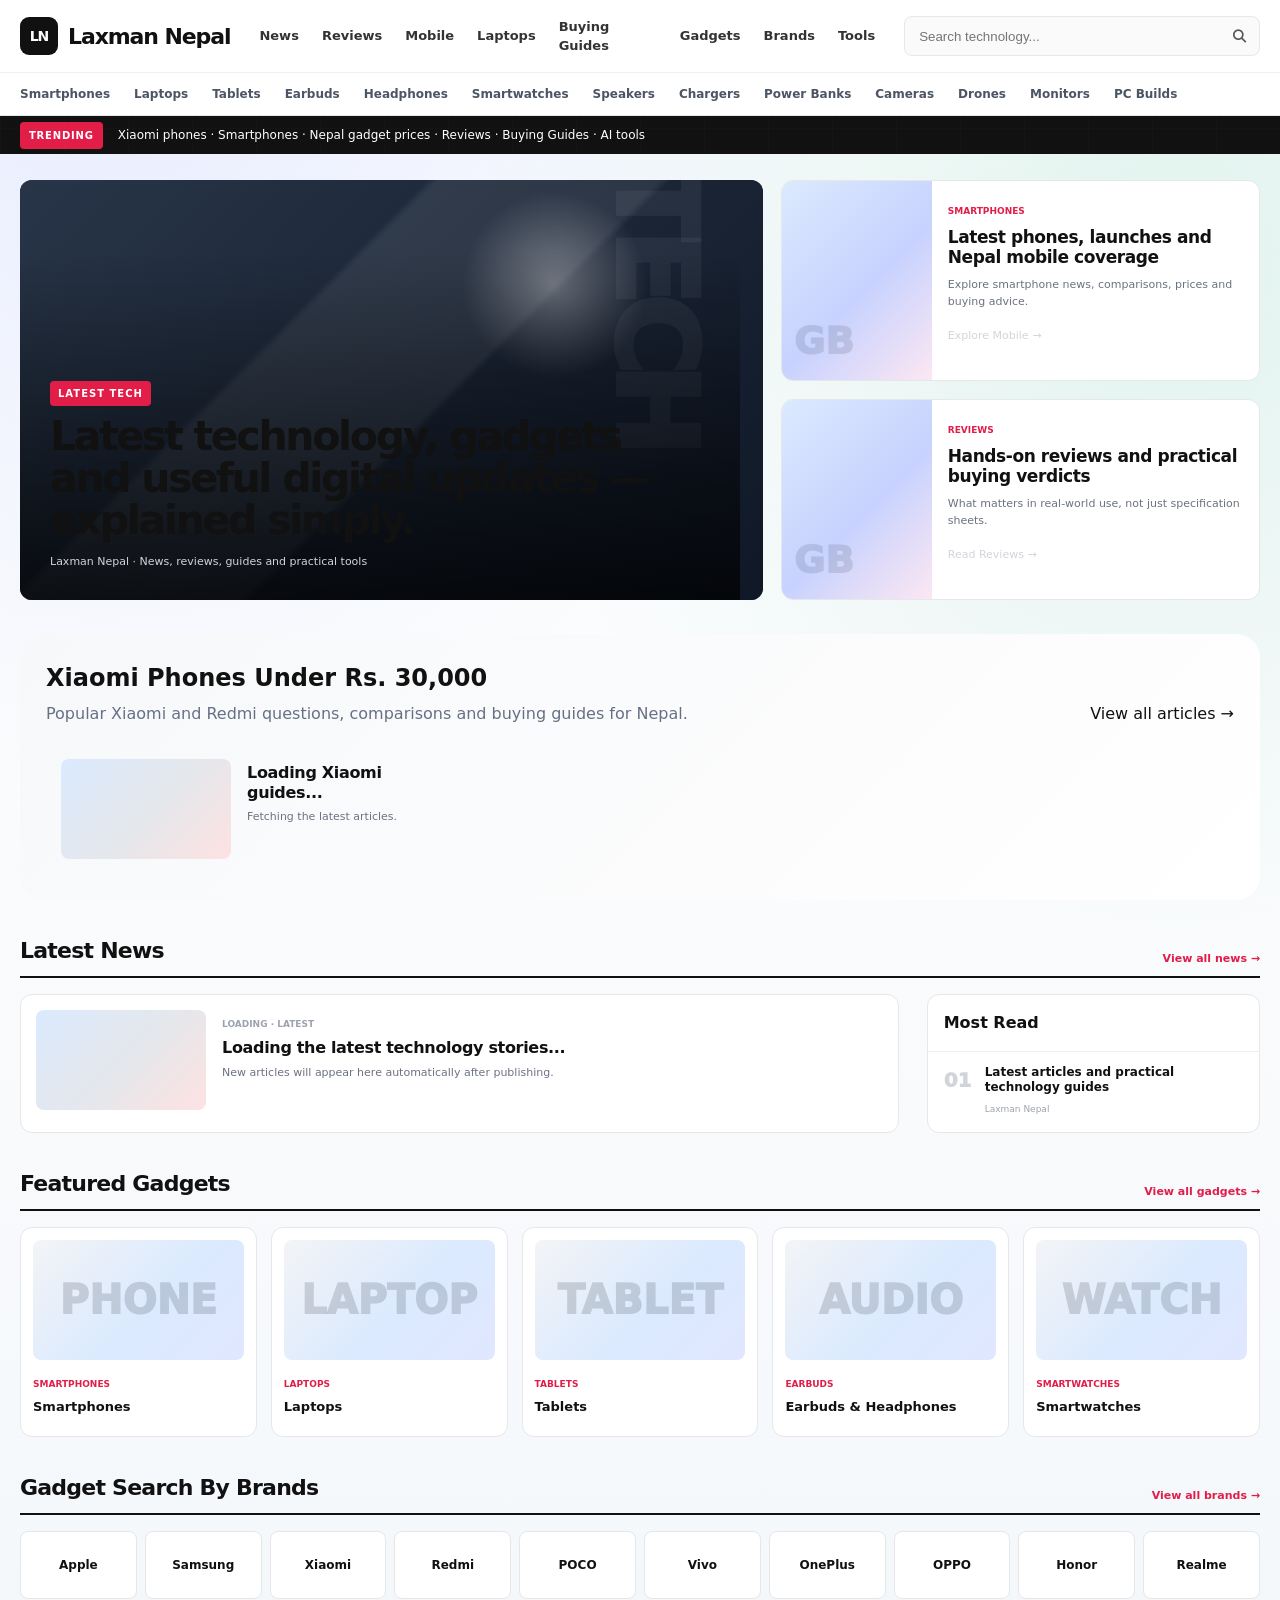
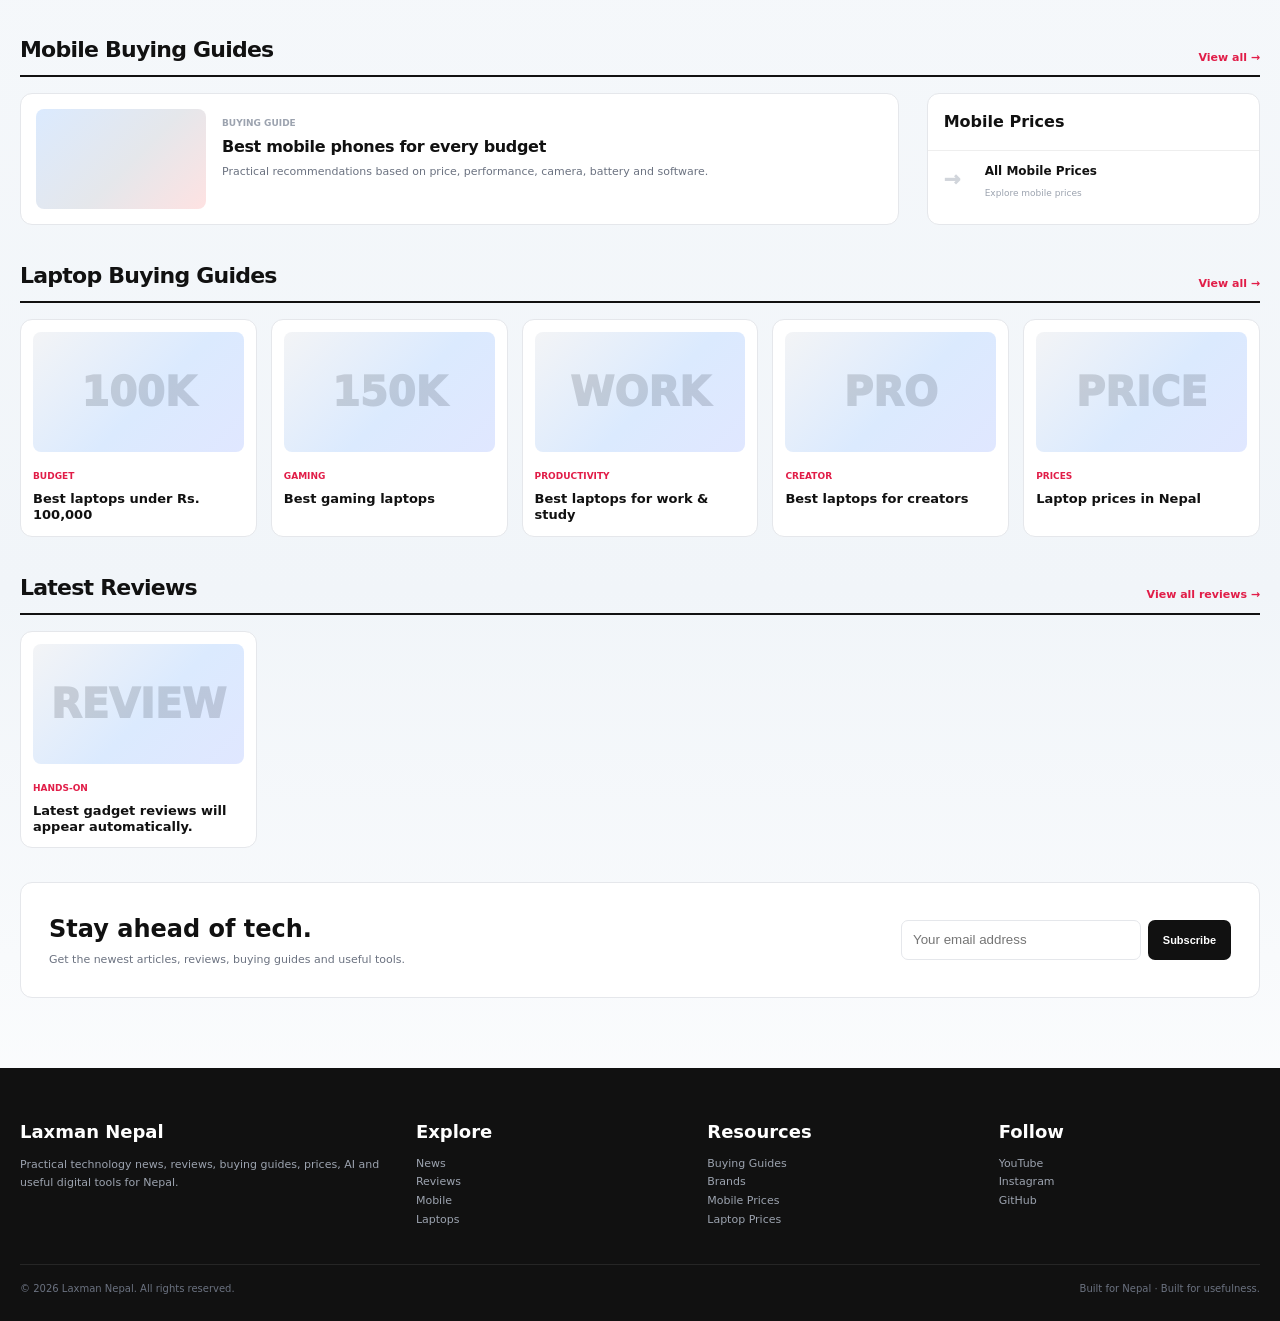
==== commit fb14921e: "Sync source site to Apps" ====
--- a/index.html
+++ b/index.html
@@ -1,45 +1,41 @@
 <!doctype html>
 <html lang="en">
 <head>
-  <meta charset="utf-8">
-  <meta name="viewport" content="width=device-width, initial-scale=1">
-  <meta name="theme-color" content="#0b0d12">
-  <meta name="description" content="Laxman Nepal — creator, educator, technologist and builder from Nepal.">
-  <meta name="author" content="Laxman Nepal">
-  <meta property="og:title" content="Laxman Nepal — Creator • Educator • Builder">
-  <meta property="og:description" content="Technology, AI, education, useful tools and digital projects by Laxman Nepal.">
-  <meta property="og:type" content="website">
-  <meta property="og:url" content="https://laxmannepal.com.np/">
-  <title>Laxman Nepal — Creator • Educator • Builder</title>
-  <link rel="icon" href="data:image/svg+xml,%3Csvg xmlns='http://www.w3.org/2000/svg' viewBox='0 0 100 100'%3E%3Crect width='100' height='100' rx='24' fill='%230b0d12'/%3E%3Ctext x='50' y='66' font-size='54' text-anchor='middle' fill='white' font-family='Arial'%3ELN%3C/text%3E%3C/svg%3E">
-  <link rel="stylesheet" href="assets/css/style.css">
-  <script defer src="assets/js/app.js"></script>
+<meta charset="utf-8"><meta name="viewport" content="width=device-width,initial-scale=1">
+<meta name="theme-color" content="#111111">
+<meta name="description" content="Laxman Nepal — latest technology news, gadget reviews, prices, buying guides and practical digital tools.">
+<meta name="author" content="Laxman Nepal">
+<link rel="canonical" href="https://apps.laxmannepal.com.np/">
+<meta property="og:title" content="Laxman Nepal — Latest Tech News, Reviews & Prices">
+<meta property="og:description" content="Technology news, gadget reviews, buying guides, prices, AI and useful tools.">
+<meta property="og:type" content="website"><meta property="og:url" content="https://apps.laxmannepal.com.np/">
+<meta name="twitter:card" content="summary_large_image">
+<title>Laxman Nepal — Latest Tech News, Reviews & Prices</title>
+<link rel="stylesheet" href="/assets/css/style.css"><link rel="stylesheet" href="/assets/css/light.css"><link rel="stylesheet" href="/assets/css/gadgetbyte-home.css"><link rel="stylesheet" href="https://cdnjs.cloudflare.com/ajax/libs/font-awesome/6.4.0/css/all.min.css">
+<style>
+.gb-home-posts{display:grid;grid-template-columns:repeat(3,minmax(0,1fr));gap:20px}.gb-home-post{display:block;border:1px solid rgba(0,0,0,.08);border-radius:18px;overflow:hidden;background:#fff;transition:.2s}.gb-home-post:hover{transform:translateY(-3px);box-shadow:0 14px 35px rgba(0,0,0,.08)}.gb-home-post img{display:block;width:100%;aspect-ratio:16/9;object-fit:cover}.gb-home-post-body{padding:18px}.gb-home-post-body h3{margin:7px 0 8px;font-size:20px;line-height:1.25}.gb-home-post-body p{margin:0;color:#667085;line-height:1.55}.gb-home-post-meta{font-size:12px;font-weight:700;letter-spacing:.05em;text-transform:uppercase;color:#777}.gb-home-post-link{display:inline-block;margin-top:14px;font-weight:700}.gb-home-xiaomi{background:linear-gradient(135deg,#f7f8fa,#fff);border-radius:24px;padding:26px}.gb-home-xiaomi-head{display:flex;justify-content:space-between;gap:20px;align-items:end;margin-bottom:18px}.gb-home-xiaomi-head h2{margin:0}.gb-home-xiaomi-head p{margin:6px 0 0;color:#667085}.gb-home-xiaomi-head a{white-space:nowrap}@media(max-width:900px){.gb-home-posts{grid-template-columns:repeat(2,minmax(0,1fr))}}@media(max-width:600px){.gb-home-posts{grid-template-columns:1fr}.gb-home-xiaomi{padding:18px}.gb-home-xiaomi-head{display:block}.gb-home-xiaomi-head a{display:inline-block;margin-top:12px}}
+</style>
+<script defer src="/assets/js/app.js"></script>
 </head>
-<body>
-  <div class="ambient ambient-one" aria-hidden="true"></div><div class="ambient ambient-two" aria-hidden="true"></div>
-  <header class="site-header">
-    <a class="brand" href="#top" aria-label="Laxman Nepal home"><span class="brand-mark">LN</span><span>Laxman Nepal</span></a>
-    <nav class="nav" aria-label="Primary navigation"><a href="#work">Work</a><a href="#tools">Tools</a><a href="#about">About</a><a href="#connect">Connect</a></nav>
-    <a class="header-cta" href="/youtube/">YouTube <span>↗</span></a><button class="menu-button" aria-label="Open menu" aria-expanded="false">☰</button>
-  </header>
-  <main id="top">
-    <section class="hero section-wrap">
-      <div class="hero-copy"><p class="eyebrow"><span class="status-dot"></span> Building from Nepal · Sharing worldwide</p><h1>Make useful things.<br><em>Share what works.</em></h1><p class="hero-text">I’m Laxman Nepal — a creator, educator and digital builder focused on technology, AI, productivity and practical tools that make everyday work easier.</p><div class="hero-actions"><a class="button button-primary" href="#work">Explore my work <span>↓</span></a><a class="button button-ghost" href="/apps/">Open my tools <span>↗</span></a></div><div class="hero-meta"><span>Tech · AI · Education · Tools</span><span>Hetauda, Nepal</span></div></div>
-      <div class="hero-card glass-card" aria-label="Laxman Nepal profile"><div class="orb orb-main">LN</div><div class="hero-card-top"><span>01 / INTRO</span><span>2026</span></div><div class="hero-card-bottom"><strong>Laxman Nepal</strong><span>Creator · Educator · Builder</span></div></div>
-    </section>
-    <section id="work" class="section-wrap section"><div class="section-heading"><div><p class="eyebrow">What I do</p><h2>One place.<br><span>Many useful things.</span></h2></div><p>From videos and tutorials to web apps and experiments, this is the home for the things I build and publish.</p></div><div class="bento-grid">
-      <a class="bento-card large" href="/youtube/"><span class="card-number">01</span><span class="card-icon">▶</span><div><p class="card-kicker">YouTube</p><h3>Learn something<br>useful today.</h3><p>Practical tutorials on tech, AI, Excel, apps, productivity and digital skills.</p></div><span class="arrow">↗</span></a>
-      <a class="bento-card accent" href="/apps/"><span class="card-number">02</span><span class="card-icon">✦</span><div><p class="card-kicker">Apps & Tools</p><h3>Small tools.<br>Real utility.</h3><p>Useful web apps built to solve everyday problems.</p></div><span class="arrow">↗</span></a>
-      <a class="bento-card" href="#about"><span class="card-number">03</span><span class="card-icon">⌁</span><div><p class="card-kicker">Education</p><h3>Learn by<br>doing.</h3><p>Simple explanations, practical workflows and skills you can actually use.</p></div><span class="arrow">↓</span></a>
-      <a class="bento-card dark-card" href="#connect"><span class="card-number">04</span><span class="card-icon">◎</span><div><p class="card-kicker">Digital life</p><h3>Build. Test.<br>Improve.</h3><p>Experiments across AI, automation, web development and creator workflows.</p></div><span class="arrow">↗</span></a>
-    </div></section>
-    <section id="tools" class="section-wrap section tools-section"><div class="section-heading compact"><div><p class="eyebrow">Digital shelf</p><h2>Projects I’m building.</h2></div><p>Explore the growing collection of practical projects and experiments.</p></div><div class="project-list">
-      <a href="https://apps.laxmannepal.com.np/" class="project-row"><span>01</span><div><strong>Laxman Apps</strong><small>Useful web tools & utilities</small></div><span>↗</span></a>
-      <a href="https://apps.laxmannepal.com.np/" class="project-row"><span>02</span><div><strong>Nepali digital tools</strong><small>Calendar, NEPSE, calculators & more</small></div><span>↗</span></a>
-      <a href="https://github.com/LaxmanNepal" class="project-row"><span>03</span><div><strong>Open-source projects</strong><small>Code, experiments and automation</small></div><span>↗</span></a>
-    </div></section>
-    <section id="about" class="section-wrap section about-section"><div class="about-panel glass-card"><div><p class="eyebrow">A little about me</p><h2>Curious about technology.<br><em>Serious about usefulness.</em></h2></div><div class="about-copy"><p>I believe technology becomes valuable when it is understandable, accessible and genuinely useful. My work combines teaching, content creation and building digital products.</p><p>This new site is being rebuilt from the ground up as a simple home for everything I create.</p><a class="text-link" href="https://github.com/LaxmanNepal">Explore my work →</a></div></div></section>
-    <section id="connect" class="section-wrap section connect-section"><p class="eyebrow">Stay connected</p><h2>Let’s build something<br><em>useful.</em></h2><div class="connect-links"><a href="/youtube/">YouTube <span>↗</span></a><a href="https://github.com/LaxmanNepal">GitHub <span>↗</span></a><a href="https://www.instagram.com/laxmannepalsir/">Instagram <span>↗</span></a></div></section>
-  </main>
-  <footer class="footer section-wrap"><div><strong>Laxman Nepal</strong><span>© <span id="year"></span> All rights reserved.</span></div><div><span>Made with curiosity in Nepal.</span><a href="#top">Back to top ↑</a></div></footer>
-</body></html>
+<body class="gb-page">
+<header class="gb-header"><div class="gb-container gb-header-main"><a class="gb-logo" href="/"><span class="gb-logo-mark">LN</span><span>Laxman Nepal</span></a><nav class="gb-menu" aria-label="Primary navigation"><a href="/news/">News</a><a href="/reviews/">Reviews</a><a href="/mobile/">Mobile</a><a href="/laptop/">Laptops</a><a href="/guides/">Buying Guides</a><a href="/gadgets/">Gadgets</a><a href="/brands/">Brands</a><a href="/tools/">Tools</a></nav><form class="gb-search" action="/search/" method="get"><input name="q" type="search" placeholder="Search technology..." aria-label="Search"><button aria-label="Search"><i class="fa-solid fa-magnifying-glass"></i></button></form><button class="gb-mobile" id="gb-mobile" aria-label="Open menu"><i class="fa-solid fa-bars"></i></button></div><div class="gb-category"><div class="gb-container"><a href="/mobile/">Smartphones</a><a href="/laptop/">Laptops</a><a href="/gadgets/tablets/">Tablets</a><a href="/gadgets/audio/">Earbuds</a><a href="/gadgets/audio/">Headphones</a><a href="/gadgets/wearables/">Smartwatches</a><a href="/gadgets/audio/">Speakers</a><a href="/gadgets/">Chargers</a><a href="/gadgets/">Power Banks</a><a href="/gadgets/cameras/">Cameras</a><a href="/gadgets/cameras/">Drones</a><a href="/gadgets/">Monitors</a><a href="/gadgets/">PC Builds</a></div></div></header>
+<div class="gb-breaking"><div class="gb-container"><span class="gb-breaking-label">TRENDING</span><div class="gb-breaking-track">Xiaomi phones · Smartphones · Nepal gadget prices · Reviews · Buying Guides · AI tools</div></div></div>
+<main class="gb-main"><div class="gb-container">
+<section class="gb-hero" aria-label="Featured stories"><a class="gb-lead" href="/news/"><div class="gb-lead-art"></div><div class="gb-lead-content"><span class="gb-kicker">Latest Tech</span><h1>Latest technology, gadgets and useful digital updates — explained simply.</h1><div class="gb-meta">Laxman Nepal · News, reviews, guides and practical tools</div></div></a><div class="gb-side"><a class="gb-story" href="/mobile/"><div class="gb-thumb"></div><div class="gb-story-body"><span class="gb-story-cat">Smartphones</span><h3>Latest phones, launches and Nepal mobile coverage</h3><p>Explore smartphone news, comparisons, prices and buying advice.</p><span class="gb-meta">Explore Mobile →</span></div></a><a class="gb-story" href="/reviews/"><div class="gb-thumb"></div><div class="gb-story-body"><span class="gb-story-cat">Reviews</span><h3>Hands-on reviews and practical buying verdicts</h3><p>What matters in real-world use, not just specification sheets.</p><span class="gb-meta">Read Reviews →</span></div></a></div></section>
+<section class="gb-section"><div class="gb-home-xiaomi"><div class="gb-home-xiaomi-head"><div><h2>Xiaomi Phones Under Rs. 30,000</h2><p>Popular Xiaomi and Redmi questions, comparisons and buying guides for Nepal.</p></div><a href="/blog/">View all articles →</a></div><div class="gb-home-posts" id="gb-xiaomi-posts"><div class="gb-news-item"><div class="gb-news-thumb"></div><div><h3>Loading Xiaomi guides...</h3><p>Fetching the latest articles.</p></div></div></div></div></section>
+<section class="gb-section" id="news"><div class="gb-section-head"><h2>Latest News</h2><a href="/news/">View all news →</a></div><div class="gb-feed"><div class="gb-news-list" id="gb-news-list"><div class="gb-news-item"><div class="gb-news-thumb"></div><div><span class="gb-news-meta">LOADING · LATEST</span><h3>Loading the latest technology stories...</h3><p>New articles will appear here automatically after publishing.</p></div></div></div><aside class="gb-ranking"><h3>Most Read</h3><div id="gb-ranking-list"><div class="gb-rank"><b class="gb-rank-num">01</b><div><strong>Latest articles and practical technology guides</strong><span>Laxman Nepal</span></div></div></div></aside></div></section>
+<section class="gb-section"><div class="gb-section-head"><h2>Featured Gadgets</h2><a href="/gadgets/">View all gadgets →</a></div><div class="gb-products"><a class="gb-product" href="/mobile/"><div class="gb-product-art">PHONE</div><small>Smartphones</small><h3>Smartphones</h3></a><a class="gb-product" href="/laptop/"><div class="gb-product-art">LAPTOP</div><small>Laptops</small><h3>Laptops</h3></a><a class="gb-product" href="/gadgets/tablets/"><div class="gb-product-art">TABLET</div><small>Tablets</small><h3>Tablets</h3></a><a class="gb-product" href="/gadgets/audio/"><div class="gb-product-art">AUDIO</div><small>Earbuds</small><h3>Earbuds & Headphones</h3></a><a class="gb-product" href="/gadgets/wearables/"><div class="gb-product-art">WATCH</div><small>Smartwatches</small><h3>Smartwatches</h3></a></div></section>
+<section class="gb-section" id="brands"><div class="gb-section-head"><h2>Gadget Search By Brands</h2><a href="/brands/">View all brands →</a></div><div class="gb-brands"><a class="gb-brand" href="/brands/apple/">Apple</a><a class="gb-brand" href="/brands/samsung/">Samsung</a><a class="gb-brand" href="/brands/xiaomi/">Xiaomi</a><a class="gb-brand" href="/brands/redmi/">Redmi</a><a class="gb-brand" href="/brands/poco/">POCO</a><a class="gb-brand" href="/brands/vivo/">Vivo</a><a class="gb-brand" href="/brands/oneplus/">OnePlus</a><a class="gb-brand" href="/brands/oppo/">OPPO</a><a class="gb-brand" href="/brands/honor/">Honor</a><a class="gb-brand" href="/brands/realme/">Realme</a></div></section>
+<section class="gb-section" id="mobile-guides"><div class="gb-section-head"><h2>Mobile Buying Guides</h2><a href="/guides/">View all →</a></div><div class="gb-feed"><div class="gb-news-list" id="gb-mobile-guides"><div class="gb-news-item"><div class="gb-news-thumb"></div><div><span class="gb-news-meta">BUYING GUIDE</span><h3>Best mobile phones for every budget</h3><p>Practical recommendations based on price, performance, camera, battery and software.</p></div></div></div><aside class="gb-ranking"><h3>Mobile Prices</h3><a class="gb-rank" href="/mobile/price/"><b class="gb-rank-num">→</b><div><strong>All Mobile Prices</strong><span>Explore mobile prices</span></div></a></aside></div></section>
+<section class="gb-section" id="laptop-guides"><div class="gb-section-head"><h2>Laptop Buying Guides</h2><a href="/guides/">View all →</a></div><div class="gb-products"><a class="gb-product" href="/guides/"><div class="gb-product-art">100K</div><small>Budget</small><h3>Best laptops under Rs. 100,000</h3></a><a class="gb-product" href="/guides/"><div class="gb-product-art">150K</div><small>Gaming</small><h3>Best gaming laptops</h3></a><a class="gb-product" href="/guides/"><div class="gb-product-art">WORK</div><small>Productivity</small><h3>Best laptops for work & study</h3></a><a class="gb-product" href="/guides/"><div class="gb-product-art">PRO</div><small>Creator</small><h3>Best laptops for creators</h3></a><a class="gb-product" href="/laptop/price/"><div class="gb-product-art">PRICE</div><small>Prices</small><h3>Laptop prices in Nepal</h3></a></div></section>
+<section class="gb-section" id="reviews"><div class="gb-section-head"><h2>Latest Reviews</h2><a href="/reviews/">View all reviews →</a></div><div class="gb-products" id="gb-review-list"><a class="gb-product" href="/reviews/"><div class="gb-product-art">REVIEW</div><small>Hands-on</small><h3>Latest gadget reviews will appear automatically.</h3></a></div></section>
+<section class="gb-section"><div class="gb-newsletter"><div><h2>Stay ahead of tech.</h2><p>Get the newest articles, reviews, buying guides and useful tools.</p></div><form class="gb-newsletter-form" onsubmit="return false"><input type="email" placeholder="Your email address" aria-label="Email address"><button>Subscribe</button></form></div></section>
+</div></main>
+<footer class="gb-footer"><div class="gb-container"><div class="gb-footer-grid"><div><h3>Laxman Nepal</h3><p>Practical technology news, reviews, buying guides, prices, AI and useful digital tools for Nepal.</p></div><div><h3>Explore</h3><a href="/news/">News</a><a href="/reviews/">Reviews</a><a href="/mobile/">Mobile</a><a href="/laptop/">Laptops</a></div><div><h3>Resources</h3><a href="/guides/">Buying Guides</a><a href="/brands/">Brands</a><a href="/mobile/price/">Mobile Prices</a><a href="/laptop/price/">Laptop Prices</a></div><div><h3>Follow</h3><a href="https://www.youtube.com/@laxmannepalofficial">YouTube</a><a href="https://www.instagram.com/laxmannepalsir/">Instagram</a><a href="https://github.com/LaxmanNepal">GitHub</a></div></div><div class="gb-footer-bottom"><span>© <span id="year"></span> Laxman Nepal. All rights reserved.</span><span>Built for Nepal · Built for usefulness.</span></div></div></footer>
+<script>
+(()=>{const y=document.getElementById('year');if(y)y.textContent=new Date().getFullYear();const menu=document.getElementById('gb-mobile');menu?.addEventListener('click',()=>document.querySelector('.gb-menu')?.classList.toggle('open'));
+async function load(){try{const r=await fetch('/search-index.json?x='+Date.now());if(!r.ok)throw new Error();const data=await r.json();const articles=(Array.isArray(data)?data:(data.articles||data.items||[])).filter(x=>x&&x.title).sort((a,b)=>String(b.date||'').localeCompare(String(a.date||'')));
+const card=(a)=>`<a class="gb-news-item" href="${a.url||('/blog/'+(a.slug||'')+'/')}" ><div class="gb-news-thumb" style="${a.image?'background-image:url('+JSON.stringify(a.image)+');background-size:cover;background-position:center':''}"></div><div><span class="gb-news-meta">${String(a.category||'TECHNOLOGY').toUpperCase()} · ${a.date||'LATEST'}</span><h3>${a.title}</h3><p>${a.description||''}</p></div></a>`;
+const xiaomi=articles.filter(a=>/xiaomi|redmi/i.test((a.title||'')+' '+(a.category||'')+' '+(a.description||'')));const x=document.getElementById('gb-xiaomi-posts');if(xiaomi.length){x.innerHTML=xiaomi.slice(0,6).map(a=>`<a class="gb-home-post" href="${a.url||('/blog/'+a.slug+'/')}">${a.image?`<img src="${a.image}" alt="${a.image_alt||a.title}" loading="lazy" decoding="async">`:''}<div class="gb-home-post-body"><span class="gb-home-post-meta">${a.category||'Xiaomi Phones'} · ${a.date||''}</span><h3>${a.title}</h3><p>${a.description||''}</p><span class="gb-home-post-link">Read guide →</span></div></a>`).join('')}else{x.innerHTML='<p>No Xiaomi articles found yet.</p>'}
+if(articles.length){document.getElementById('gb-news-list').innerHTML=articles.slice(0,6).map(card).join('');document.getElementById('gb-ranking-list').innerHTML=articles.slice(0,5).map((a,i)=>`<a class="gb-rank" href="${a.url||('/blog/'+a.slug+'/')}"><b class="gb-rank-num">${String(i+1).padStart(2,'0')}</b><div><strong>${a.title}</strong><span>${a.category||'Technology'}</span></div></a>`).join('');const guides=articles.filter(a=>/guide|buy|best|how to|xiaomi|redmi/i.test((a.category||'')+' '+(a.title||'')));if(guides.length)document.getElementById('gb-mobile-guides').innerHTML=guides.slice(0,6).map(card).join('');const reviews=articles.filter(a=>/review/i.test((a.category||'')+' '+(a.title||'')));if(reviews.length)document.getElementById('gb-review-list').innerHTML=reviews.slice(0,5).map(a=>`<a class="gb-product" href="${a.url||('/blog/'+a.slug+'/')}"><div class="gb-product-art" style="${a.image?'background-image:url('+JSON.stringify(a.image)+');background-size:cover;background-position:center':''}">${a.image?'':'REVIEW'}</div><small>${a.category||'Review'}</small><h3>${a.title}</h3></a>`).join('')}}}catch(e){console.warn('Portal feed unavailable',e)}}load();})();
+</script></body></html>
--- a/assets/css/light.css
+++ b/assets/css/light.css
@@ -0,0 +1,4 @@
+:root{--bg:#f6f8fc;--line:rgba(15,23,42,.08);--text:#111827;--muted:#667085;--accent:#16a579;--blue:#5b7cfa;--shadow:0 24px 70px rgba(31,41,55,.11)}body{background:radial-gradient(circle at 8% 0%,rgba(91,124,250,.14),transparent 25%),radial-gradient(circle at 92% 8%,rgba(22,165,121,.12),transparent 24%),linear-gradient(180deg,#fff,#f1f5f9 75%,#fff)!important;color:var(--text)}.site-header{top:10px!important;width:min(calc(100% - 24px),1180px);padding:8px 10px 8px 14px!important;border:1px solid rgba(255,255,255,.9)!important;border-radius:22px!important;background:rgba(255,255,255,.76)!important;box-shadow:0 14px 45px rgba(31,41,55,.10),inset 0 1px rgba(255,255,255,.95)!important;backdrop-filter:blur(30px) saturate(180%);-webkit-backdrop-filter:blur(30px) saturate(180%);gap:10px!important}.brand-mark{background:linear-gradient(145deg,#111827,#64748b)!important;color:#fff!important}.nav{gap:3px!important;color:#667085!important}.nav a{padding:9px 10px;border-radius:11px}.nav a:hover{background:rgba(15,23,42,.05);color:#111827!important}.header-cta{background:#111827!important;color:#fff!important;border-radius:13px!important;padding:10px 14px!important}.menu-button{color:#111827!important}.nav-search{position:relative;display:flex;align-items:center;width:210px;height:40px;flex:none}.nav-search input{width:100%;height:100%;border:1px solid rgba(15,23,42,.08);border-radius:13px;background:rgba(248,250,252,.8);color:#111827;padding:0 34px;outline:0;font:500 12px system-ui,-apple-system,sans-serif;transition:.2s}.nav-search input:focus{background:#fff;border-color:rgba(91,124,250,.45);box-shadow:0 0 0 4px rgba(91,124,250,.08)}.nav-search-icon{position:absolute;left:12px;color:#7b8494;pointer-events:none}.nav-search-clear{position:absolute;right:7px;border:0;background:none;color:#8b94a3;cursor:pointer;display:none}.nav-search-results{position:absolute;top:47px;right:0;width:340px;max-height:420px;overflow:auto;padding:7px;border:1px solid rgba(255,255,255,.95);border-radius:18px;background:rgba(255,255,255,.96);box-shadow:0 24px 65px rgba(31,41,55,.16);backdrop-filter:blur(25px);display:none}.nav-search-results.open{display:block}.search-result{display:block;padding:12px;border-radius:12px}.search-result:hover{background:#f1f5f9}.search-result small{display:block;color:#16a579;font-size:9px;font-weight:800;text-transform:uppercase;letter-spacing:.1em}.search-result strong{display:block;color:#111827;font-size:13px;margin:3px 0}.search-result span{display:block;color:#667085;font-size:11px;line-height:1.45}.search-empty{padding:18px;text-align:center;color:#667085;font-size:12px}.hero h1,.tools-intro h1{color:#111827}.hero h1 em,.tools-intro h1 em,.about-panel h2 em,.connect-section em{background:linear-gradient(90deg,#13966e,#5574ee);-webkit-background-clip:text;background-clip:text;color:transparent}.hero-text,.tools-intro-side{color:#657084}.button-primary{background:#111827!important;color:#fff!important}.button-ghost{background:rgba(255,255,255,.8)!important;color:#111827}.glass-card{border-color:rgba(255,255,255,.95)!important;background:linear-gradient(145deg,rgba(255,255,255,.9),rgba(255,255,255,.6))!important;box-shadow:inset 0 1px #fff,var(--shadow)!important}.hero-card{border-radius:38px!important}.bento-card,.tool-button,.blog-card,.post-card,.tool-card{background:rgba(255,255,255,.76)!important;border-color:rgba(15,23,42,.08)!important;box-shadow:0 10px 35px rgba(31,41,55,.055)}.bento-card:hover,.tool-button:hover,.blog-card:hover,.tool-card:hover{border-color:rgba(91,124,250,.24)!important;box-shadow:0 20px 55px rgba(31,41,55,.11)}.card-number,.section-heading>p,.bento-card p:not(.card-kicker),.about-copy,.footer,.connect-links a,.blog-body p{color:#687386!important}.card-icon,.blog-category{color:#159b73}.project-row strong,.text-link,.footer strong{color:#111827!important}.tool-icon{background:#f1f5f9!important}.blog-section,.about-strip{border-color:rgba(15,23,42,.07)!important}.iphone{position:relative;z-index:2;width:min(280px,68%);aspect-ratio:9/19.5;margin:auto;border-radius:45px;padding:9px;background:linear-gradient(145deg,#fff,#c8ced8 48%,#fff);box-shadow:0 40px 80px rgba(31,41,55,.23),inset 0 1px 2px #fff,inset 0 -1px 2px rgba(0,0,0,.14);transform:rotate(4deg);animation:phoneFloat 5s ease-in-out infinite}.iphone-screen{height:100%;border-radius:37px;overflow:hidden;position:relative;background:linear-gradient(145deg,#f8fbff,#e6ecff 46%,#d9f7ed);box-shadow:inset 0 0 0 1px rgba(15,23,42,.14)}.iphone-screen:before{content:"";position:absolute;inset:-40%;background:linear-gradient(115deg,transparent 42%,rgba(255,255,255,.7) 48%,transparent 54%);transform:translateX(-55%) rotate(5deg);animation:screenShine 4.8s ease-in-out infinite}.dynamic-island{position:absolute;z-index:3;top:10px;left:50%;transform:translateX(-50%);width:88px;height:25px;border-radius:20px;background:#0d1117}.phone-ui{position:absolute;inset:0;padding:50px 16px 18px;display:flex;flex-direction:column}.phone-time{font-size:43px;font-weight:800;letter-spacing:-.07em;line-height:1;color:#101522}.phone-date{font-size:10px;color:#657084;margin-top:5px}.phone-widgets{display:grid;grid-template-columns:1fr 1fr;gap:8px;margin-top:auto}.phone-widget{min-height:72px;border-radius:18px;padding:11px;background:rgba(255,255,255,.65);border:1px solid rgba(255,255,255,.95);box-shadow:0 10px 25px rgba(31,41,55,.08);font-size:10px;color:#596478}.phone-widget strong{display:block;color:#101522;font-size:17px;margin-bottom:4px}@keyframes phoneFloat{0%,100%{transform:rotate(4deg) translateY(0)}50%{transform:rotate(1deg) translateY(-13px)}}@keyframes screenShine{0%,20%{transform:translateX(-55%) rotate(5deg)}55%,100%{transform:translateX(55%) rotate(5deg)}}.search-box{border:1px solid rgba(15,23,42,.09)!important;background:rgba(255,255,255,.85)!important;color:#111827!important;border-radius:16px!important}.tag{border-color:rgba(15,23,42,.09)!important;background:rgba(255,255,255,.7)}.article-content pre{background:#111827!important;border-color:#111827!important}.article-content code{background:#e8edf4}.article-content blockquote{background:rgba(255,255,255,.6)}
+/* All-in-one tools homepage */
+.tools-hero{width:min(calc(100% - 48px),1000px);margin:0 auto;padding:68px 10px 20px;text-align:center}.tools-hero-copy{max-width:900px;margin:0 auto}.tools-hero .eyebrow{margin-bottom:14px;color:#8a94a6}.tools-hero h1{margin:0 auto 14px;color:#1e293b;font-size:clamp(36px,5vw,58px);line-height:1.02;letter-spacing:-.055em}.tools-hero h1 em{font-style:normal;background:linear-gradient(90deg,#13966e,#5574ee);-webkit-background-clip:text;background-clip:text;color:transparent}.tools-hero-copy>p:not(.eyebrow){margin:0 auto;color:#526071;line-height:1.7;max-width:820px;font-size:16px}.tools-hero-badge{display:inline-flex;align-items:center;gap:10px;margin-top:20px;padding:9px 14px;border:1px solid rgba(15,23,42,.08);border-radius:16px;background:rgba(255,255,255,.78);box-shadow:0 10px 28px rgba(31,41,55,.06);color:#111827}.tools-hero-badge i{font-size:18px}.tools-hero-badge span{display:flex;align-items:baseline;gap:7px}.tools-hero-badge strong{font-size:14px}.tools-hero-badge small{font-size:11px;color:#7a8494}.tools-container{width:min(calc(100% - 48px),1000px);margin:22px auto 70px}.tools-section-head{display:flex;align-items:end;justify-content:space-between;gap:24px;margin-bottom:22px}.tools-section-head .eyebrow{margin-bottom:9px;color:#8a94a6}.tools-section-head h2{margin:0;color:#1e293b;font-size:clamp(30px,4vw,42px);line-height:1.05;letter-spacing:-.045em}.tools-section-head h2 em{font-style:normal;background:linear-gradient(90deg,#13966e,#5574ee);-webkit-background-clip:text;background-clip:text;color:transparent}.tools-section-head .text-link{margin-bottom:5px}.tools-grid{display:grid!important;grid-template-columns:repeat(8,minmax(0,1fr));gap:14px}.tool-card{display:flex!important;flex-direction:column!important;align-items:center!important;justify-content:center!important;min-height:112px!important;padding:15px 7px!important;border-radius:15px!important;background:rgba(255,255,255,.82)!important;border:1px solid rgba(15,23,42,.08)!important;text-decoration:none!important;transition:transform .2s,box-shadow .2s,border-color .2s!important;position:relative!important}.tool-card:hover{transform:translateY(-4px)!important;box-shadow:0 14px 30px rgba(31,41,55,.1)!important;border-color:rgba(91,124,250,.25)!important}.icon-container{width:43px!important;height:43px!important;min-width:43px!important;border-radius:12px!important;display:flex!important;align-items:center!important;justify-content:center!important;margin-bottom:9px!important;font-size:18px!important;background:#f1f5f9!important;border:1px solid #e2e8f0!important}.tool-title{font-size:11px!important;line-height:1.25!important;font-weight:650!important;text-align:center!important;color:#1e293b!important;white-space:normal!important}.icon-blue{color:#2563eb!important}.icon-purple{color:#7c3aed!important}.icon-red{color:#dc2626!important}.icon-teal{color:#0d9488!important}.icon-orange{color:#ea580c!important}.icon-green{color:#16a34a!important}.icon-indigo{color:#4f46e5!important}.icon-cyan{color:#0891b2!important}.icon-yellow{color:#ca8a04!important}.icon-pink{color:#db2777!important}.recent-tools{width:min(calc(100% - 48px),1000px);margin:12px auto 24px;padding:18px;border-radius:16px;background:rgba(255,255,255,.8);border:1px solid rgba(15,23,42,.08);box-shadow:0 10px 30px rgba(31,41,55,.05)}.recent-tools h3{margin:0 0 12px;color:#1e293b;font-size:15px}.recent-tools-grid{display:flex;gap:8px;flex-wrap:wrap}.recent-tool{display:inline-flex;padding:7px 11px;background:#f1f5f9;border-radius:20px;font-size:11px;color:#334155;cursor:pointer}.recent-tool:hover{background:#e8edf4}
+@media(max-width:980px){.nav-search{width:170px}.header-cta{display:none}.tools-grid{grid-template-columns:repeat(6,minmax(0,1fr))}.tools-hero{padding-top:52px}}@media(max-width:800px){.site-header{width:calc(100% - 16px)}.nav-search{width:auto;flex:1}.nav-search-results{position:fixed;left:8px;right:8px;top:72px;width:auto;max-height:55vh}.hero{grid-template-columns:1fr;gap:35px}.iphone{width:min(245px,68%)}.tool-buttons{grid-template-columns:1fr 1fr}.blog-grid{grid-template-columns:1fr}.tools-grid{grid-template-columns:repeat(4,minmax(0,1fr));gap:11px}.tools-container,.recent-tools{width:min(calc(100% - 28px),1000px)}.tools-hero{width:min(calc(100% - 28px),1000px);padding-top:42px}.tools-section-head{align-items:start;flex-direction:column;gap:8px}}@media(max-width:520px){.brand>span:last-child{display:none}.tool-buttons{grid-template-columns:1fr}.site-header{gap:7px!important}.nav-search input{font-size:11px}.tools-hero{padding-top:34px;padding-left:0;padding-right:0}.tools-hero h1{font-size:36px}.tools-hero-copy>p:not(.eyebrow){font-size:14px}.tools-grid{grid-template-columns:repeat(3,minmax(0,1fr));gap:9px}.tool-card{min-height:100px!important;padding:12px 5px!important}.icon-container{width:39px!important;height:39px!important;min-width:39px!important;font-size:16px!important}.tool-title{font-size:10px!important}.tools-section-head h2{font-size:29px}}@media(prefers-reduced-motion:reduce){.iphone{animation:none!important}.tool-card{transition:none!important}}
--- a/assets/css/gadgetbyte-home.css
+++ b/assets/css/gadgetbyte-home.css
@@ -0,0 +1 @@
+:root{--gb-bg:#f5f5f5;--gb-surface:#fff;--gb-text:#111;--gb-muted:#6b7280;--gb-line:#e5e7eb;--gb-red:#e11d48;--gb-dark:#111827;--gb-radius:12px}*{box-sizing:border-box}.gb-page{background:var(--gb-bg);color:var(--gb-text);min-height:100vh;font-family:Inter,ui-sans-serif,system-ui,-apple-system,BlinkMacSystemFont,"Segoe UI",sans-serif}.gb-page a{text-decoration:none;color:inherit}.gb-container{width:min(1240px,calc(100% - 32px));margin:auto}.gb-header{background:#fff;border-bottom:1px solid var(--gb-line);position:sticky;top:0;z-index:50}.gb-header-main{min-height:72px;display:flex;align-items:center;gap:20px}.gb-logo{display:flex;align-items:center;gap:10px;font-size:22px;font-weight:900;letter-spacing:-.05em;white-space:nowrap}.gb-logo-mark{width:38px;height:38px;border-radius:9px;background:#111;color:#fff;display:grid;place-items:center;font-size:14px}.gb-logo span:last-child{color:#111}.gb-search{margin-left:auto;width:min(360px,32vw);position:relative}.gb-search input{width:100%;height:40px;border:1px solid var(--gb-line);border-radius:8px;padding:0 42px 0 14px;background:#fafafa;outline:none}.gb-search button{position:absolute;right:0;top:0;width:42px;height:40px;border:0;background:none;color:#555}.gb-menu{display:flex;align-items:center;gap:5px}.gb-menu a{padding:10px 9px;font-size:13px;font-weight:700;color:#333}.gb-menu a:hover{color:var(--gb-red)}.gb-mobile{display:none;border:0;background:none;font-size:22px}.gb-category{border-top:1px solid #f1f1f1;background:#fff}.gb-category .gb-container{display:flex;gap:24px;overflow:auto;scrollbar-width:none}.gb-category a{padding:12px 0;font-size:12px;font-weight:800;white-space:nowrap;color:#4b5563}.gb-category a:hover{color:#e11d48}.gb-breaking{background:#111;color:#fff}.gb-breaking .gb-container{display:flex;align-items:center;gap:15px;min-height:38px;overflow:hidden}.gb-breaking-label{background:#e11d48;padding:6px 9px;border-radius:4px;font-size:10px;font-weight:900;letter-spacing:.08em}.gb-breaking-track{font-size:12px;white-space:nowrap;overflow:hidden;text-overflow:ellipsis}.gb-main{padding:26px 0 70px}.gb-section{margin-top:34px}.gb-section-head{display:flex;justify-content:space-between;align-items:end;border-bottom:2px solid #111;margin-bottom:16px;padding-bottom:9px}.gb-section-head h2{font-size:22px;margin:0;font-weight:900;letter-spacing:-.035em}.gb-section-head a{font-size:11px;font-weight:800;color:#e11d48}.gb-hero{display:grid;grid-template-columns:1.55fr 1fr;gap:18px}.gb-lead{position:relative;min-height:420px;border-radius:var(--gb-radius);overflow:hidden;background:linear-gradient(135deg,#172033,#4b5563 50%,#111);color:#fff;display:flex;align-items:flex-end}.gb-lead-art{position:absolute;inset:0;background:radial-gradient(circle at 72% 25%,rgba(255,255,255,.35),transparent 15%),linear-gradient(135deg,transparent 35%,rgba(255,255,255,.08) 36% 55%,transparent 56%),linear-gradient(135deg,#283548,#101827)}.gb-lead-art:after{content:"TECH";position:absolute;right:-30px;top:45px;font-size:110px;font-weight:1000;letter-spacing:-.1em;color:rgba(255,255,255,.055);transform:rotate(90deg)}.gb-lead-content{position:relative;padding:30px;max-width:720px;background:linear-gradient(0deg,rgba(0,0,0,.75),transparent);width:100%;padding-top:130px}.gb-kicker{display:inline-flex;font-size:10px;font-weight:900;text-transform:uppercase;letter-spacing:.1em;color:#fff;background:#e11d48;padding:5px 8px;border-radius:4px;margin-bottom:10px}.gb-lead h1{font-size:clamp(28px,3.2vw,44px);line-height:1.02;letter-spacing:-.055em;margin:0 0 12px}.gb-meta{font-size:11px;color:#d1d5db}.gb-side{display:grid;grid-template-rows:1fr 1fr;gap:18px}.gb-story{background:#fff;border:1px solid var(--gb-line);border-radius:var(--gb-radius);overflow:hidden;display:grid;grid-template-columns:150px 1fr;min-height:201px}.gb-thumb{background:linear-gradient(135deg,#dbeafe,#c7d2fe 55%,#fce7f3);position:relative;overflow:hidden}.gb-thumb:before{content:"GB";position:absolute;left:12px;bottom:10px;font-size:38px;font-weight:1000;color:rgba(17,24,39,.12)}.gb-story-body{padding:16px}.gb-story-cat{font-size:9px;color:#e11d48;font-weight:900;text-transform:uppercase}.gb-story h3{font-size:17px;line-height:1.15;margin:7px 0 10px;letter-spacing:-.025em}.gb-story p{font-size:11px;color:var(--gb-muted);line-height:1.5;margin:0 0 12px}.gb-feed{display:grid;grid-template-columns:1.45fr .55fr;gap:28px}.gb-news-list{background:#fff;border:1px solid var(--gb-line);border-radius:var(--gb-radius);overflow:hidden}.gb-news-item{display:grid;grid-template-columns:170px 1fr;gap:16px;padding:15px;border-bottom:1px solid #eee}.gb-news-item:last-child{border-bottom:0}.gb-news-thumb{height:100px;border-radius:8px;background:linear-gradient(135deg,#dbeafe,#e5e7eb 55%,#fee2e2)}.gb-news-item h3{font-size:16px;line-height:1.22;margin:4px 0 7px;letter-spacing:-.02em}.gb-news-item p{font-size:11px;color:var(--gb-muted);margin:0;line-height:1.5}.gb-news-meta{font-size:9px;color:#9ca3af;font-weight:700}.gb-ranking{background:#fff;border:1px solid var(--gb-line);border-radius:var(--gb-radius);overflow:hidden}.gb-ranking h3{font-size:16px;padding:16px;margin:0;border-bottom:1px solid #eee}.gb-rank{display:grid;grid-template-columns:32px 1fr;gap:9px;padding:13px 16px;border-bottom:1px solid #eee}.gb-rank:last-child{border-bottom:0}.gb-rank-num{font-size:20px;font-weight:1000;color:#d1d5db}.gb-rank strong{font-size:12px;line-height:1.25;display:block}.gb-rank span{font-size:9px;color:#9ca3af}.gb-products{display:grid;grid-template-columns:repeat(5,1fr);gap:14px}.gb-product{background:#fff;border:1px solid var(--gb-line);border-radius:var(--gb-radius);padding:12px;min-height:210px}.gb-product-art{height:120px;border-radius:8px;background:linear-gradient(135deg,#f3f4f6,#dbeafe 55%,#e0e7ff);display:grid;place-items:center;font-size:40px;font-weight:1000;color:rgba(17,24,39,.16);margin-bottom:10px}.gb-product small{font-size:9px;color:#e11d48;font-weight:900;text-transform:uppercase}.gb-product h3{font-size:13px;line-height:1.25;margin:5px 0 0}.gb-brands{display:grid;grid-template-columns:repeat(10,1fr);gap:8px}.gb-brand{background:#fff;border:1px solid var(--gb-line);border-radius:8px;min-height:68px;display:grid;place-items:center;font-size:12px;font-weight:900;color:#374151;transition:.2s}.gb-brand:hover{transform:translateY(-2px);border-color:#bbb}.gb-guides{display:grid;grid-template-columns:repeat(3,1fr);gap:15px}.gb-guide{background:#fff;border:1px solid var(--gb-line);border-radius:var(--gb-radius);padding:20px}.gb-guide-icon{width:42px;height:42px;border-radius:10px;background:#f3f4f6;display:grid;place-items:center;margin-bottom:14px}.gb-guide h3{font-size:18px;line-height:1.2;margin:0 0 7px}.gb-guide p{font-size:11px;line-height:1.6;color:var(--gb-muted);margin:0}.gb-footer{background:#111;color:#fff;padding:50px 0 25px}.gb-footer-grid{display:grid;grid-template-columns:1.4fr repeat(3,1fr);gap:30px}.gb-footer h3{font-size:18px;margin:0 0 10px}.gb-footer p,.gb-footer a{font-size:11px;color:#9ca3af;line-height:1.7}.gb-footer a{display:block}.gb-footer a:hover{color:#fff}.gb-footer-bottom{margin-top:35px;padding-top:16px;border-top:1px solid #262626;color:#6b7280;font-size:10px;display:flex;justify-content:space-between}.gb-newsletter{background:#fff;border:1px solid var(--gb-line);border-radius:var(--gb-radius);padding:28px;display:flex;align-items:center;justify-content:space-between;gap:20px}.gb-newsletter h2{font-size:24px;margin:0 0 5px}.gb-newsletter p{font-size:11px;color:var(--gb-muted);margin:0}.gb-newsletter-form{display:flex;gap:7px;min-width:330px}.gb-newsletter-form input{height:40px;flex:1;border:1px solid var(--gb-line);border-radius:7px;padding:0 11px}.gb-newsletter-form button{border:0;border-radius:7px;background:#111;color:#fff;padding:0 15px;font-weight:800;font-size:11px}@media(max-width:1050px){.gb-menu{display:none}.gb-mobile{display:block;margin-left:auto}.gb-search{width:min(330px,40vw)}.gb-products{grid-template-columns:repeat(3,1fr)}.gb-brands{grid-template-columns:repeat(5,1fr)}}@media(max-width:760px){.gb-container{width:min(100% - 20px,1240px)}.gb-header-main{min-height:62px;gap:10px}.gb-logo{font-size:18px}.gb-logo-mark{width:32px;height:32px}.gb-search{width:auto;flex:1}.gb-category .gb-container{gap:18px}.gb-main{padding-top:15px}.gb-hero,.gb-feed{grid-template-columns:1fr}.gb-side{grid-template-rows:auto}.gb-lead{min-height:330px}.gb-story{min-height:150px}.gb-news-item{grid-template-columns:110px 1fr}.gb-news-thumb{height:85px}.gb-products{grid-template-columns:repeat(2,1fr)}.gb-guides{grid-template-columns:1fr}.gb-footer-grid{grid-template-columns:1fr 1fr}.gb-newsletter{display:block}.gb-newsletter-form{margin-top:18px;min-width:0}.gb-footer-bottom{display:block}.gb-footer-bottom span{display:block;margin-top:5px}}@media(max-width:460px){.gb-logo span:last-child{display:none}.gb-search input{font-size:11px}.gb-breaking .gb-container{min-height:34px}.gb-lead-content{padding:20px;padding-top:100px}.gb-lead h1{font-size:27px}.gb-story{grid-template-columns:105px 1fr}.gb-story-body{padding:11px}.gb-story h3{font-size:14px}.gb-story p{display:none}.gb-section-head h2{font-size:19px}.gb-products{gap:8px}.gb-product{padding:8px;min-height:185px}.gb-product-art{height:100px;font-size:30px}.gb-brands{grid-template-columns:repeat(4,1fr)}.gb-brand{min-height:58px;font-size:10px}.gb-footer-grid{grid-template-columns:1fr}.gb-newsletter{padding:20px}.gb-newsletter h2{font-size:20px}.gb-newsletter-form{flex-direction:column}.gb-newsletter-form input,.gb-newsletter-form button{height:40px}}
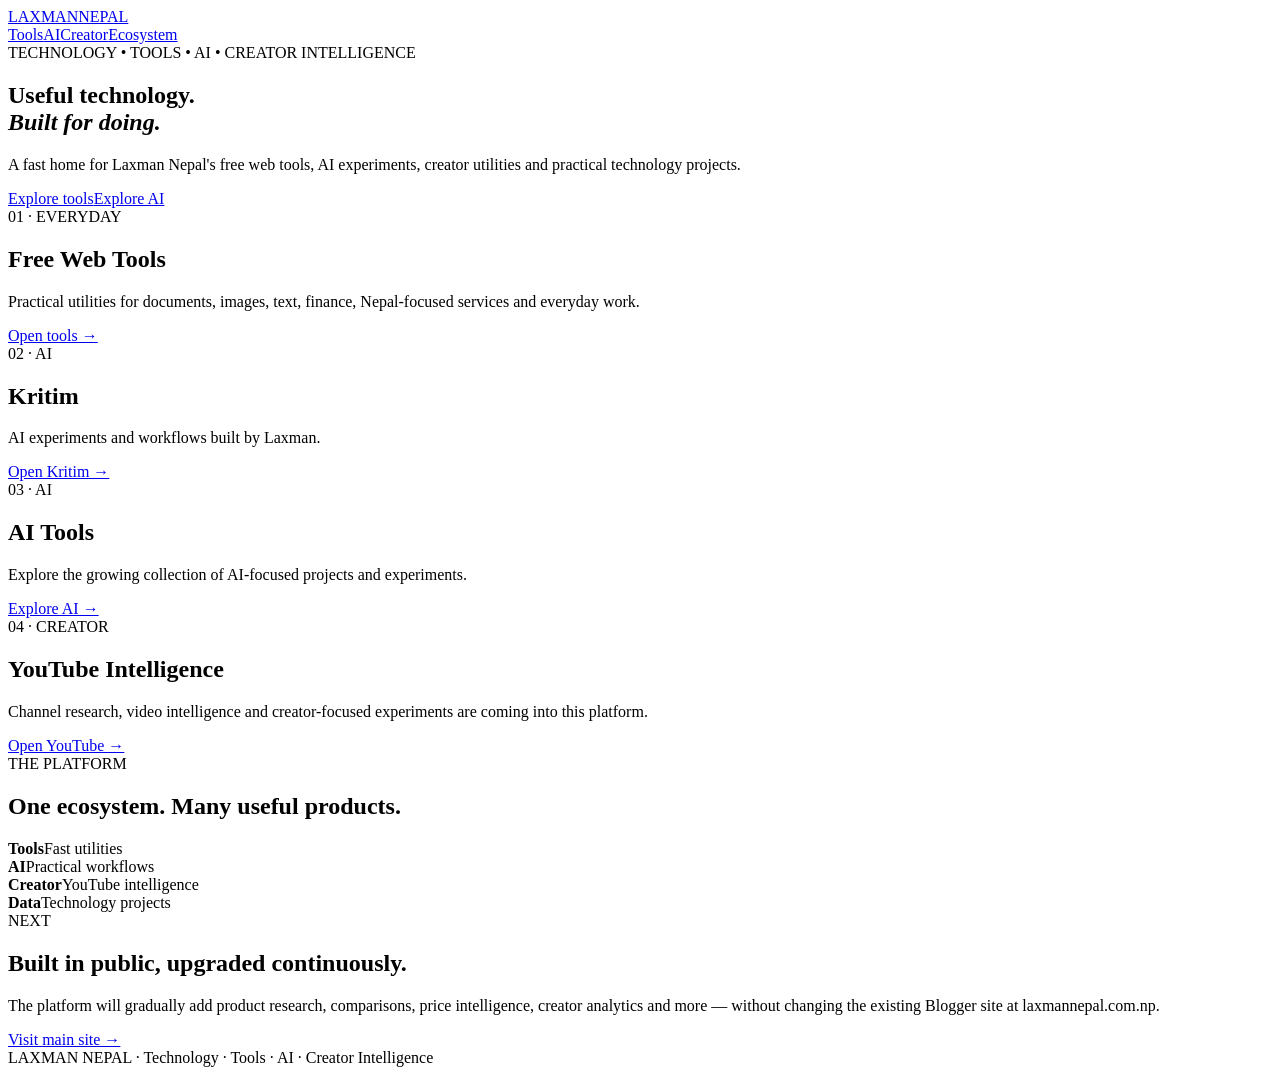
==== commit ef702bd7: "feat: add unified apps platform homepage" ====
--- a/index.html
+++ b/index.html
@@ -1,41 +1,33 @@
 <!doctype html>
 <html lang="en">
 <head>
-<meta charset="utf-8"><meta name="viewport" content="width=device-width,initial-scale=1">
-<meta name="theme-color" content="#111111">
-<meta name="description" content="Laxman Nepal — latest technology news, gadget reviews, prices, buying guides and practical digital tools.">
-<meta name="author" content="Laxman Nepal">
-<link rel="canonical" href="https://apps.laxmannepal.com.np/">
-<meta property="og:title" content="Laxman Nepal — Latest Tech News, Reviews & Prices">
-<meta property="og:description" content="Technology news, gadget reviews, buying guides, prices, AI and useful tools.">
-<meta property="og:type" content="website"><meta property="og:url" content="https://apps.laxmannepal.com.np/">
-<meta name="twitter:card" content="summary_large_image">
-<title>Laxman Nepal — Latest Tech News, Reviews & Prices</title>
-<link rel="stylesheet" href="/assets/css/style.css"><link rel="stylesheet" href="/assets/css/light.css"><link rel="stylesheet" href="/assets/css/gadgetbyte-home.css"><link rel="stylesheet" href="https://cdnjs.cloudflare.com/ajax/libs/font-awesome/6.4.0/css/all.min.css">
-<style>
-.gb-home-posts{display:grid;grid-template-columns:repeat(3,minmax(0,1fr));gap:20px}.gb-home-post{display:block;border:1px solid rgba(0,0,0,.08);border-radius:18px;overflow:hidden;background:#fff;transition:.2s}.gb-home-post:hover{transform:translateY(-3px);box-shadow:0 14px 35px rgba(0,0,0,.08)}.gb-home-post img{display:block;width:100%;aspect-ratio:16/9;object-fit:cover}.gb-home-post-body{padding:18px}.gb-home-post-body h3{margin:7px 0 8px;font-size:20px;line-height:1.25}.gb-home-post-body p{margin:0;color:#667085;line-height:1.55}.gb-home-post-meta{font-size:12px;font-weight:700;letter-spacing:.05em;text-transform:uppercase;color:#777}.gb-home-post-link{display:inline-block;margin-top:14px;font-weight:700}.gb-home-xiaomi{background:linear-gradient(135deg,#f7f8fa,#fff);border-radius:24px;padding:26px}.gb-home-xiaomi-head{display:flex;justify-content:space-between;gap:20px;align-items:end;margin-bottom:18px}.gb-home-xiaomi-head h2{margin:0}.gb-home-xiaomi-head p{margin:6px 0 0;color:#667085}.gb-home-xiaomi-head a{white-space:nowrap}@media(max-width:900px){.gb-home-posts{grid-template-columns:repeat(2,minmax(0,1fr))}}@media(max-width:600px){.gb-home-posts{grid-template-columns:1fr}.gb-home-xiaomi{padding:18px}.gb-home-xiaomi-head{display:block}.gb-home-xiaomi-head a{display:inline-block;margin-top:12px}}
-</style>
-<script defer src="/assets/js/app.js"></script>
+<meta charset="utf-8">
+<meta name="viewport" content="width=device-width,initial-scale=1">
+<meta name="description" content="Laxman Nepal Apps — practical technology tools, AI utilities and creator intelligence.">
+<title>Laxman Nepal Apps — Technology, AI & Creator Tools</title>
+<link rel="stylesheet" href="platform.css">
 </head>
-<body class="gb-page">
-<header class="gb-header"><div class="gb-container gb-header-main"><a class="gb-logo" href="/"><span class="gb-logo-mark">LN</span><span>Laxman Nepal</span></a><nav class="gb-menu" aria-label="Primary navigation"><a href="/news/">News</a><a href="/reviews/">Reviews</a><a href="/mobile/">Mobile</a><a href="/laptop/">Laptops</a><a href="/guides/">Buying Guides</a><a href="/gadgets/">Gadgets</a><a href="/brands/">Brands</a><a href="/tools/">Tools</a></nav><form class="gb-search" action="/search/" method="get"><input name="q" type="search" placeholder="Search technology..." aria-label="Search"><button aria-label="Search"><i class="fa-solid fa-magnifying-glass"></i></button></form><button class="gb-mobile" id="gb-mobile" aria-label="Open menu"><i class="fa-solid fa-bars"></i></button></div><div class="gb-category"><div class="gb-container"><a href="/mobile/">Smartphones</a><a href="/laptop/">Laptops</a><a href="/gadgets/tablets/">Tablets</a><a href="/gadgets/audio/">Earbuds</a><a href="/gadgets/audio/">Headphones</a><a href="/gadgets/wearables/">Smartwatches</a><a href="/gadgets/audio/">Speakers</a><a href="/gadgets/">Chargers</a><a href="/gadgets/">Power Banks</a><a href="/gadgets/cameras/">Cameras</a><a href="/gadgets/cameras/">Drones</a><a href="/gadgets/">Monitors</a><a href="/gadgets/">PC Builds</a></div></div></header>
-<div class="gb-breaking"><div class="gb-container"><span class="gb-breaking-label">TRENDING</span><div class="gb-breaking-track">Xiaomi phones · Smartphones · Nepal gadget prices · Reviews · Buying Guides · AI tools</div></div></div>
-<main class="gb-main"><div class="gb-container">
-<section class="gb-hero" aria-label="Featured stories"><a class="gb-lead" href="/news/"><div class="gb-lead-art"></div><div class="gb-lead-content"><span class="gb-kicker">Latest Tech</span><h1>Latest technology, gadgets and useful digital updates — explained simply.</h1><div class="gb-meta">Laxman Nepal · News, reviews, guides and practical tools</div></div></a><div class="gb-side"><a class="gb-story" href="/mobile/"><div class="gb-thumb"></div><div class="gb-story-body"><span class="gb-story-cat">Smartphones</span><h3>Latest phones, launches and Nepal mobile coverage</h3><p>Explore smartphone news, comparisons, prices and buying advice.</p><span class="gb-meta">Explore Mobile →</span></div></a><a class="gb-story" href="/reviews/"><div class="gb-thumb"></div><div class="gb-story-body"><span class="gb-story-cat">Reviews</span><h3>Hands-on reviews and practical buying verdicts</h3><p>What matters in real-world use, not just specification sheets.</p><span class="gb-meta">Read Reviews →</span></div></a></div></section>
-<section class="gb-section"><div class="gb-home-xiaomi"><div class="gb-home-xiaomi-head"><div><h2>Xiaomi Phones Under Rs. 30,000</h2><p>Popular Xiaomi and Redmi questions, comparisons and buying guides for Nepal.</p></div><a href="/blog/">View all articles →</a></div><div class="gb-home-posts" id="gb-xiaomi-posts"><div class="gb-news-item"><div class="gb-news-thumb"></div><div><h3>Loading Xiaomi guides...</h3><p>Fetching the latest articles.</p></div></div></div></div></section>
-<section class="gb-section" id="news"><div class="gb-section-head"><h2>Latest News</h2><a href="/news/">View all news →</a></div><div class="gb-feed"><div class="gb-news-list" id="gb-news-list"><div class="gb-news-item"><div class="gb-news-thumb"></div><div><span class="gb-news-meta">LOADING · LATEST</span><h3>Loading the latest technology stories...</h3><p>New articles will appear here automatically after publishing.</p></div></div></div><aside class="gb-ranking"><h3>Most Read</h3><div id="gb-ranking-list"><div class="gb-rank"><b class="gb-rank-num">01</b><div><strong>Latest articles and practical technology guides</strong><span>Laxman Nepal</span></div></div></div></aside></div></section>
-<section class="gb-section"><div class="gb-section-head"><h2>Featured Gadgets</h2><a href="/gadgets/">View all gadgets →</a></div><div class="gb-products"><a class="gb-product" href="/mobile/"><div class="gb-product-art">PHONE</div><small>Smartphones</small><h3>Smartphones</h3></a><a class="gb-product" href="/laptop/"><div class="gb-product-art">LAPTOP</div><small>Laptops</small><h3>Laptops</h3></a><a class="gb-product" href="/gadgets/tablets/"><div class="gb-product-art">TABLET</div><small>Tablets</small><h3>Tablets</h3></a><a class="gb-product" href="/gadgets/audio/"><div class="gb-product-art">AUDIO</div><small>Earbuds</small><h3>Earbuds & Headphones</h3></a><a class="gb-product" href="/gadgets/wearables/"><div class="gb-product-art">WATCH</div><small>Smartwatches</small><h3>Smartwatches</h3></a></div></section>
-<section class="gb-section" id="brands"><div class="gb-section-head"><h2>Gadget Search By Brands</h2><a href="/brands/">View all brands →</a></div><div class="gb-brands"><a class="gb-brand" href="/brands/apple/">Apple</a><a class="gb-brand" href="/brands/samsung/">Samsung</a><a class="gb-brand" href="/brands/xiaomi/">Xiaomi</a><a class="gb-brand" href="/brands/redmi/">Redmi</a><a class="gb-brand" href="/brands/poco/">POCO</a><a class="gb-brand" href="/brands/vivo/">Vivo</a><a class="gb-brand" href="/brands/oneplus/">OnePlus</a><a class="gb-brand" href="/brands/oppo/">OPPO</a><a class="gb-brand" href="/brands/honor/">Honor</a><a class="gb-brand" href="/brands/realme/">Realme</a></div></section>
-<section class="gb-section" id="mobile-guides"><div class="gb-section-head"><h2>Mobile Buying Guides</h2><a href="/guides/">View all →</a></div><div class="gb-feed"><div class="gb-news-list" id="gb-mobile-guides"><div class="gb-news-item"><div class="gb-news-thumb"></div><div><span class="gb-news-meta">BUYING GUIDE</span><h3>Best mobile phones for every budget</h3><p>Practical recommendations based on price, performance, camera, battery and software.</p></div></div></div><aside class="gb-ranking"><h3>Mobile Prices</h3><a class="gb-rank" href="/mobile/price/"><b class="gb-rank-num">→</b><div><strong>All Mobile Prices</strong><span>Explore mobile prices</span></div></a></aside></div></section>
-<section class="gb-section" id="laptop-guides"><div class="gb-section-head"><h2>Laptop Buying Guides</h2><a href="/guides/">View all →</a></div><div class="gb-products"><a class="gb-product" href="/guides/"><div class="gb-product-art">100K</div><small>Budget</small><h3>Best laptops under Rs. 100,000</h3></a><a class="gb-product" href="/guides/"><div class="gb-product-art">150K</div><small>Gaming</small><h3>Best gaming laptops</h3></a><a class="gb-product" href="/guides/"><div class="gb-product-art">WORK</div><small>Productivity</small><h3>Best laptops for work & study</h3></a><a class="gb-product" href="/guides/"><div class="gb-product-art">PRO</div><small>Creator</small><h3>Best laptops for creators</h3></a><a class="gb-product" href="/laptop/price/"><div class="gb-product-art">PRICE</div><small>Prices</small><h3>Laptop prices in Nepal</h3></a></div></section>
-<section class="gb-section" id="reviews"><div class="gb-section-head"><h2>Latest Reviews</h2><a href="/reviews/">View all reviews →</a></div><div class="gb-products" id="gb-review-list"><a class="gb-product" href="/reviews/"><div class="gb-product-art">REVIEW</div><small>Hands-on</small><h3>Latest gadget reviews will appear automatically.</h3></a></div></section>
-<section class="gb-section"><div class="gb-newsletter"><div><h2>Stay ahead of tech.</h2><p>Get the newest articles, reviews, buying guides and useful tools.</p></div><form class="gb-newsletter-form" onsubmit="return false"><input type="email" placeholder="Your email address" aria-label="Email address"><button>Subscribe</button></form></div></section>
-</div></main>
-<footer class="gb-footer"><div class="gb-container"><div class="gb-footer-grid"><div><h3>Laxman Nepal</h3><p>Practical technology news, reviews, buying guides, prices, AI and useful digital tools for Nepal.</p></div><div><h3>Explore</h3><a href="/news/">News</a><a href="/reviews/">Reviews</a><a href="/mobile/">Mobile</a><a href="/laptop/">Laptops</a></div><div><h3>Resources</h3><a href="/guides/">Buying Guides</a><a href="/brands/">Brands</a><a href="/mobile/price/">Mobile Prices</a><a href="/laptop/price/">Laptop Prices</a></div><div><h3>Follow</h3><a href="https://www.youtube.com/@laxmannepalofficial">YouTube</a><a href="https://www.instagram.com/laxmannepalsir/">Instagram</a><a href="https://github.com/LaxmanNepal">GitHub</a></div></div><div class="gb-footer-bottom"><span>© <span id="year"></span> Laxman Nepal. All rights reserved.</span><span>Built for Nepal · Built for usefulness.</span></div></div></footer>
-<script>
-(()=>{const y=document.getElementById('year');if(y)y.textContent=new Date().getFullYear();const menu=document.getElementById('gb-mobile');menu?.addEventListener('click',()=>document.querySelector('.gb-menu')?.classList.toggle('open'));
-async function load(){try{const r=await fetch('/search-index.json?x='+Date.now());if(!r.ok)throw new Error();const data=await r.json();const articles=(Array.isArray(data)?data:(data.articles||data.items||[])).filter(x=>x&&x.title).sort((a,b)=>String(b.date||'').localeCompare(String(a.date||'')));
-const card=(a)=>`<a class="gb-news-item" href="${a.url||('/blog/'+(a.slug||'')+'/')}" ><div class="gb-news-thumb" style="${a.image?'background-image:url('+JSON.stringify(a.image)+');background-size:cover;background-position:center':''}"></div><div><span class="gb-news-meta">${String(a.category||'TECHNOLOGY').toUpperCase()} · ${a.date||'LATEST'}</span><h3>${a.title}</h3><p>${a.description||''}</p></div></a>`;
-const xiaomi=articles.filter(a=>/xiaomi|redmi/i.test((a.title||'')+' '+(a.category||'')+' '+(a.description||'')));const x=document.getElementById('gb-xiaomi-posts');if(xiaomi.length){x.innerHTML=xiaomi.slice(0,6).map(a=>`<a class="gb-home-post" href="${a.url||('/blog/'+a.slug+'/')}">${a.image?`<img src="${a.image}" alt="${a.image_alt||a.title}" loading="lazy" decoding="async">`:''}<div class="gb-home-post-body"><span class="gb-home-post-meta">${a.category||'Xiaomi Phones'} · ${a.date||''}</span><h3>${a.title}</h3><p>${a.description||''}</p><span class="gb-home-post-link">Read guide →</span></div></a>`).join('')}else{x.innerHTML='<p>No Xiaomi articles found yet.</p>'}
-if(articles.length){document.getElementById('gb-news-list').innerHTML=articles.slice(0,6).map(card).join('');document.getElementById('gb-ranking-list').innerHTML=articles.slice(0,5).map((a,i)=>`<a class="gb-rank" href="${a.url||('/blog/'+a.slug+'/')}"><b class="gb-rank-num">${String(i+1).padStart(2,'0')}</b><div><strong>${a.title}</strong><span>${a.category||'Technology'}</span></div></a>`).join('');const guides=articles.filter(a=>/guide|buy|best|how to|xiaomi|redmi/i.test((a.category||'')+' '+(a.title||'')));if(guides.length)document.getElementById('gb-mobile-guides').innerHTML=guides.slice(0,6).map(card).join('');const reviews=articles.filter(a=>/review/i.test((a.category||'')+' '+(a.title||'')));if(reviews.length)document.getElementById('gb-review-list').innerHTML=reviews.slice(0,5).map(a=>`<a class="gb-product" href="${a.url||('/blog/'+a.slug+'/')}"><div class="gb-product-art" style="${a.image?'background-image:url('+JSON.stringify(a.image)+');background-size:cover;background-position:center':''}">${a.image?'':'REVIEW'}</div><small>${a.category||'Review'}</small><h3>${a.title}</h3></a>`).join('')}}}catch(e){console.warn('Portal feed unavailable',e)}}load();})();
-</script></body></html>+<body>
+<header class="nav"><a class="brand" href="./">LAXMAN<span>NEPAL</span></a><nav>
+<a href="#tools">Tools</a><a href="#ai">AI</a><a href="#creator">Creator</a><a href="#ecosystem">Ecosystem</a>
+</nav></header>
+<main>
+<section class="hero">
+<div class="eyebrow">TECHNOLOGY • TOOLS • AI • CREATOR INTELLIGENCE</div>
+<h1>Useful technology.<br><em>Built for doing.</em></h1>
+<p>A fast home for Laxman Nepal's free web tools, AI experiments, creator utilities and practical technology projects.</p>
+<div class="actions"><a class="button primary" href="#tools">Explore tools</a><a class="button" href="#ai">Explore AI</a></div>
+</section>
+<section class="grid" id="tools">
+<article class="card wide"><div class="kicker">01 · EVERYDAY</div><h2>Free Web Tools</h2><p>Practical utilities for documents, images, text, finance, Nepal-focused services and everyday work.</p><a href="./tools/">Open tools →</a></article>
+<article class="card"><div class="kicker">02 · AI</div><h2>Kritim</h2><p>AI experiments and workflows built by Laxman.</p><a href="./Kritim/">Open Kritim →</a></article>
+<article class="card" id="ai"><div class="kicker">03 · AI</div><h2>AI Tools</h2><p>Explore the growing collection of AI-focused projects and experiments.</p><a href="https://apps.laxmannepal.com.np/ai-tools/">Explore AI →</a></article>
+<article class="card" id="creator"><div class="kicker">04 · CREATOR</div><h2>YouTube Intelligence</h2><p>Channel research, video intelligence and creator-focused experiments are coming into this platform.</p><a href="https://apps.laxmannepal.com.np/youtube/">Open YouTube →</a></article>
+</section>
+<section class="dark" id="ecosystem"><div class="kicker">THE PLATFORM</div><h2>One ecosystem. Many useful products.</h2><div class="pillgrid">
+<div><b>Tools</b><span>Fast utilities</span></div><div><b>AI</b><span>Practical workflows</span></div><div><b>Creator</b><span>YouTube intelligence</span></div><div><b>Data</b><span>Technology projects</span></div>
+</div></section>
+<section class="next"><div><div class="kicker">NEXT</div><h2>Built in public, upgraded continuously.</h2><p>The platform will gradually add product research, comparisons, price intelligence, creator analytics and more — without changing the existing Blogger site at laxmannepal.com.np.</p></div><a class="button primary" href="https://laxmannepal.com.np/">Visit main site →</a></section>
+</main>
+<footer>LAXMAN NEPAL · Technology · Tools · AI · Creator Intelligence</footer>
+</body></html>
